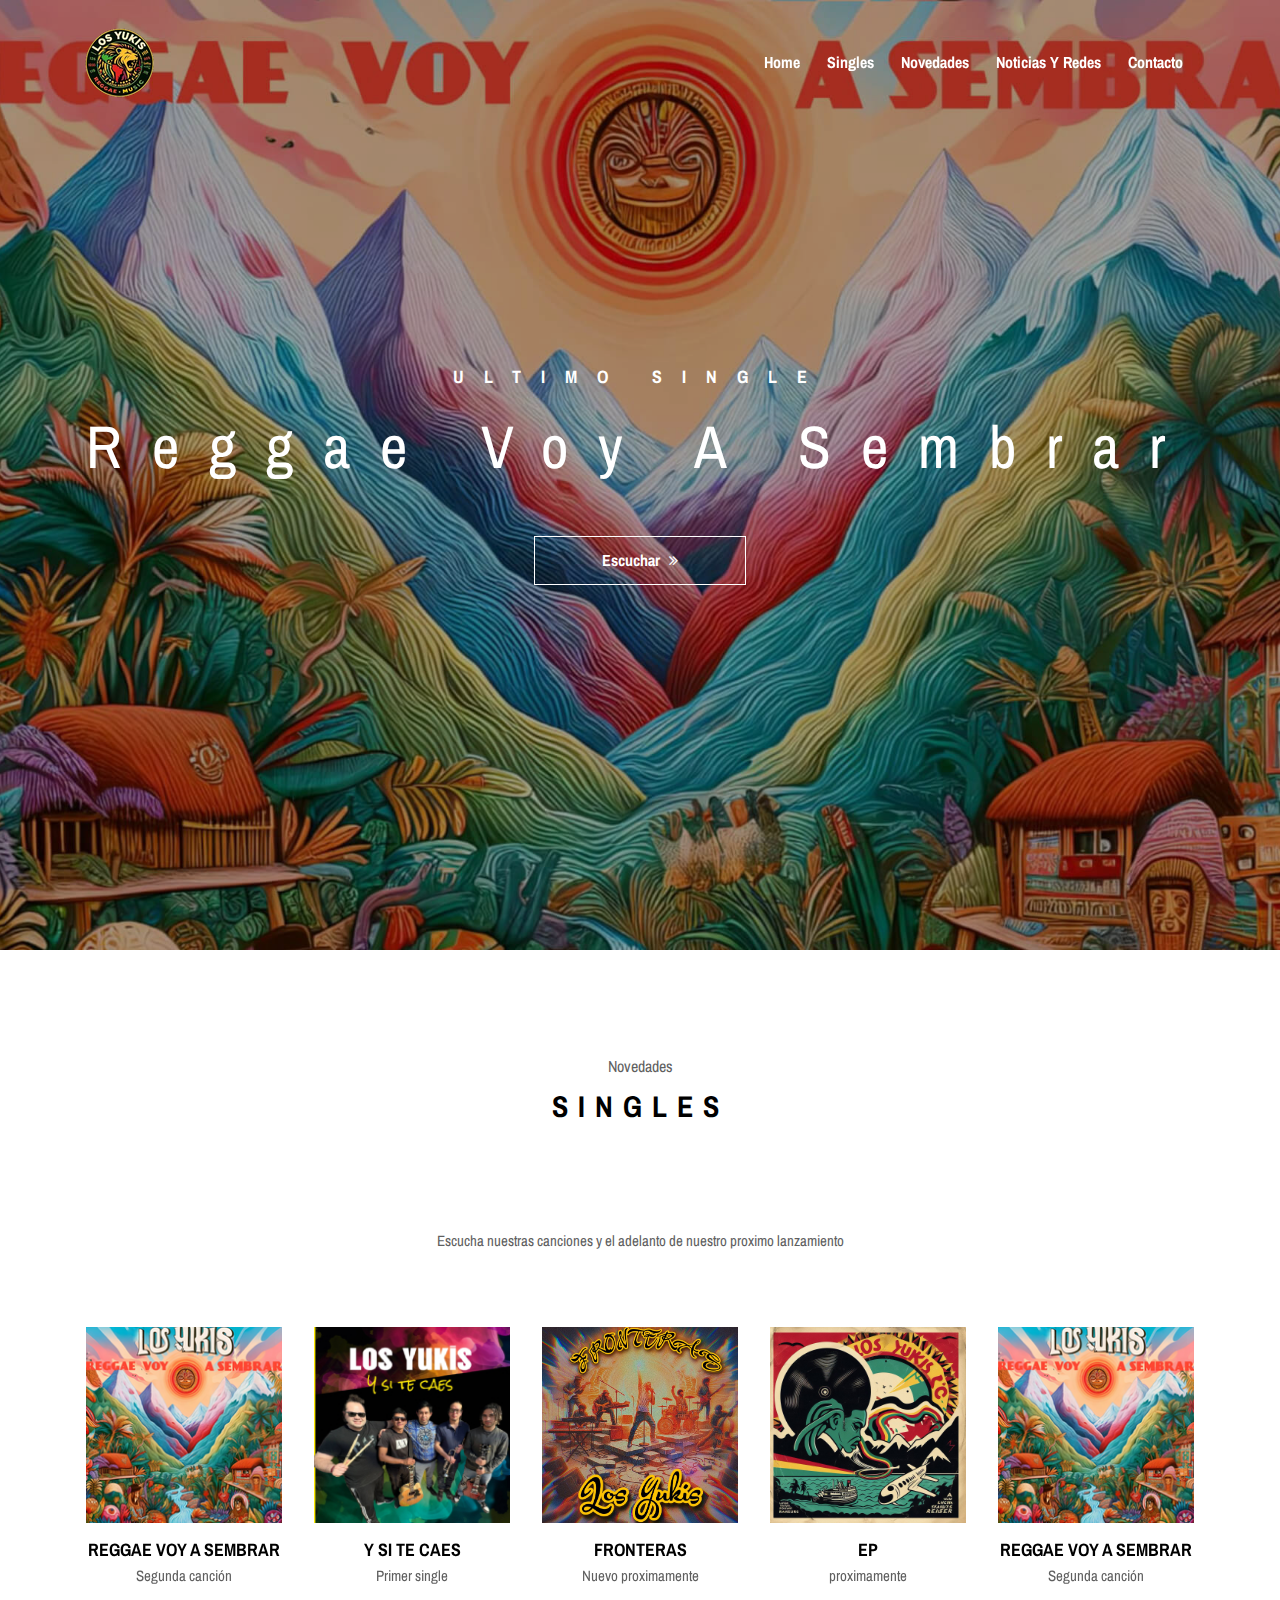
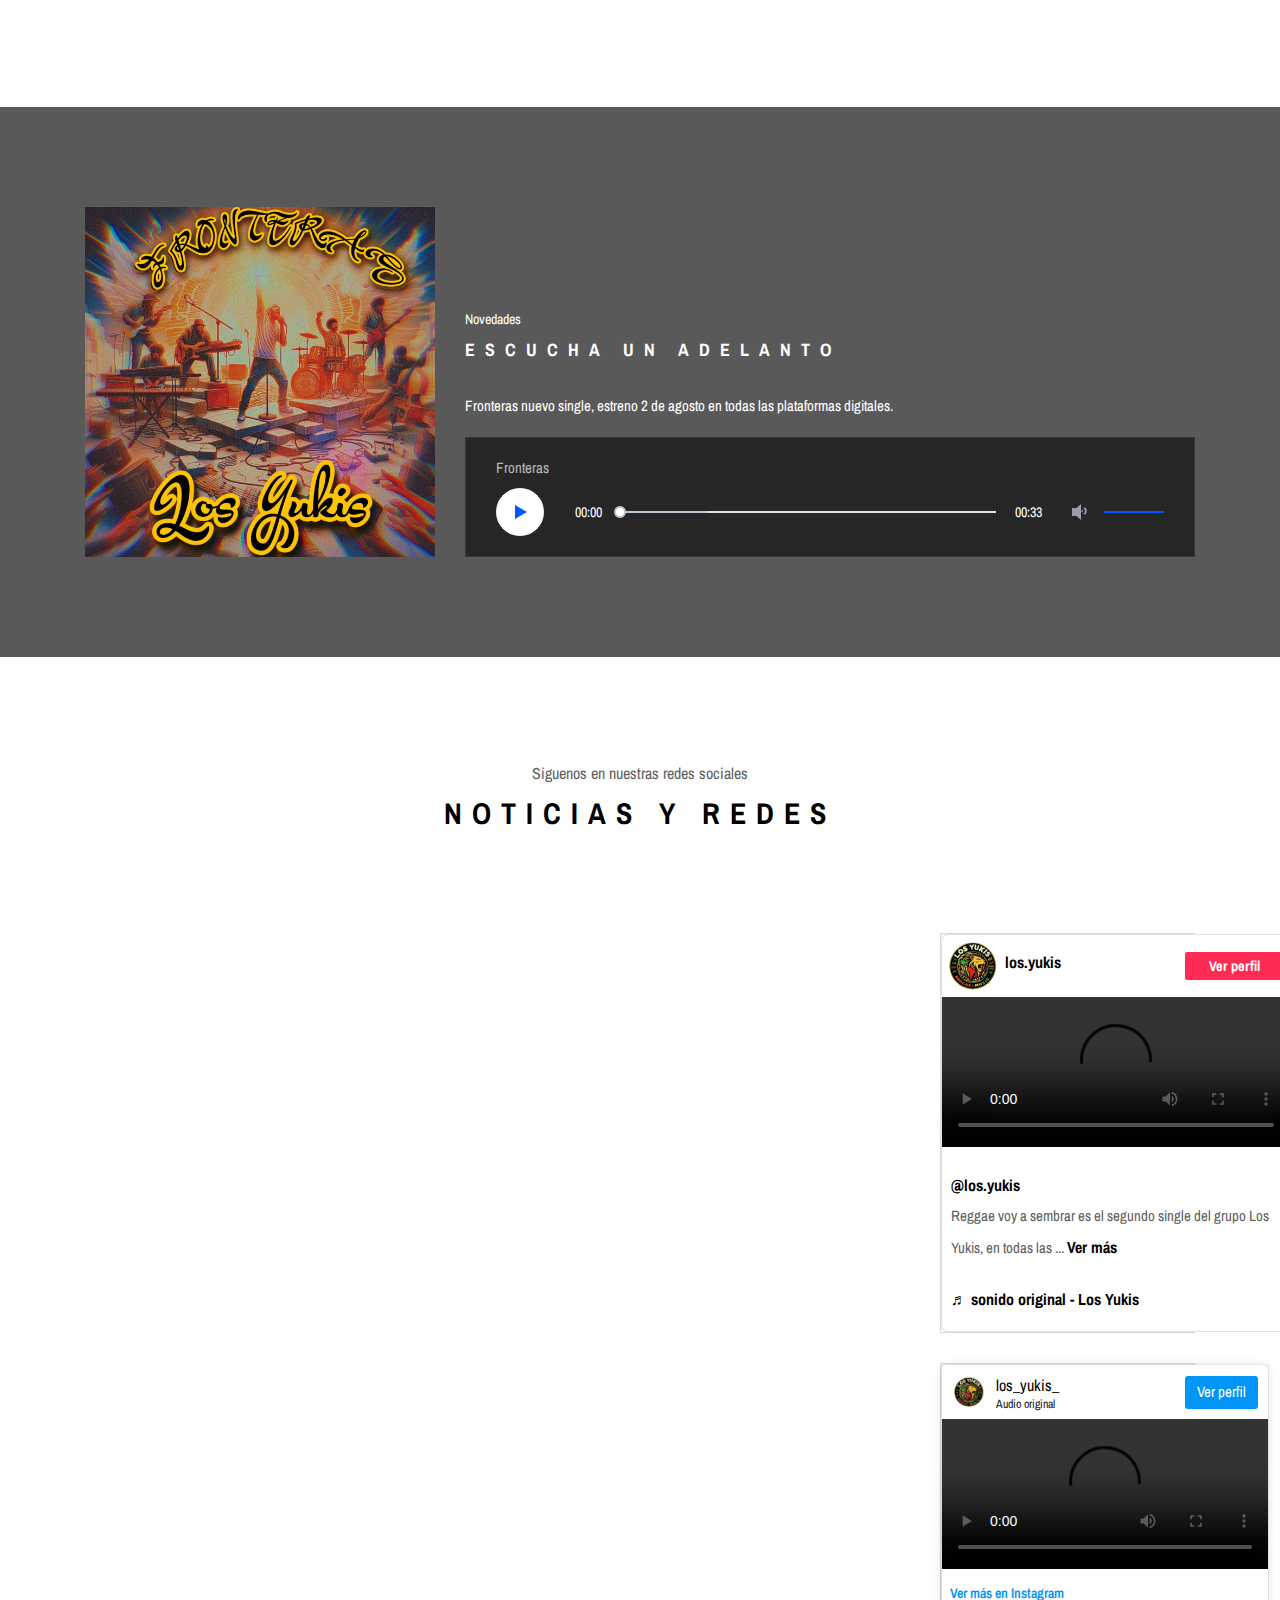
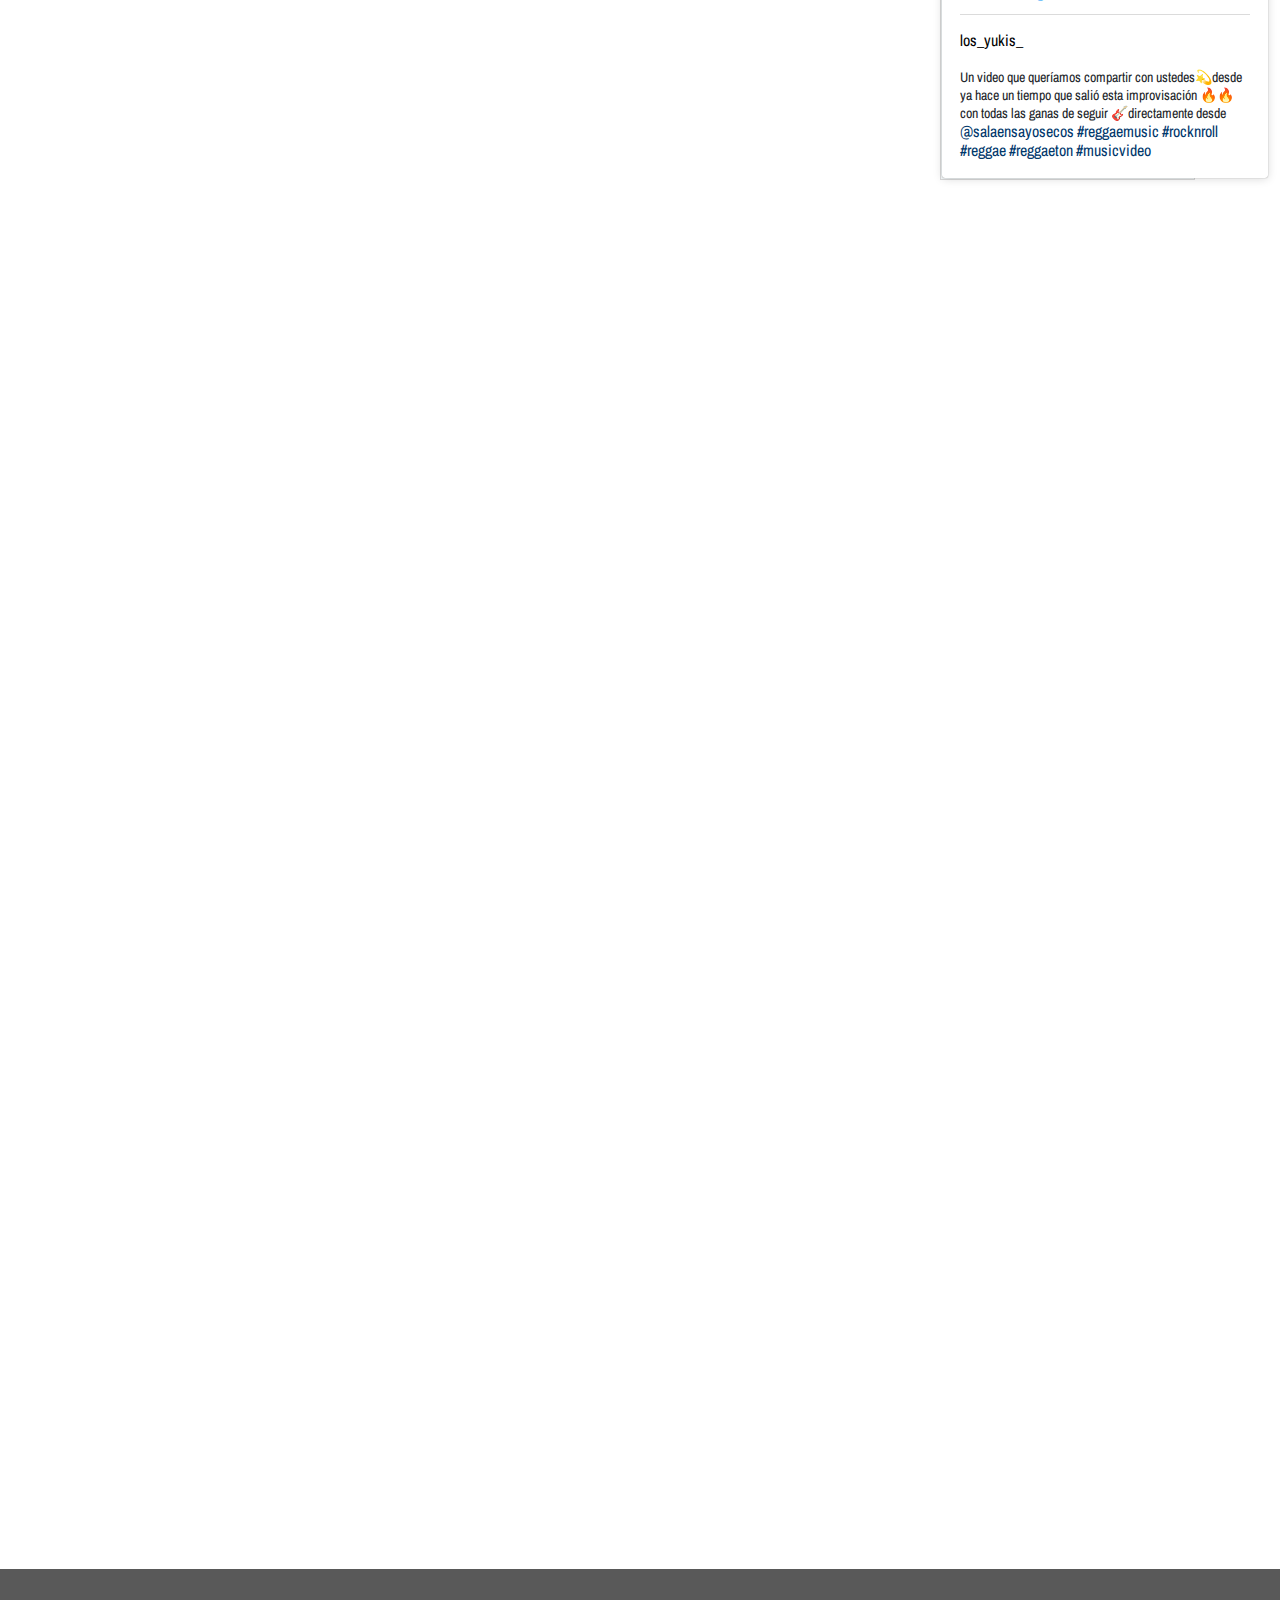
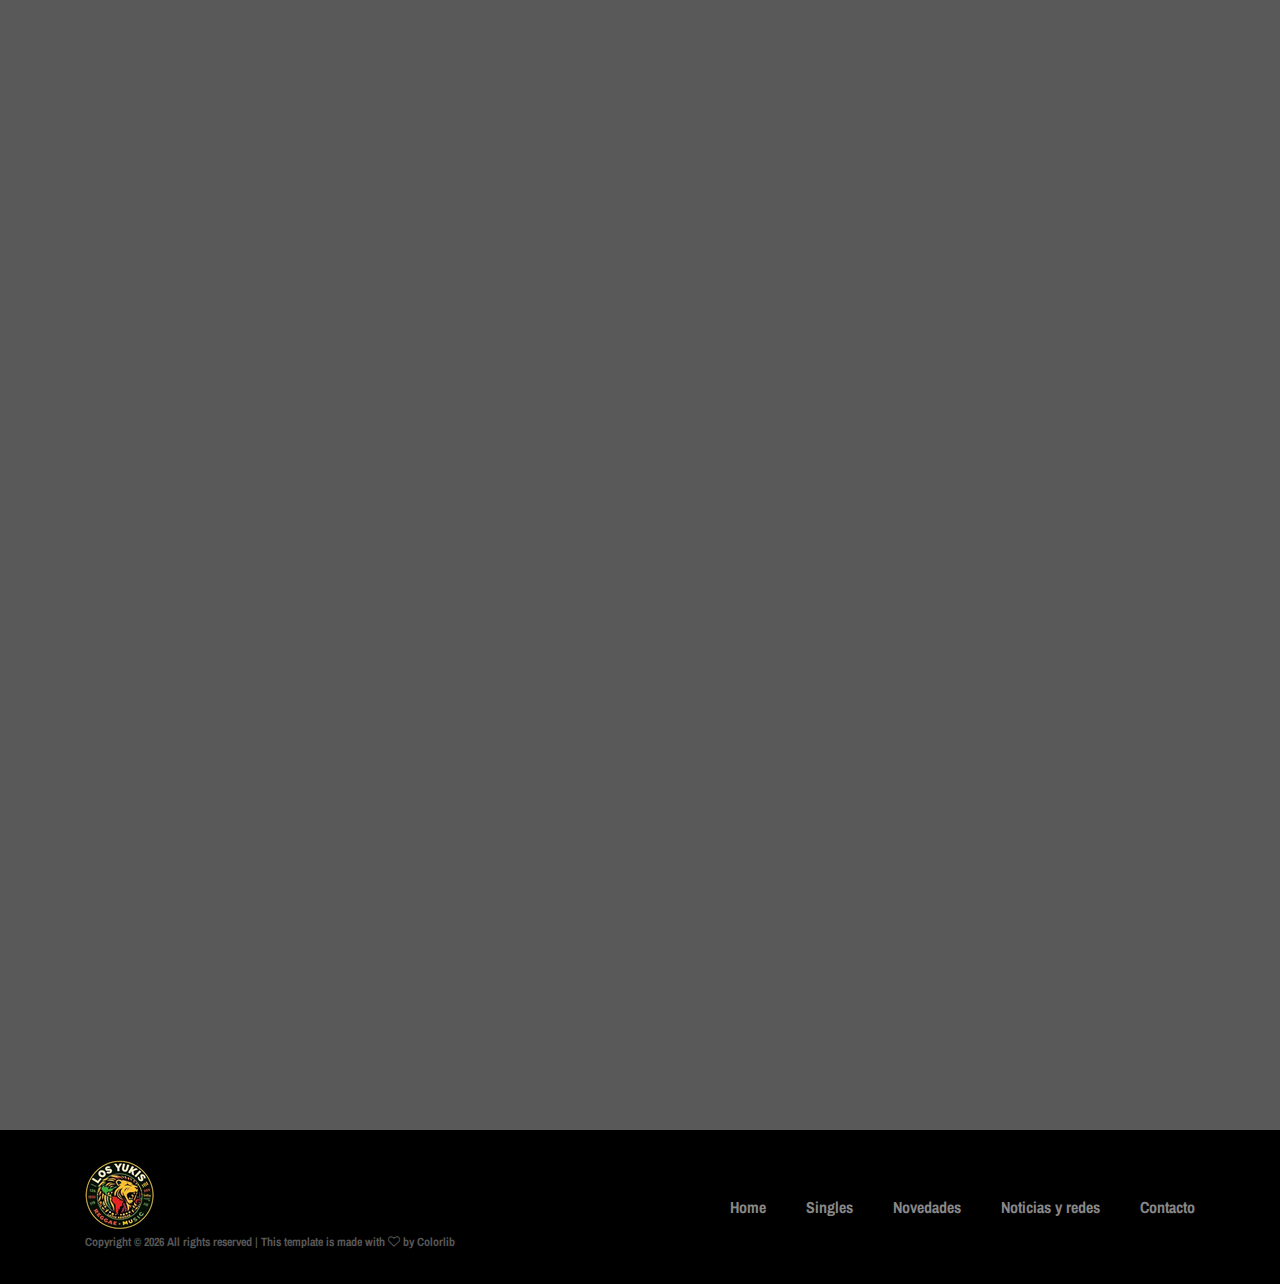
==== index.html @ 5a0223e1 "optimize images" ====
<!DOCTYPE html>
<html lang="en">

<head>
    <meta charset="UTF-8">
    <meta http-equiv="X-UA-Compatible" content="IE=edge">
    <meta name="viewport" content="width=device-width, initial-scale=1, shrink-to-fit=no">
    <!-- The above 4 meta tags *must* come first in the head; any other head content must come *after* these tags -->

    <!-- Title -->
    <title>Los Yukis</title>
    <meta name="description"
        content="Página oficial de la banda Chilena de reggae fusión Los Yukis. Escucha nuestra música y conoce nuestras novedades.">
    <meta name="keywords"
        content="Reggae fusión, Música, Banda, Los Yukis, Reggae voy a sembrar, Y si te caes, Reggae Chile, Reggae Latino">
    <meta name="author" content="Los Yukis">

    <!-- Favicon -->
    <link rel="icon" href="img/core-img/favicon.ico">

    <meta property="og:type" content="website">
    <meta property="og:title" content="Los Yukis">
    <meta property="og:description" content="Página oficial de la banda Chilena de reggae fusión Los Yukis">
    <meta property="og:url" content="https://losyukis.cl/">
    <meta property="og:image" content="https://losyukis.cl/img/bg-img/los-yukis-default.jpg">
    <meta property="og:image:width" content="200">
    <meta property="og:image:height" content="200">

    <meta name="twitter:title" content="Los Yukis">
    <meta name="twitter:description" content="Página oficial de la banda Chilena de reggae fusión Los Yukis">
    <meta name="twitter:card" content="summary_large_image">
    <meta name="twitter:image" content="https://losyukis.cl/img/bg-img/preview-los-yukis.jpg">

    <!-- Stylesheet -->
    <link rel="stylesheet" href="style.css">

</head>

<body>
    <!-- Preloader -->
    <div class="preloader d-flex align-items-center justify-content-center">
        <div class="lds-ellipsis">
            <div></div>
            <div></div>
            <div></div>
            <div></div>
        </div>
    </div>

    <!-- ##### Header Area Start ##### -->
    <header class="header-area">
        <!-- Navbar Area -->
        <div class="oneMusic-main-menu">
            <div class="classy-nav-container breakpoint-off">
                <div class="container">
                    <!-- Menu -->
                    <nav class="classy-navbar justify-content-between" id="oneMusicNav">

                        <!-- Nav brand -->
                        <a href="index.html" class="nav-brand">
                            <img src="img/core-img/logo.png" width="70" height="70" alt="">
                        </a>

                        <!-- Navbar Toggler -->
                        <div class="classy-navbar-toggler">
                            <span class="navbarToggler">
                                <span></span>
                                <span></span>
                                <span></span>
                            </span>
                        </div>

                        <!-- Menu -->
                        <div class="classy-menu">

                            <!-- Close Button -->
                            <div class="classycloseIcon">
                                <div class="cross-wrap">
                                    <span class="top"></span>
                                    <span class="bottom"></span>
                                </div>
                            </div>

                            <!-- Nav Start -->
                            <div class="classynav">
                                <ul>
                                    <li>
                                        <a href="index.html">Home</a>
                                    </li>
                                    <li>
                                        <a href="#singles">Singles</a>
                                    </li>
                                    <li>
                                        <a href="#novedades">Novedades</a>
                                    </li>
                                    <li>
                                        <a href="#noticias">Noticias y redes</a>
                                    </li>
                                    <li>
                                        <a href="#contacto">Contacto</a>
                                    </li>
                                </ul>

                            </div>
                    </nav>
                </div>
            </div>
        </div>
    </header>
    <!-- ##### Header Area End ##### -->

    <!-- ##### Hero Area Start ##### -->
    <section class="hero-area">
        <div class="hero-slides owl-carousel">
            <!-- Single Hero Slide -->
            <div class="single-hero-slide d-flex align-items-center justify-content-center">
                <!-- Slide Img -->
                <div class="slide-img bg-img" style="background-image: url(img/bg-img/reggae-voy-a-sembrar.jpg);"></div>
                <!-- Slide Content -->
                <div class="container">
                    <div class="row">
                        <div class="col-12">
                            <div class="hero-slides-content text-center">
                                <h6 data-animation="fadeInUp" data-delay="100ms">Ultimo single</h6>
                                <h2 data-animation="fadeInUp" data-delay="300ms">Reggae voy a sembrar
                                    <span>Reggae voy a sembrar
                                    </span>
                                </h2>
                                <a data-animation="fadeInUp" data-delay="500ms" target="_blank"
                                    href="https://hypeddit.com/10t7qa" class="btn oneMusic-btn mt-50">Escuchar
                                    <i class="fa fa-angle-double-right"></i>
                                </a>
                            </div>
                        </div>
                    </div>
                </div>
            </div>

            <!-- Single Hero Slide -->
            <div class="single-hero-slide d-flex align-items-center justify-content-center">
                <!-- Slide Img -->
                <div class="slide-img bg-img" style="background-image: url(img/bg-img/y-si-te-caes.jpg);"></div>
                <!-- Slide Content -->
                <div class="container">
                    <div class="row">
                        <div class="col-12">
                            <div class="hero-slides-content text-center">
                                <h6 data-animation="fadeInUp" data-delay="100ms">Single</h6>
                                <h2 data-animation="fadeInUp" data-delay="300ms">Y si te caes
                                    <span>Y si te caes</span>
                                </h2>
                                <a data-animation="fadeInUp" data-delay="500ms" target="_blank"
                                    href="https://hypeddit.com/mm4kks" class="btn oneMusic-btn mt-50">Escuchar
                                    <i class="fa fa-angle-double-right"></i>
                                </a>
                            </div>
                        </div>
                    </div>
                </div>
            </div>
        </div>
    </section>
    <!-- ##### Hero Area End ##### -->

    <!-- ##### Latest Albums Area Start ##### -->
    <section id="singles" class="latest-albums-area section-padding-100">
        <div class="container">
            <div class="row">
                <div class="col-12">
                    <div class="section-heading style-2">
                        <p>Novedades</p>
                        <h2>Singles</h2>
                    </div>
                </div>
            </div>
            <div class="row justify-content-center">
                <div class="col-12 col-lg-9">
                    <div class="ablums-text text-center mb-70">
                        <p>Escucha nuestras canciones y el adelanto de nuestro proximo lanzamiento</p>
                    </div>
                </div>
            </div>

            <div class="row">
                <div class="col-12">
                    <div class="albums-slideshow owl-carousel">
                        <!-- Single Album -->
                        <div class="single-album">
                            <a target="_blank" href="https://hypeddit.com/10t7qa">
                                <img src="img/bg-img/reggae-voy-a-sembrar_200x200.png" alt="Reggae voy a sembrar" loading="lazy">
                                <div class="album-info">

                                    <h5>Reggae voy a sembrar</h5>

                                    <p>Segunda canción</p>
                                </div>
                            </a>
                        </div>

                        <!-- Single Album -->
                        <div class="single-album">
                            <a target="_blank" href="https://hypeddit.com/mm4kks">
                                <img src="img/bg-img/y-si-te-caes-200x-200.jpg" alt="Y si te caes" loading="lazy">
                                <div class="album-info">

                                    <h5>Y si te caes</h5>

                                    <p>Primer single</p>
                                </div>
                            </a>
                        </div>

                        <!-- Single Album -->
                        <div class="single-album">
                            <img src="img/bg-img/fronteras.jpeg" alt="Fronteras" loading="lazy">
                            <div class="album-info">
                                <a href="#novedades">
                                    <h5>Fronteras</h5>
                                </a>
                                <p>Nuevo proximamente</p>
                            </div>
                        </div>

                        <!-- Single Album -->
                        <div class="single-album">
                            <img src="img/bg-img/ep.jpg" alt="EP" loading="lazy">
                            <div class="album-info">
                                <a href="#">
                                    <h5>EP</h5>
                                </a>
                                <p>proximamente</p>
                            </div>
                        </div>
                    </div>
                </div>
            </div>
        </div>
    </section>
    <!-- ##### Latest Albums Area End ##### -->

    <!-- ##### Featured Artist Area Start ##### -->
    <section class="featured-artist-area section-padding-100 bg-img bg-overlay bg-fixed">
        <div class="container">
            <div class="row align-items-end">
                <div class="col-12 col-md-5 col-lg-4">
                    <div class="featured-artist-thumb">
                        <img src="img/bg-img/fronteras.jpeg" alt="" loading="lazy">
                    </div>
                </div>
                <div id="novedades" class="col-12 col-md-7 col-lg-8">
                    <div class="featured-artist-content">
                        <!-- Section Heading -->
                        <div class="section-heading white text-left mb-30">
                            <p>Novedades</p>
                            <h2>Escucha un adelanto</h2>
                        </div>
                        <p>Fronteras nuevo single, estreno 2 de agosto en todas las plataformas digitales.</p>
                        <div class="song-play-area">
                            <div class="song-name">
                                <p>Fronteras</p>
                            </div>
                            <audio preload="auto" controls>
                                <source src="audio/fronteras-preview.mp3">
                            </audio>
                        </div>
                    </div>
                </div>
            </div>
        </div>
    </section>
    <!-- ##### Featured Artist Area End ##### -->

    <!-- ##### Blog Area Start ##### -->
    <div id="noticias" class="blog-area section-padding-100">
        <div class="container">
            <div class="row">
                <div class="col-12">
                    <div class="section-heading style-2">
                        <p>Siguenos en nuestras redes sociales</p>
                        <h2>Noticias y redes</h2>
                    </div>
                </div>
            </div>
            <div class="row">
                <div class="col-12 col-lg-9">

                      <!-- Single Post Start -->
                      <div class="single-blog-post mb-100 wow fadeInUp" data-wow-delay="100ms">
                        <!-- Post Thumb -->
                        <div class="blog-post-thumb mt-30">
                            <a href="#"
                                target="_blank">
                                <img src="img/bg-img/fuera-de-lugar-entrevista.jpg" alt="" loading="lazy">
                            </a>
                            <!-- Post Date -->
                            <div class="post-date">
                                <span>05</span>
                                <span>Julio</span>
                            </div>
                        </div>

                        <!-- Blog Content -->
                        <div class="blog-content">
                            <!-- Post Title -->
                            <a href="./entrevista.html"
                               class="post-title">Entrevista por Fuera de Lugar en radiotricolor</a>
                            <!-- Post Excerpt -->
                            <div class="col-12 text-left wow fadeInUp" data-wow-delay="500ms">
                                <a href="./entrevista.html"
                                    class="post-title">
                                    <button class="btn oneMusic-btn mt-30" type="submit">Ver más
                                        <i class="fa fa-angle-double-right"></i>
                                    </button>
                                </a>
                            </div>
                        </div>
                    </div>

                    <!-- Single Post Start -->
                    <div class="single-blog-post mb-100 wow fadeInUp" data-wow-delay="100ms">
                        <!-- Post Thumb -->
                        <div class="blog-post-thumb mt-30">
                            <a href="https://weedradio.cl/reggae-para-el-alma-reggae-voy-a-sembrar-el-nuevo-sencillo-de-losyukis-disponible-ahora-en-streaming/"
                                target="_blank">
                                <img src="img/bg-img/weedradio-reggae-voy-a-sembrar.jpg" alt="" loading="lazy">
                            </a>
                            <!-- Post Date -->
                            <div class="post-date">
                                <span>10</span>
                                <span>Febrero</span>
                            </div>
                        </div>

                        <!-- Blog Content -->
                        <div class="blog-content">
                            <!-- Post Title -->
                            <a href="https://weedradio.cl/reggae-para-el-alma-reggae-voy-a-sembrar-el-nuevo-sencillo-de-losyukis-disponible-ahora-en-streaming/"
                                target="_blank" class="post-title">Lanzamiento de Reggae voy-a-sembrar en Weedradio</a>
                            <!-- Post Excerpt -->
                            <div class="col-12 text-left wow fadeInUp" data-wow-delay="500ms">
                                <a href="https://weedradio.cl/reggae-para-el-alma-reggae-voy-a-sembrar-el-nuevo-sencillo-de-losyukis-disponible-ahora-en-streaming/"
                                    target="_blank" class="post-title">
                                    <button class="btn oneMusic-btn mt-30" type="submit">Ver más
                                        <i class="fa fa-angle-double-right"></i>
                                    </button>
                                </a>
                            </div>
                        </div>
                    </div>

                    <!-- Single Post Start -->
                    <div class="single-blog-post mb-100 wow fadeInUp" data-wow-delay="100ms">
                        <!-- Post Thumb -->
                        <div class="blog-post-thumb mt-30">
                            <a href="https://weedradio.cl/descubre-la-vibra-irresistible-de-y-si-caes-el-nuevo-sencillo-de-los-yukis/"
                                target="_blank">
                                <img src="img/bg-img/weed-radio-y-si-te-caes.jpg" alt="" loading="lazy">
                            </a>
                            <!-- Post Date -->
                            <div class="post-date">
                                <span>25</span>
                                <span>Diciembre</span>
                            </div>
                        </div>

                        <!-- Blog Content -->
                        <div class="blog-content">
                            <!-- Post Title -->
                            <a href="https://weedradio.cl/descubre-la-vibra-irresistible-de-y-si-caes-el-nuevo-sencillo-de-los-yukis/"
                            target="_blank" class="post-title">Lanzamiento de Y si te caes en Weedradio</a>
                            <!-- Post Meta -->
                            <!-- Post Excerpt -->
                            <div class="col-12 text-left wow fadeInUp" data-wow-delay="500ms">
                                <a href="https://weedradio.cl/descubre-la-vibra-irresistible-de-y-si-caes-el-nuevo-sencillo-de-los-yukis/"
                                    target="_blank">
                                    <button class="btn oneMusic-btn mt-30" type="submit">
                                        Ver más
                                        <i class="fa fa-angle-double-right"></i>
                                    </button>
                                </a>
                            </div>
                        </div>
                    </div>
                </div>

                <div class="col-12 col-lg-3">
                    <div class="blog-sidebar-area">
                    </div>

                    <!-- Widget Area Tiktok -->
                    <div class="single-widget-area mb-30">
                        <div class="container-tiktok">
                            <blockquote class="tiktok-embed"
                                cite="https://www.tiktok.com/@los.yukis/video/7333233140770573573">
                                <div data-e2e="Player-index-div">
                                    <a target="_blank"
                                        href="https://www.tiktok.com/@los.yukis?referer_url=losyukis.cl%2F&amp;refer=embed&amp;embed_source=121374463%2C121433650%2C121404359%2C121351166%2C121331973%2C120811592%2C120810756%2C72248227%3Bnull%3Bembed_masking&amp;referer_video_id=7333233140770573573"
                                        rel="noreferrer" data-e2e="src-SmartWrapperExtension-a">
                                        <div data-testid="player-profile" data-e2e="Player-Profile-ProfileContainer"
                                            class="css-1xa8sh6 e4pr55s6">
                                            <div data-e2e="Player-Profile-div">
                                                <span data-e2e="Player-Profile-AvatarContainer"
                                                    class="css-mik1yo e4pr55s5"
                                                    style="width: 48px; height: 48px; margin-right:8px">
                                                    <img class="embed-avatar css-4uwt2b e4pr55s4"
                                                        src="img/core-img/logo.png" alt=""
                                                        data-e2e="Player-Profile-Avatar">
                                                </span>
                                            </div>
                                            <div class="info-desc css-u1vlg7 e4pr55s3"
                                                data-e2e="Player-Profile-InfoDescContainer">
                                                <h5 data-e2e="Player-Profile-UniqueId" class="css-1y46e4f e4pr55s2">
                                                    <span data-e2e="Player-Profile-span">los.yukis</span>
                                                </h5>
                                            </div>
                                            <button data-e2e="Player-Profile-Button"
                                                class="css-1ewdcpg e4pr55s0 push">Ver perfil</button>
                                        </div>
                                    </a>
                                </div>
                                <video class="tiktok" controls loading="lazy">
                                    <source src="video/tiktok.mp4" type="video/mp4">
                                    <p>Tu navegador no admite la etiqueta de video.</p>
                                </video>
                                <section class="card-tiktok">
                                    <p class="title-tiktok">
                                        <a target="_blank" title="@los.yukis"
                                            href="https://www.tiktok.com/@los.yukis?refer=embed">@los.yukis</a>
                                    </p>
                                    <p>Reggae voy a sembrar es el segundo single del grupo Los Yukis, en todas las ...
                                        <a target="_blank" title="♬ sonido original - Los Yukis"
                                            href="https://www.tiktok.com/@los.yukis/video/7333233140770573573">Ver más
                                        </a>
                                    </p>
                                    <p class="title-tiktok">
                                        <a target="_blank" title="♬ sonido original - Los Yukis"
                                            href="https://www.tiktok.com/music/sonido-original-7333233157232085766?refer=embed">♬
                                            sonido original - Los Yukis</a>
                                    </p>
                                </section>
                            </blockquote>
                        </div>
                    </div>
                    <!-- Widget Area Instagram -->
                    <div class="single-widget-area mb-30">
                        <blockquote class="instagram-media" data-instgrm-captioned
                            style=" background:#FFF; border:0; border-radius:3px; box-shadow:0 0 1px 0 rgba(0,0,0,0.5),0 1px 10px 0 rgba(0,0,0,0.15); margin: 1px; max-width:540px; min-width:326px; padding:0; width:99.375%; width:-webkit-calc(100% - 2px); width:calc(100% - 2px);">
                            <div class="Header">
                                <div class="AvatarContainer">
                                    <a class="Avatar"
                                        href="https://www.instagram.com/los_yukis_/?utm_source=ig_embed&amp;ig_rid=5d56c1df-fd99-48f7-811f-a5e5ad6002cf"
                                        data-ios-link="user?username=los_yukis_&amp;utm_source=ig_embed&amp;ig_rid=5d56c1df-fd99-48f7-811f-a5e5ad6002cf"
                                        data-log-event="profilePhotoClick" target="_blank">

                                        <img style="width: 30px;height: 30px;"  class="img-flow" src="img/core-img/logo.png"
                                            alt="los_yukis_">
                                    </a>
                                    <div>

                                    </div>
                                </div>
                                <div class="HeaderText">
                                    <a class="Username"
                                        href="https://www.instagram.com/los_yukis_/?utm_source=ig_embed&amp;ig_rid=5d56c1df-fd99-48f7-811f-a5e5ad6002cf"
                                        data-ios-link="user?username=los_yukis_&amp;utm_source=ig_embed&amp;ig_rid=5d56c1df-fd99-48f7-811f-a5e5ad6002cf"
                                        data-log-event="profileClick" target="_blank">
                                        <span class="UsernameText">los_yukis_</span>
                                    </a>
                                    <div class="HeaderSecondaryContent">
                                        <span>Audio original</span>
                                    </div>
                                </div>
                                <div class="HeaderCta">
                                    <a class="ViewProfileButton"
                                        href="https://www.instagram.com/los_yukis_/?utm_source=ig_embed&amp;ig_rid=5d56c1df-fd99-48f7-811f-a5e5ad6002cf"
                                        data-ios-link="user?username=los_yukis_&amp;utm_source=ig_embed&amp;ig_rid=5d56c1df-fd99-48f7-811f-a5e5ad6002cf"
                                        data-log-event="profileButtonClick" target="_blank">Ver perfil</a>
                                </div>
                            </div>
                            <video class="instagram" controls loading="lazy">
                                <source src="video/ensayo-los-yukis-instagram.mp4" type="video/mp4">
                                <p>Tu navegador no admite la etiqueta de video.</p>
                            </video>
                            <div style="padding:8px;">
                                <div class="PrimaryCTA">
                                    <a href="https://www.instagram.com/los_yukis_/?utm_source=ig_embed&amp;ig_rid=ca2a75e4-5a00-4fa9-b5c5-427fbdc40245"
                                        data-ios-link="user?username=los_yukis_&amp;utm_source=ig_embed&amp;ig_rid=ca2a75e4-5a00-4fa9-b5c5-427fbdc40245"
                                        data-log-event="goToProfileCTAClick" target="_blank">Ver más en Instagram</a>
                                </div>
                                <div class="Feedback">
                                </div>
                                <div class="Caption">
                                    <a class="CaptionUsername"
                                        href="https://www.instagram.com/los_yukis_/?utm_source=ig_embed&amp;ig_rid=ca2a75e4-5a00-4fa9-b5c5-427fbdc40245"
                                        data-ios-link="user?username=los_yukis_&amp;utm_source=ig_embed&amp;ig_rid=ca2a75e4-5a00-4fa9-b5c5-427fbdc40245"
                                        data-log-event="captionProfileClick" target="_blank">los_yukis_</a>
                                    <br>
                                    <br>Un video que queríamos compartir con ustedes💫desde ya hace un tiempo que salió
                                    esta
                                    improvisación 🔥🔥con todas las ganas de seguir 🎸directamente desde
                                    <a href="/salaensayosecos/?utm_source=ig_embed">@salaensayosecos</a>
                                    <a href="/explore/tags/reggaemusic/?utm_source=ig_embed">#reggaemusic</a>
                                    <a href="/explore/tags/rocknroll/?utm_source=ig_embed">#rocknroll</a>
                                    <a href="/explore/tags/reggae/?utm_source=ig_embed">#reggae</a>
                                    <a href="/explore/tags/reggaeton/?utm_source=ig_embed">#reggaeton</a>
                                    <a href="/explore/tags/musicvideo/?utm_source=ig_embed">#musicvideo</a>
                                </div>
                                <a href="https://www.instagram.com/reel/CtOiiG0NUBr/?utm_source=ig_embed&amp;utm_campaign=loading"
                                    style=" background:#FFFFFF; line-height:0; padding:0 0; text-align:center; text-decoration:none; width:100%;"
                                    target="_blank">
                                </a>
                            </div>
                        </blockquote>
                    </div>

                </div>
            </div>
        </div>
    </div>
    </div>
    <!-- ##### Blog Area End ##### -->

    <!-- ##### Contact Area Start ##### -->
    <section id="contacto" class="contact-area section-padding-100 bg-img bg-overlay bg-fixed has-bg-img"
        style="background-image: url(img/bg-img/banda.jpg);">
        <div class="container">
            <div class="row">
                <div class="col-12">
                    <!-- Contact Form Area -->
                    <div class="contact-form-area">
                        <iframe
                            src="https://docs.google.com/forms/d/e/1FAIpQLSeNkBe5AnoJdmoe_k3kFiP_TDRjl1Rmd5EOKepc-RhDXKh5eQ/viewform?embedded=true"
                            width="100%" height="955" frameborder="0" marginheight="0"
                            marginwidth="0"
                            loading="lazy">Cargando…</iframe>
                    </div>
                </div>
            </div>
        </div>
    </section>
    <!-- ##### Contact Area End ##### -->

    <!-- ##### Footer Area Start ##### -->
    <footer class="footer-area">
        <div class="container">
            <div class="row d-flex flex-wrap align-items-center">
                <div class="col-12 col-md-6">
                    <a href="#">
                        <img src="img/core-img/logo.png" width="70" height="70" alt="">
                    </a>
                    <p class="copywrite-text">
                        <a href="#">
                            <!-- Link back to Colorlib can't be removed. Template is licensed under CC BY 3.0. -->
                            Copyright &copy;
                            <script>document.write(new Date().getFullYear());</script> All rights reserved | This
                            template is made with
                            <i class="fa fa-heart-o" aria-hidden="true"></i> by
                            <a href="https://colorlib.com" target="_blank">Colorlib</a>
                            <!-- Link back to Colorlib can't be removed. Template is licensed under CC BY 3.0. -->
                    </p>
                </div>

                <div class="col-12 col-md-6">
                    <div class="footer-nav">
                        <ul>
                            <li>
                                <a href="index.html">Home</a>
                            </li>
                            <li>
                                <a href="#singles">Singles</a>
                            </li>
                            <li>
                                <a href="#novedades">Novedades</a>
                            </li>
                            <li>
                                <a href="#noticias">Noticias y redes</a>
                            </li>
                            <li>
                                <a href="#contacto">Contacto</a>
                            </li>
                        </ul>
                    </div>
                </div>
            </div>
        </div>
    </footer>
    <!-- ##### Footer Area Start ##### -->

    <!-- ##### All Javascript Script ##### -->
    <!-- jQuery-2.2.4 js -->
    <script src="js/jquery/jquery-2.2.4.min.js"></script>
    <!-- Popper js -->
    <script src="js/bootstrap/popper.min.js"></script>
    <!-- Bootstrap js -->
    <script src="js/bootstrap/bootstrap.min.js"></script>
    <!-- All Plugins js -->
    <script src="js/plugins/plugins.js"></script>
    <!-- Active js -->
    <script src="js/active.js"></script>
</body>

</html>
---- style.css ----
/* [Master Stylesheet - v1.0] */
/* :: 1.0 Import Fonts */
@import url("https://fonts.googleapis.com/css?family=Archivo+Narrow:400,400i,500,500i,600,600i,700,700i");
/* :: 2.0 Import All CSS */
@import url(css/bootstrap.min.css);
@import url(css/classy-nav.css);
@import url(css/owl.carousel.min.css);
@import url(css/animate.css);
@import url(css/magnific-popup.css);
@import url(css/font-awesome.min.css);
@import url(css/audioplayer.css);
@import url(css/one-music-icon.css);
/* :: 3.0 Base CSS */
* {
  margin: 0;
  padding: 0; }

body {
  font-family: "Archivo Narrow", sans-serif;
  font-size: 14px; }

h1,
h2,
h3,
h4,
h5,
h6 {
  font-family: "Archivo Narrow", sans-serif;
  color: #000000;
  line-height: 1.3;
  font-weight: 700; }

p {
  font-family: "Archivo Narrow", sans-serif;
  color: #5f5f5f;
  font-size: 15px;
  line-height: 2;
  font-weight: 400; }

a,
a:hover,
a:focus {
  -webkit-transition-duration: 500ms;
  transition-duration: 500ms;
  text-decoration: none;
  outline: 0 solid transparent;
  color: #000000;
  font-weight: 700;
  font-size: 16px;
  font-family: "Archivo Narrow", sans-serif; }

ul,
ol {
  margin: 0; }
  ul li,
  ol li {
    list-style: none; }

img {
  height: auto;
  max-width: 100%; }

/* :: 3.1.0 Spacing */
.mt-15 {
  margin-top: 15px !important; }

.mt-30 {
  margin-top: 30px !important; }

.mt-50 {
  margin-top: 50px !important; }

.mt-70 {
  margin-top: 70px !important; }

.mt-100 {
  margin-top: 100px !important; }

.mb-15 {
  margin-bottom: 15px !important; }

.mb-30 {
  margin-bottom: 30px !important; }

.mb-50 {
  margin-bottom: 50px !important; }

.mb-70 {
  margin-bottom: 70px !important; }

.mb-100 {
  margin-bottom: 100px !important; }

.ml-15 {
  margin-left: 15px !important; }

.ml-30 {
  margin-left: 30px !important; }

.ml-50 {
  margin-left: 50px !important; }

.mr-15 {
  margin-right: 15px !important; }

.mr-30 {
  margin-right: 30px !important; }

.mr-50 {
  margin-right: 50px !important; }

/* :: 3.2.0 Height */
.height-400 {
  height: 400px !important; }

.height-500 {
  height: 500px !important; }

.height-600 {
  height: 600px !important; }

.height-700 {
  height: 700px !important; }

.height-800 {
  height: 800px !important; }

/* :: 3.3.0 Section Padding */
.section-padding-100 {
  padding-top: 100px;
  padding-bottom: 100px; }

.section-padding-100-0 {
  padding-top: 100px;
  padding-bottom: 0; }

.section-padding-0-100 {
  padding-top: 0;
  padding-bottom: 100px; }

.section-padding-100-70 {
  padding-top: 100px;
  padding-bottom: 70px; }

/* :: 3.4.0 Section Heading */
.section-heading {
  position: relative;
  z-index: 1;
  margin-bottom: 100px;
  text-align: center; }
  .section-heading p {
    color: #5f5f5f;
    font-size: 14px;
    margin-bottom: 5px; }
  .section-heading h2 {
    font-size: 18px;
    text-transform: uppercase;
    letter-spacing: 10px;
    margin-bottom: 0; }
    @media only screen and (max-width: 767px) {
      .section-heading h2 {
        letter-spacing: 5px; } }
  .section-heading.white h2 {
    color: #fff; }
  .section-heading.style-2 p {
    font-size: 16px; }
  .section-heading.style-2 h2 {
    font-size: 30px; }
    @media only screen and (max-width: 767px) {
      .section-heading.style-2 h2 {
        font-size: 24px; } }

/* :: 3.5.0 Preloader */
.preloader {
  background-color: #ffffff;
  width: 100%;
  height: 100%;
  position: fixed;
  top: 0;
  left: 0;
  right: 0;
  z-index: 99999; }
  .preloader .lds-ellipsis {
    display: inline-block;
    position: relative;
    width: 64px;
    height: 64px; }
    .preloader .lds-ellipsis div {
      position: absolute;
      top: 27px;
      width: 11px;
      height: 11px;
      border-radius: 50%;
      background: #000000;
      animation-timing-function: cubic-bezier(0, 1, 1, 0); }
      .preloader .lds-ellipsis div:nth-child(1) {
        left: 6px;
        -webkit-animation: lds-ellipsis1 0.6s infinite;
        animation: lds-ellipsis1 0.6s infinite; }
      .preloader .lds-ellipsis div:nth-child(2) {
        left: 6px;
        -webkit-animation: lds-ellipsis2 0.6s infinite;
        animation: lds-ellipsis2 0.6s infinite; }
      .preloader .lds-ellipsis div:nth-child(3) {
        left: 26px;
        -webkit-animation: lds-ellipsis2 0.6s infinite;
        animation: lds-ellipsis2 0.6s infinite; }
      .preloader .lds-ellipsis div:nth-child(4) {
        left: 45px;
        -webkit-animation: lds-ellipsis3 0.6s infinite;
        animation: lds-ellipsis3 0.6s infinite; }

@-webkit-keyframes lds-ellipsis1 {
  0% {
    -webkit-transform: scale(0);
    transform: scale(0); }
  100% {
    -webkit-transform: scale(1);
    transform: scale(1); } }
@keyframes lds-ellipsis1 {
  0% {
    -webkit-transform: scale(0);
    transform: scale(0); }
  100% {
    -webkit-transform: scale(1);
    transform: scale(1); } }
@-webkit-keyframes lds-ellipsis3 {
  0% {
    -webkit-transform: scale(1);
    transform: scale(1); }
  100% {
    -webkit-transform: scale(0);
    transform: scale(0); } }
@keyframes lds-ellipsis3 {
  0% {
    -webkit-transform: scale(1);
    transform: scale(1); }
  100% {
    -webkit-transform: scale(0);
    transform: scale(0); } }
@-webkit-keyframes lds-ellipsis2 {
  0% {
    -webkit-transform: translate(0, 0);
    transform: translate(0, 0); }
  100% {
    -webkit-transform: translate(19px, 0);
    transform: translate(19px, 0); } }
@keyframes lds-ellipsis2 {
  0% {
    -webkit-transform: translate(0, 0);
    transform: translate(0, 0); }
  100% {
    -webkit-transform: translate(19px, 0);
    transform: translate(19px, 0); } }
/* :: 3.6.0 Miscellaneous */
.bg-img {
  background-position: center center;
  background-size: cover;
  background-repeat: no-repeat; }

.bg-white {
  background-color: #ffffff !important; }

.bg-dark {
  background-color: #000000 !important; }

.bg-transparent {
  background-color: transparent !important; }

.bg-gray {
  background-color: #f5f9fa; }

.font-bold {
  font-weight: 700; }

.font-light {
  font-weight: 300; }

.bg-overlay {
  position: relative;
  z-index: 2;
  background-position: center center;
  background-size: cover; }
  .bg-overlay::after {
    background-color: rgba(0, 0, 0, 0.65);
    position: absolute;
    z-index: -1;
    top: 0;
    left: 0;
    width: 100%;
    height: 100%;
    content: ""; }

.bg-fixed {
  background-attachment: fixed !important; }

/* :: 3.7.0 ScrollUp */
#scrollUp {
  background-color: #000000;
  border-radius: 0;
  bottom: 50px;
  box-shadow: 0 2px 6px 0 rgba(0, 0, 0, 0.3);
  color: #ffffff;
  font-size: 24px;
  height: 40px;
  line-height: 40px;
  right: 50px;
  text-align: center;
  width: 40px;
  -webkit-transition-duration: 500ms;
  transition-duration: 500ms;
  box-shadow: 0 1px 5px 2px rgba(0, 0, 0, 0.15); }
  @media only screen and (max-width: 767px) {
    #scrollUp {
      right: 30px;
      bottom: 30px; } }
  #scrollUp:hover {
    background-color: #fff;
    color: #232323; }

/* :: 3.8.0 oneMusic Button */
.oneMusic-btn {
  background-color: #fff;
  -webkit-transition-duration: 500ms;
  transition-duration: 500ms;
  position: relative;
  z-index: 1;
  display: inline-block;
  min-width: 212px;
  height: 49px;
  color: #000;
  border: 1px solid #000;
  border-radius: 0;
  padding: 0 30px;
  font-size: 16px;
  line-height: 47px;
  font-weight: 700;
  text-transform: capitalize; }
  .oneMusic-btn i {
    margin-left: 5px; }
  .oneMusic-btn:hover, .oneMusic-btn:focus {
    font-size: 16px;
    font-weight: 700;
    background-color: #000000;
    color: #fff; }
  .oneMusic-btn.btn-2 {
    background-color: #000000;
    color: #fff; }
    .oneMusic-btn.btn-2:hover, .oneMusic-btn.btn-2:focus {
      background-color: #fff;
      color: #232323; }

/* :: 4.0 Header Area CSS */
.header-area {
  position: absolute;
  z-index: 1000;
  width: 100%;
  top: 20px;
  left: 0;
  z-index: 1000; }
  .header-area .oneMusic-main-menu {
    position: relative;
    width: 100%;
    height: 85px;
    background-color: transparent; }
    @media only screen and (max-width: 767px) {
      .header-area .oneMusic-main-menu {
        height: 70px; } }
    .header-area .oneMusic-main-menu .classy-nav-container {
      background-color: transparent; }
    .header-area .oneMusic-main-menu .classy-navbar {
      background-color: transparent;
      height: 85px;
      padding: 0; }
      @media only screen and (max-width: 767px) {
        .header-area .oneMusic-main-menu .classy-navbar {
          height: 70px; } }
      .header-area .oneMusic-main-menu .classy-navbar .classynav ul li a {
        font-weight: 700;
        text-transform: capitalize;
        color: #ffffff;
        font-size: 16px; }
        .header-area .oneMusic-main-menu .classy-navbar .classynav ul li a:hover, .header-area .oneMusic-main-menu .classy-navbar .classynav ul li a:focus {
          color: rgba(255, 255, 255, 0.7); }
        @media only screen and (min-width: 768px) and (max-width: 991px) {
          .header-area .oneMusic-main-menu .classy-navbar .classynav ul li a {
            background-color: #000000;
            border-bottom-color: rgba(255, 255, 255, 0.1); } }
        @media only screen and (max-width: 767px) {
          .header-area .oneMusic-main-menu .classy-navbar .classynav ul li a {
            background-color: #000000;
            border-bottom-color: rgba(255, 255, 255, 0.1); } }
      .header-area .oneMusic-main-menu .classy-navbar .classynav ul li.megamenu-item > a::after,
      .header-area .oneMusic-main-menu .classy-navbar .classynav ul li.has-down > a::after {
        color: #ffffff; }
      .header-area .oneMusic-main-menu .classy-navbar .classynav ul li.megamenu-item ul li > a::after,
      .header-area .oneMusic-main-menu .classy-navbar .classynav ul li.has-down ul li > a::after {
        color: #232323; }
        @media only screen and (max-width: 767px) {
          .header-area .oneMusic-main-menu .classy-navbar .classynav ul li.megamenu-item ul li > a::after,
          .header-area .oneMusic-main-menu .classy-navbar .classynav ul li.has-down ul li > a::after {
            color: #ffffff; } }
      .header-area .oneMusic-main-menu .classy-navbar .classynav ul li ul li a {
        color: #232323; }
        .header-area .oneMusic-main-menu .classy-navbar .classynav ul li ul li a:hover, .header-area .oneMusic-main-menu .classy-navbar .classynav ul li ul li a:focus {
          color: #888888; }
        @media only screen and (min-width: 992px) and (max-width: 1199px) {
          .header-area .oneMusic-main-menu .classy-navbar .classynav ul li ul li a {
            padding: 0 15px; } }
        @media only screen and (min-width: 768px) and (max-width: 991px) {
          .header-area .oneMusic-main-menu .classy-navbar .classynav ul li ul li a {
            color: #ffffff;
            padding: 0 30px;
            border-bottom-color: rgba(255, 255, 255, 0.1); } }
        @media only screen and (max-width: 767px) {
          .header-area .oneMusic-main-menu .classy-navbar .classynav ul li ul li a {
            color: #ffffff;
            padding: 0 30px;
            border-bottom-color: rgba(255, 255, 255, 0.1) !important; } }
      .header-area .oneMusic-main-menu .classy-navbar .classynav ul li .dropdown li .dropdown li .dropdown li a {
        border-bottom: 1px solid rgba(242, 244, 248, 0.7); }
        @media only screen and (min-width: 768px) and (max-width: 991px) {
          .header-area .oneMusic-main-menu .classy-navbar .classynav ul li .dropdown li .dropdown li .dropdown li a {
            border-bottom-color: rgba(255, 255, 255, 0.1) !important; } }
        @media only screen and (max-width: 767px) {
          .header-area .oneMusic-main-menu .classy-navbar .classynav ul li .dropdown li .dropdown li .dropdown li a {
            border-bottom-color: rgba(255, 255, 255, 0.1) !important; } }
    .header-area .oneMusic-main-menu .login-register-cart-button {
      position: relative;
      z-index: 1;
      margin-left: 100px; }
      @media only screen and (min-width: 768px) and (max-width: 991px) {
        .header-area .oneMusic-main-menu .login-register-cart-button {
          margin-left: 12px;
          margin-top: 15px; } }
      @media only screen and (max-width: 767px) {
        .header-area .oneMusic-main-menu .login-register-cart-button {
          margin-left: 12px;
          margin-top: 15px; } }
      .header-area .oneMusic-main-menu .login-register-cart-button .login-register-btn {
        position: relative;
        z-index: 10; }
        .header-area .oneMusic-main-menu .login-register-cart-button .login-register-btn a {
          -webkit-transition-duration: 500ms;
          transition-duration: 500ms;
          margin-bottom: 0;
          color: #fff;
          font-weight: 700;
          font-size: 16px;
          cursor: pointer;
          line-height: 1; }
          .header-area .oneMusic-main-menu .login-register-cart-button .login-register-btn a:hover, .header-area .oneMusic-main-menu .login-register-cart-button .login-register-btn a:focus {
            color: rgba(255, 255, 255, 0.7); }
      .header-area .oneMusic-main-menu .login-register-cart-button .cart-btn {
        position: relative;
        z-index: 10; }
        .header-area .oneMusic-main-menu .login-register-cart-button .cart-btn p {
          -webkit-transition-duration: 500ms;
          transition-duration: 500ms;
          margin-bottom: 0;
          color: #fff;
          font-size: 18px;
          cursor: pointer;
          line-height: 1; }
          .header-area .oneMusic-main-menu .login-register-cart-button .cart-btn p:hover, .header-area .oneMusic-main-menu .login-register-cart-button .cart-btn p:focus {
            color: rgba(255, 255, 255, 0.7); }
          .header-area .oneMusic-main-menu .login-register-cart-button .cart-btn p .quantity {
            width: 15px;
            height: 15px;
            border: 1px solid #fff;
            background-color: #232323;
            color: #fff;
            display: block;
            position: absolute;
            bottom: -5px;
            left: -10px;
            z-index: 10;
            font-size: 9px;
            font-weight: 400;
            border-radius: 50%;
            line-height: 13px;
            text-align: center; }
  .header-area .is-sticky .oneMusic-main-menu {
    position: fixed;
    width: 100%;
    height: 85px;
    top: 0;
    left: 0;
    z-index: 9999;
    background-color: #000000;
    box-shadow: 0 5px 50px 15px rgba(0, 0, 0, 0.2); }
    @media only screen and (max-width: 767px) {
      .header-area .is-sticky .oneMusic-main-menu {
        height: 70px; } }

.classy-navbar .nav-brand {
  max-width: 130px; }

@media only screen and (min-width: 768px) and (max-width: 991px) {
  .breakpoint-on .classy-navbar .classy-menu {
    background-color: #000000; } }
@media only screen and (max-width: 767px) {
  .breakpoint-on .classy-navbar .classy-menu {
    background-color: #000000; } }

@media only screen and (min-width: 768px) and (max-width: 991px) {
  .classynav ul li .megamenu .single-mega.cn-col-4 {
    padding: 0; } }
@media only screen and (max-width: 767px) {
  .classynav ul li .megamenu .single-mega.cn-col-4 {
    padding: 0; } }

.classycloseIcon .cross-wrap span {
  background: #ffffff; }

/* :: 5.0 Hero Slides Area */
.hero-area,
.hero-slides {
  position: relative;
  z-index: 1; }

.single-hero-slide {
  width: 100%;
  height: 950px;
  position: relative;
  z-index: 1;
  padding: 0 30px;
  overflow: hidden; }
  @media only screen and (min-width: 992px) and (max-width: 1199px) {
    .single-hero-slide {
      height: 700px; } }
  @media only screen and (min-width: 768px) and (max-width: 991px) {
    .single-hero-slide {
      height: 650px; } }
  @media only screen and (max-width: 767px) {
    .single-hero-slide {
      height: 500px; } }
  .single-hero-slide::after {
    position: absolute;
    width: 100%;
    height: 100%;
    z-index: -5;
    top: 0;
    left: 0;
    background-color: rgba(0, 0, 0, 0.35);
    content: ''; }
  .single-hero-slide .slide-img {
    position: absolute;
    width: 100%;
    height: 100%;
    z-index: -10;
    left: 0;
    right: 0;
    top: 0;
    bottom: 0; }
  .single-hero-slide .hero-slides-content {
    display: inline-block;
    width: 100%; }
    .single-hero-slide .hero-slides-content h6 {
      font-size: 18px;
      color: #fff;
      letter-spacing: 20px;
      text-transform: uppercase;
      margin-bottom: 20px;
      display: block; }
      @media only screen and (max-width: 767px) {
        .single-hero-slide .hero-slides-content h6 {
          letter-spacing: 5px; } }
    .single-hero-slide .hero-slides-content h2 {
      position: relative;
      z-index: 1;
      font-size: 60px;
      color: #ffffff;
      margin-bottom: 0;
      font-weight: 400;
      display: block;
      text-transform: capitalize;
      letter-spacing: 30px;
      overflow: hidden; }
      .single-hero-slide .hero-slides-content h2 span {
        position: absolute;
        top: 0;
        width: 100%;
        height: 100%;
        left: 0;
        color: rgba(255, 255, 255, 0.15);
        -webkit-animation: textsonar 6s linear infinite;
        animation: textsonar 6s linear infinite; }
      @media only screen and (min-width: 768px) and (max-width: 991px) {
        .single-hero-slide .hero-slides-content h2 {
          letter-spacing: 15px;
          font-size: 42px; } }
      @media only screen and (max-width: 767px) {
        .single-hero-slide .hero-slides-content h2 {
          letter-spacing: 5px;
          font-size: 30px; } }
    .single-hero-slide .hero-slides-content .btn {
      border: 1px solid #fff;
      background-color: transparent;
      color: #fff; }
      .single-hero-slide .hero-slides-content .btn:hover, .single-hero-slide .hero-slides-content .btn:focus {
        background-color: #fff;
        color: #000000; }

@-webkit-keyframes textsonar {
  0% {
    -webkit-transform: scaleX(1);
    transform: scaleX(1); }
  50% {
    -webkit-transform: scaleX(1.15);
    transform: scaleX(1.15); }
  100% {
    -webkit-transform: scaleX(1);
    transform: scaleX(1); } }
@keyframes textsonar {
  0% {
    -webkit-transform: scaleX(1);
    transform: scaleX(1); }
  50% {
    -webkit-transform: scaleX(1.15);
    transform: scaleX(1.15); }
  100% {
    -webkit-transform: scaleX(1);
    transform: scaleX(1); } }
.single-hero-slide .slide-img {
  -webkit-animation: slide 12s linear infinite;
  animation: slide 12s linear infinite; }

@-webkit-keyframes slide {
  0% {
    -webkit-transform: scale(1);
    transform: scale(1); }
  50% {
    -webkit-transform: scale(1.2);
    transform: scale(1.2); }
  100% {
    -webkit-transform: scale(1);
    transform: scale(1); } }
@keyframes slide {
  0% {
    -webkit-transform: scale(1);
    transform: scale(1); }
  50% {
    -webkit-transform: scale(1.2);
    transform: scale(1.2); }
  100% {
    -webkit-transform: scale(1);
    transform: scale(1); } }
/* :: 6.0 Buy Now Area CSS */
.oneMusic-buy-now-area.has-fluid {
  padding-left: 4%;
  padding-right: 4%;
  position: relative;
  z-index: 1; }

/* :: 7.0 Events Area CSS */
.single-event-area {
  position: relative;
  z-index: 1;
  -webkit-transition-duration: 500ms;
  transition-duration: 500ms; }
  .single-event-area img {
    width: 100%; }
  .single-event-area .event-text {
    text-align: center;
    position: relative;
    z-index: 1;
    padding: 30px 15px;
    background-color: #000;
    -webkit-transition-duration: 500ms;
    transition-duration: 500ms; }
    .single-event-area .event-text h4 {
      color: #fff;
      text-transform: uppercase;
      -webkit-transition-duration: 500ms;
      transition-duration: 500ms; }
    .single-event-area .event-text .event-meta-data {
      position: relative;
      margin-bottom: 30px; }
      .single-event-area .event-text .event-meta-data a {
        -webkit-transition-duration: 500ms;
        transition-duration: 500ms;
        position: relative;
        z-index: 1;
        color: #fff;
        font-size: 15px;
        font-weight: 400;
        display: inline-block;
        padding-right: 29px; }
        .single-event-area .event-text .event-meta-data a:first-child::after {
          position: absolute;
          content: '|';
          top: 0;
          right: 12px;
          z-index: 1; }
        .single-event-area .event-text .event-meta-data a:last-child {
          padding-right: 0; }
    .single-event-area .event-text .see-more-btn {
      font-size: 11px;
      color: #fff;
      text-transform: uppercase;
      letter-spacing: 10px;
      border-bottom: 1px solid #fff;
      padding-left: 0;
      padding-right: 0;
      border-radius: 0; }
      .single-event-area .event-text .see-more-btn:hover, .single-event-area .event-text .see-more-btn:focus {
        font-weight: 400; }
  .single-event-area:hover, .single-event-area:focus {
    box-shadow: 0 5px 80px 0 rgba(0, 0, 0, 0.2); }
    .single-event-area:hover .event-text, .single-event-area:focus .event-text {
      background-color: #f5f9fa; }
      .single-event-area:hover .event-text h4,
      .single-event-area:hover .event-text .event-meta-data a, .single-event-area:focus .event-text h4,
      .single-event-area:focus .event-text .event-meta-data a {
        color: #000000; }
      .single-event-area:hover .event-text .see-more-btn, .single-event-area:focus .event-text .see-more-btn {
        border-bottom-color: #000000;
        color: #000000; }

/* :: 8.0 Newsletter Area CSS */
.newsletter-area {
  position: relative;
  z-index: 1;
  border: 1px solid #000000;
  padding: 45px; }
  .newsletter-area .newsletter-form {
    position: relative;
    z-index: 1; }
    .newsletter-area .newsletter-form input {
      width: 100%;
      height: 40px;
      font-size: 14px;
      color: #b3b3b3;
      font-style: italic;
      border: none;
      border-bottom: 1px solid #d6d6d6;
      margin-bottom: 30px;
      display: block; }

.testimonials-area {
  position: relative;
  z-index: 1;
  padding: 45px; }
  .testimonials-area .testimonials-slide {
    position: relative;
    z-index: 1; }
    .testimonials-area .testimonials-slide .single-slide p {
      font-size: 15px;
      color: #fff;
      font-style: italic; }
    .testimonials-area .testimonials-slide .single-slide .testimonial-info {
      margin-top: 30px;
      display: block; }
      .testimonials-area .testimonials-slide .single-slide .testimonial-info .testimonial-thumb {
        width: 44px;
        height: 44px;
        border-radius: 50%;
        margin-right: 15px; }
        .testimonials-area .testimonials-slide .single-slide .testimonial-info .testimonial-thumb img {
          border-radius: 50%; }
      .testimonials-area .testimonials-slide .single-slide .testimonial-info p {
        font-style: normal;
        font-size: 15px;
        color: #fff;
        margin-bottom: 0; }

/* :: 9.0 Album Catagory Area CSS */
.featured-artist-area {
  position: relative;
  z-index: 1; }

.featured-artist-content {
  position: relative;
  z-index: 1; }
  @media only screen and (max-width: 767px) {
    .featured-artist-content {
      margin-top: 50px; } }
  .featured-artist-content p {
    color: #fff; }

.browse-by-catagories {
  position: relative;
  z-index: 1; }
  .browse-by-catagories a {
    display: inline-block;
    background-color: #f4f4f4;
    border: 2px solid transparent;
    padding: 6px 9px;
    font-size: 15px;
    margin-right: 5px; }
    @media only screen and (min-width: 992px) and (max-width: 1199px) {
      .browse-by-catagories a {
        padding: 4px 7px;
        font-size: 14px;
        margin-right: 4px; } }
    @media only screen and (min-width: 768px) and (max-width: 991px) {
      .browse-by-catagories a {
        padding: 4px 7px;
        font-size: 14px;
        margin-right: 5px;
        margin-bottom: 5px; } }
    @media only screen and (max-width: 767px) {
      .browse-by-catagories a {
        padding: 2px 5px;
        font-size: 13px;
        margin-right: 5px;
        margin-bottom: 5px; } }
    .browse-by-catagories a:hover, .browse-by-catagories a:focus, .browse-by-catagories a.active {
      border: 2px solid #000000; }
    .browse-by-catagories a:first-child {
      border-color: transparent;
      background-color: transparent; }

.single-album {
  position: relative;
  z-index: 1;
  -webkit-transition-duration: 500ms;
  transition-duration: 500ms;
  margin-bottom: 30px; }
  .single-album img {
    width: 100%; }
  .single-album .album-info {
    position: relative;
    z-index: 1;
    text-align: center;
    padding-top: 15px;
    padding-bottom: 15px; }
    .single-album .album-info h5 {
      font-size: 18px;
      margin-bottom: 0;
      text-transform: uppercase; }
    .single-album .album-info p {
      margin-bottom: 0; }
  .single-album:hover, .single-album:focus {
    box-shadow: 0 5px 70px 0 rgba(0, 0, 0, 0.15); }

.single-album-area {
  position: relative;
  z-index: 1;
  -webkit-transition-duration: 500ms;
  transition-duration: 500ms;
  margin-bottom: 30px; }
  .single-album-area .album-thumb {
    position: relative;
    z-index: 1; }
    .single-album-area .album-thumb .album-price p {
      position: absolute;
      top: 15px;
      left: 15px;
      background-color: #fff;
      margin-bottom: 0;
      line-height: 1;
      padding: 5px 15px;
      border-radius: 15px;
      z-index: 20; }
    .single-album-area .album-thumb .play-icon a {
      color: #fff;
      font-size: 50px;
      position: absolute;
      top: 50%;
      left: 50%;
      line-height: 1;
      -webkit-transform: translate(-50%, -50%);
      transform: translate(-50%, -50%); }
  .single-album-area img {
    width: 100%; }
  .single-album-area .album-info {
    display: block;
    position: relative;
    z-index: 1;
    padding-top: 15px;
    padding-bottom: 15px; }
    .single-album-area .album-info h5 {
      font-size: 18px;
      margin-bottom: 0;
      text-transform: uppercase; }
    .single-album-area .album-info p {
      margin-bottom: 0; }

.albums-slideshow {
  position: relative;
  z-index: 1; }
  .albums-slideshow .single-album {
    -webkit-transition-duration: 500ms;
    transition-duration: 500ms;
    margin-bottom: 0;
    border: 1px solid transparent; }
    .albums-slideshow .single-album:hover, .albums-slideshow .single-album:focus {
      border: 1px solid #000000;
      box-shadow: none;
      background-color: #f5f9fa; }
  .albums-slideshow .owl-prev,
  .albums-slideshow .owl-next {
    -webkit-transition-duration: 500ms;
    transition-duration: 500ms;
    background-color: #fff;
    position: absolute;
    width: 50px;
    height: 50px;
    border: 1px solid #000000;
    top: 50%;
    left: -25px;
    margin-top: -50px;
    z-index: 50;
    text-align: center;
    line-height: 48px;
    opacity: 0;
    visibility: hidden; }
    @media only screen and (max-width: 767px) {
      .albums-slideshow .owl-prev,
      .albums-slideshow .owl-next {
        left: 0; } }
    .albums-slideshow .owl-prev:hover, .albums-slideshow .owl-prev:focus,
    .albums-slideshow .owl-next:hover,
    .albums-slideshow .owl-next:focus {
      background-color: #000000;
      color: #fff; }
  .albums-slideshow .owl-next {
    left: auto;
    right: -25px; }
    @media only screen and (max-width: 767px) {
      .albums-slideshow .owl-next {
        right: 0; } }
  .albums-slideshow:hover .owl-prev,
  .albums-slideshow:hover .owl-next {
    opacity: 1;
    visibility: visible; }

/* :: 10.0 Songs Area CSS */
.single-song-area {
  position: relative;
  z-index: 1; }
  .single-song-area .song-thumbnail {
    position: relative;
    z-index: 1;
    -webkit-box-flex: 0;
    -ms-flex: 0 0 135px;
    flex: 0 0 135px;
    max-width: 135px;
    width: 135px;
    margin-right: 50px; }
    .single-song-area .song-thumbnail img {
      width: 100%; }
    @media only screen and (max-width: 767px) {
      .single-song-area .song-thumbnail {
        margin-right: 0;
        -webkit-box-flex: 0;
        -ms-flex: 0 0 100%;
        flex: 0 0 100%;
        max-width: 100%;
        width: 100%; } }
  .single-song-area .song-play-area {
    position: relative;
    z-index: 1;
    -webkit-box-flex: 0;
    -ms-flex: 0 0 calc(100% - 185px);
    flex: 0 0 calc(100% - 185px);
    max-width: calc(100% - 185px);
    width: calc(100% - 185px);
    background-color: #262626;
    padding: 15px 30px 20px; }
    @media only screen and (max-width: 767px) {
      .single-song-area .song-play-area {
        -webkit-box-flex: 0;
        -ms-flex: 0 0 100%;
        flex: 0 0 100%;
        max-width: 100%;
        width: 100%; } }
    .single-song-area .song-play-area .song-name p {
      color: #b8b8b8;
      margin-bottom: 5px; }
    .single-song-area .song-play-area .audioplayer {
      margin: 0;
      padding: 0;
      width: 100%;
      height: auto;
      align-items: center;
      border: none;
      border-radius: 0;
      background: transparent; }
    .single-song-area .song-play-area .audioplayer-playing .audioplayer-playpause,
    .single-song-area .song-play-area .audioplayer:not(.audioplayer-playing) .audioplayer-playpause:hover,
    .single-song-area .song-play-area .audioplayer:not(.audioplayer-playing) .audioplayer-playpause {
      background: #fff; }
    .single-song-area .song-play-area .audioplayer-time {
      font-size: 14px;
      color: #fff; }

.song-play-area {
  position: relative;
  z-index: 1;
  width: 100%;
  background-color: #262626;
  padding: 15px 30px 20px;
  border: 1px solid #363636; }
  .song-play-area .song-name p {
    color: #b8b8b8;
    margin-bottom: 5px; }
  .song-play-area .audioplayer {
    margin: 0;
    padding: 0;
    width: 100%;
    height: auto;
    align-items: center;
    border: none;
    border-radius: 0;
    background: transparent; }
  .song-play-area .audioplayer-playing .audioplayer-playpause,
  .song-play-area .audioplayer:not(.audioplayer-playing) .audioplayer-playpause:hover,
  .song-play-area .audioplayer:not(.audioplayer-playing) .audioplayer-playpause {
    background: #fff; }
  .song-play-area .audioplayer-time {
    font-size: 14px;
    color: #fff; }

/* :: 11.0 Miscellaneous Area CSS */
.weeks-top-area {
  position: relative;
  z-index: 1;
  padding: 45px 30px;
  -webkit-transition-duration: 500ms;
  transition-duration: 500ms;
  border: 1px solid transparent; }
  .weeks-top-area .single-top-item {
    position: relative;
    z-index: 1;
    margin-bottom: 21px; }
    .weeks-top-area .single-top-item:last-child {
      margin-bottom: 0; }
    .weeks-top-area .single-top-item .thumbnail {
      -webkit-box-flex: 0;
      -ms-flex: 0 0 73px;
      flex: 0 0 73px;
      max-width: 73px;
      width: 73px;
      margin-right: 20px; }
    .weeks-top-area .single-top-item .content- h6 {
      text-transform: uppercase;
      margin-bottom: 0; }
    .weeks-top-area .single-top-item .content- p {
      font-size: 14px;
      margin-bottom: 0; }
  .weeks-top-area:hover, .weeks-top-area:focus {
    background-color: #f5f9fa;
    border-color: #d8d8d8; }

.popular-artists-area {
  position: relative;
  z-index: 1;
  padding: 45px 30px;
  -webkit-transition-duration: 500ms;
  transition-duration: 500ms;
  border: 1px solid #d8d8d8;
  background-color: #f5f9fa; }
  .popular-artists-area .single-artists {
    position: relative;
    z-index: 1;
    margin-bottom: 17px; }
    .popular-artists-area .single-artists:last-child {
      margin-bottom: 0; }
    .popular-artists-area .single-artists .thumbnail {
      -webkit-box-flex: 0;
      -ms-flex: 0 0 63px;
      flex: 0 0 63px;
      max-width: 63px;
      width: 63px;
      margin-right: 20px;
      border-radius: 50%; }
      .popular-artists-area .single-artists .thumbnail img {
        border-radius: 50%; }
    .popular-artists-area .single-artists .content- p {
      font-size: 16px;
      margin-bottom: 0; }

.new-hits-area {
  position: relative;
  z-index: 1;
  padding: 45px 30px;
  -webkit-transition-duration: 500ms;
  transition-duration: 500ms;
  border: 1px solid #d8d8d8;
  background-color: #f5f9fa; }
  .new-hits-area .single-new-item {
    position: relative;
    z-index: 1;
    border-bottom: 1px solid #d8d8d8;
    margin-bottom: 10px;
    padding-bottom: 10px; }
    .new-hits-area .single-new-item:last-child {
      margin-bottom: 0;
      border-bottom: none;
      padding-bottom: 0; }
    .new-hits-area .single-new-item .thumbnail {
      -webkit-box-flex: 0;
      -ms-flex: 0 0 73px;
      flex: 0 0 73px;
      max-width: 73px;
      width: 73px;
      margin-right: 20px; }
    .new-hits-area .single-new-item .content- h6 {
      text-transform: uppercase;
      margin-bottom: 0; }
    .new-hits-area .single-new-item .content- p {
      font-size: 14px;
      margin-bottom: 0; }
    .new-hits-area .single-new-item .audioplayer {
      margin: 0;
      padding: 0;
      width: auto;
      height: auto;
      border: none;
      border-radius: 0;
      background: transparent; }
    .new-hits-area .single-new-item .audioplayer-playing .audioplayer-playpause,
    .new-hits-area .single-new-item .audioplayer:not(.audioplayer-playing) .audioplayer-playpause:hover,
    .new-hits-area .single-new-item .audioplayer:not(.audioplayer-playing) .audioplayer-playpause {
      background: #d6d6d6; }
    .new-hits-area .single-new-item .audioplayer:not(.audioplayer-playing) .audioplayer-playpause a {
      border-left: 12px solid #fff; }
    .new-hits-area .single-new-item .audioplayer-time,
    .new-hits-area .single-new-item .audioplayer-volume,
    .new-hits-area .single-new-item .audioplayer-bar {
      display: none; }

/* :: 12.0 Login Area CSS */
.login-content {
  -webkit-transition-duration: 500ms;
  transition-duration: 500ms;
  position: relative;
  z-index: 1;
  background-color: #f5f9fa;
  border: 1px solid #d8d8d8;
  padding: 50px 100px;
  box-shadow: 0 2px 70px 0 rgba(0, 0, 0, 0.15);
  text-align: center; }
  @media only screen and (max-width: 767px) {
    .login-content {
      padding: 50px 30px; } }
  .login-content h3 {
    margin-bottom: 30px; }
  .login-content .form-group {
    text-align: left; }
  .login-content .form-control {
    width: 100%;
    height: 50px;
    border: 1px solid #000000;
    font-size: 12px;
    font-style: italic;
    padding: 0 20px;
    border-radius: 0; }
    .login-content .form-control:focus {
      box-shadow: none; }

/* :: 13.0 Services Area CSS */
.single-service-area .icon {
  -webkit-box-flex: 0;
  -ms-flex: 0 0 78px;
  flex: 0 0 78px;
  max-width: 78px;
  width: 78px;
  position: relative;
  z-index: 1;
  width: 78px;
  height: 78px;
  border: 1px solid #000000;
  text-align: center; }
  .single-service-area .icon span {
    line-height: 76px;
    font-size: 40px; }
.single-service-area .text {
  position: relative;
  z-index: 1;
  -webkit-box-flex: 0;
  -ms-flex: 0 0 calc(100% - 78px);
  flex: 0 0 calc(100% - 78px);
  max-width: calc(100% - 78px);
  width: calc(100% - 78px);
  padding-left: 30px; }

/* :: 14.0 Footer Area CSS */
.footer-area {
  position: relative;
  z-index: 1;
  background-color: #000000;
  padding: 30px 0; }
  @media only screen and (max-width: 767px) {
    .footer-area {
      text-align: center; } }
  .footer-area .copywrite-text {
    font-size: 12px;
    margin-bottom: 0;
    color: rgba(166, 165, 165, 0.54); }
    .footer-area .copywrite-text a {
      color: rgba(166, 165, 165, 0.54);
      font-size: 12px; }
      .footer-area .copywrite-text a:hover, .footer-area .copywrite-text a:focus {
        color: #fff; }
  .footer-area .footer-nav ul {
    display: -webkit-box;
    display: -ms-flexbox;
    display: flex;
    -webkit-box-align: center;
    -ms-flex-align: center;
    -ms-grid-row-align: center;
    align-items: center;
    -webkit-box-pack: end;
    -ms-flex-pack: end;
    justify-content: flex-end; }
    @media only screen and (max-width: 767px) {
      .footer-area .footer-nav ul {
        -webkit-box-pack: center;
        -ms-flex-pack: center;
        justify-content: center;
        margin-top: 30px; } }
  .footer-area .footer-nav li a {
    color: #898888;
    font-size: 16px;
    padding: 0 20px; }
    @media only screen and (min-width: 768px) and (max-width: 991px) {
      .footer-area .footer-nav li a {
        padding: 0 10px;
        font-size: 14px; } }
    @media only screen and (max-width: 767px) {
      .footer-area .footer-nav li a {
        padding: 0 10px;
        font-size: 14px; } }
    .footer-area .footer-nav li a:hover, .footer-area .footer-nav li a:focus {
      color: #fff; }
  .footer-area .footer-nav li:last-child a {
    padding-right: 0; }

/* :: 15.0 Breadcumb Area CSS */
.breadcumb-area {
  position: relative;
  z-index: 10;
  width: 100%;
  height: 385px; }
  @media only screen and (max-width: 767px) {
    .breadcumb-area {
      height: 270px; } }
  .breadcumb-area .bradcumbContent {
    position: absolute;
    background-color: #fff;
    width: 552px;
    bottom: 0;
    left: 50%;
    z-index: 100;
    text-align: center;
    padding-top: 40px;
    -webkit-transform: translateX(-50%);
    transform: translateX(-50%); }
    @media only screen and (max-width: 767px) {
      .breadcumb-area .bradcumbContent {
        width: calc(100% - 60px);
        padding-top: 30px; } }
    .breadcumb-area .bradcumbContent p {
      line-height: 1.5;
      font-size: 16px;
      color: #5f5f5f; }
    .breadcumb-area .bradcumbContent h2 {
      font-size: 30px;
      letter-spacing: 10px;
      text-transform: uppercase;
      line-height: 1;
      margin-bottom: 0; }
      @media only screen and (max-width: 767px) {
        .breadcumb-area .bradcumbContent h2 {
          font-size: 18px;
          letter-spacing: 5px; } }

/* :: 16.0 Blog Area CSS */
.single-blog-post {
  position: relative;
  z-index: 1; }
  .single-blog-post .blog-post-thumb {
    position: relative;
    z-index: 1; }
    .single-blog-post .blog-post-thumb .post-date {
      width: 76px;
      height: 106px;
      border: 1px solid #000000;
      text-align: center;
      background-color: #fff;
      position: absolute;
      z-index: 10;
      top: -30px;
      left: 30px;
      padding: 17px 0; }
      .single-blog-post .blog-post-thumb .post-date span {
        display: block;
        font-size: 14px;
        font-weight: 700;
        line-height: 1.3; }
        .single-blog-post .blog-post-thumb .post-date span:first-child {
          font-size: 36px; }
  .single-blog-post .blog-content {
    background-color: #f5f9fa;
    padding: 45px 40px;
    border: 1px solid #d8d8d8; }
    @media only screen and (max-width: 767px) {
      .single-blog-post .blog-content {
        padding: 30px 20px; } }
    .single-blog-post .blog-content .post-title {
      font-size: 24px;
      display: block; }
      @media only screen and (max-width: 767px) {
        .single-blog-post .blog-content .post-title {
          font-size: 20px; } }
      .single-blog-post .blog-content .post-title:hover, .single-blog-post .blog-content .post-title:focus {
        color: #232323; }
    .single-blog-post .blog-content .post-meta {
      position: relative;
      z-index: 1;
      margin-bottom: 10px; }
      .single-blog-post .blog-content .post-meta p {
        color: #8d8d8d;
        font-size: 13px;
        padding-right: 25px;
        position: relative;
        z-index: 1; }
        .single-blog-post .blog-content .post-meta p::after {
          content: '|';
          position: absolute;
          right: 12px;
          top: 0;
          z-index: 5; }
        .single-blog-post .blog-content .post-meta p:last-child::after {
          display: none; }
        .single-blog-post .blog-content .post-meta p a {
          color: #8d8d8d;
          font-size: 13px;
          margin-bottom: 0;
          font-weight: 400; }
          .single-blog-post .blog-content .post-meta p a:hover, .single-blog-post .blog-content .post-meta p a:focus {
            color: #000000; }
    .single-blog-post .blog-content p {
      margin-bottom: 0; }

.oneMusic-pagination-area .pagination .page-item .page-link {
  background-color: transparent;
  display: block;
  padding: 0;
  border: 1px solid transparent;
  color: #5f5f5f;
  font-size: 15px;
  font-weight: 400;
  width: 34px;
  height: 34px;
  line-height: 32px;
  text-align: center;
  margin-right: 10px; }
  .oneMusic-pagination-area .pagination .page-item .page-link:hover, .oneMusic-pagination-area .pagination .page-item .page-link:focus {
    color: #000000;
    border: 1px solid #000000; }
.oneMusic-pagination-area .pagination .page-item:first-child .page-link {
  margin-left: 0;
  border-top-left-radius: 0;
  border-bottom-left-radius: 0; }
.oneMusic-pagination-area .pagination .page-item:last-child .page-link {
  border-top-right-radius: 0;
  border-bottom-right-radius: 0; }
.oneMusic-pagination-area .pagination .page-item.active .page-link {
  color: #000000;
  border: 1px solid #000000; }

.blog-sidebar-area {
  position: relative;
  z-index: 1; }
  @media only screen and (max-width: 767px) {
    .blog-sidebar-area {
      margin-top: 100px; } }

.single-widget-area {
  position: relative;
  z-index: 1;
  background-color: #f5f9fa;
  border: 1px solid #d8d8d8; }
  .single-widget-area img {
    width: 100%; }
  .single-widget-area .widget-title {
    padding: 25px 45px;
    border-bottom: 1px solid #d8d8d8; }
    @media only screen and (min-width: 992px) and (max-width: 1199px) {
      .single-widget-area .widget-title {
        padding: 20px 30px; } }
    .single-widget-area .widget-title h5 {
      margin-bottom: 0;
      line-height: 1; }
  .single-widget-area .widget-content {
    padding: 25px 45px; }
    @media only screen and (min-width: 992px) and (max-width: 1199px) {
      .single-widget-area .widget-content {
        padding: 20px 30px; } }
    .single-widget-area .widget-content ul li {
      margin-bottom: 10px; }
      .single-widget-area .widget-content ul li a {
        color: #5f5f5f;
        font-size: 15px;
        font-weight: 400; }
        .single-widget-area .widget-content ul li a:hover, .single-widget-area .widget-content ul li a:focus {
          color: #000000; }
      .single-widget-area .widget-content ul li:last-child {
        margin-bottom: 0; }
    .single-widget-area .widget-content .tags {
      display: -webkit-box;
      display: -ms-flexbox;
      display: flex;
      -ms-flex-wrap: wrap;
      flex-wrap: wrap; }
      .single-widget-area .widget-content .tags li {
        margin-bottom: 0; }
        .single-widget-area .widget-content .tags li a {
          display: block;
          line-height: 28px;
          font-size: 15px;
          color: #5f5f5f;
          height: 30px;
          background-color: #fff;
          padding: 0 15px;
          border: 1px solid #000000;
          margin: 3px; }
          @media only screen and (min-width: 992px) and (max-width: 1199px) {
            .single-widget-area .widget-content .tags li a {
              padding: 0 10px; } }

/* :: 17.0 Skills Area CSS */
.single-skils-area {
  position: relative;
  z-index: 1;
  text-align: center; }
  .single-skils-area .circle {
    position: relative;
    z-index: 10;
    margin-bottom: 15px; }
  .single-skils-area .skills-text {
    position: absolute;
    top: 50%;
    left: 50%;
    text-align: center;
    -webkit-transform: translate(-50%, -50%);
    transform: translate(-50%, -50%); }
    .single-skils-area .skills-text span {
      font-size: 24px;
      color: #232323;
      font-weight: 500; }
    .single-skils-area .skills-text p {
      font-size: 15px;
      color: #5f5f5f;
      line-height: 1; }

/* :: 18.0 Contact Area CSS */
.contact-content {
  position: relative;
  z-index: 2; }
  .contact-content .contact-social-info a {
    display: inline-block;
    margin-right: 20px;
    font-size: 14px;
    color: #000000; }
    .contact-content .contact-social-info a:hover, .contact-content .contact-social-info a:focus {
      color: #232323; }
  .contact-content .single-contact-info {
    position: relative;
    margin-bottom: 20px; }
    .contact-content .single-contact-info:last-child {
      margin-bottom: 0; }
    .contact-content .single-contact-info p {
      font-size: 15px;
      margin-bottom: 0; }
    .contact-content .single-contact-info .icon {
      -webkit-box-flex: 0;
      -ms-flex: 0 0 35px;
      flex: 0 0 35px;
      max-width: 35px;
      width: 35px;
      height: 35px;
      border: 1px solid #000;
      text-align: center; }
      .contact-content .single-contact-info .icon span {
        font-size: 20px;
        line-height: 33px; }

.contact-form-area .form-control {
  position: relative;
  z-index: 2;
  height: 45px;
  width: 100%;
  background-color: transparent;
  font-size: 14px;
  margin-bottom: 15px;
  border: none;
  border-radius: 0;
  padding: 15px 0;
  font-style: italic;
  color: #b3b3b3;
  border-bottom: 1px solid #000000;
  -webkit-transition-duration: 500ms;
  transition-duration: 500ms; }
  .contact-form-area .form-control:focus {
    box-shadow: none;
    border-bottom: 1px solid #000000; }
.contact-form-area textarea.form-control {
  height: 160px; }

.has-bg-img {
  position: relative;
  z-index: 1; }
  .has-bg-img .contact-form-area .form-control {
    color: #fff;
    border-bottom: 1px solid #fff; }
    .has-bg-img .contact-form-area .form-control:focus {
      border-bottom: 1px solid #fff; }
  .has-bg-img .oneMusic-btn {
    background-color: transparent;
    border-color: #fff;
    color: #fff; }
    .has-bg-img .oneMusic-btn:hover, .has-bg-img .oneMusic-btn:focus {
      background-color: #fff;
      color: #000000; }

.map-area {
  position: relative;
  z-index: 2; }
  .map-area iframe {
    width: 100%;
    height: 385px;
    border: none;
    margin-bottom: 0; }
    @media only screen and (max-width: 767px) {
      .map-area iframe {
        height: 300px; } }

/* :: 19.0 Elements Area CSS */
.elements-title {
  position: relative;
  z-index: 1; }
  .elements-title h2 {
    font-size: 24px; }

/* :: 20.1.0 Single Cool Facts CSS */
.single-cool-fact {
  position: relative;
  z-index: 1; }
  .single-cool-fact .scf-text h2 {
    font-size: 48px;
    margin-bottom: 0;
    color: #232323; }
    @media only screen and (min-width: 992px) and (max-width: 1199px) {
      .single-cool-fact .scf-text h2 {
        font-size: 48px; } }
    @media only screen and (min-width: 768px) and (max-width: 991px) {
      .single-cool-fact .scf-text h2 {
        font-size: 36px; } }
    @media only screen and (max-width: 767px) {
      .single-cool-fact .scf-text h2 {
        font-size: 30px; } }
  .single-cool-fact .scf-text p {
    font-size: 15px;
    margin-bottom: 0;
    color: #5f5f5f;
    line-height: 1; }

/* :: 20.2.0 Accordians Area CSS */
.single-accordion.panel {
  background-color: #ffffff;
  border: 0 solid transparent;
  border-radius: 4px;
  box-shadow: 0 0 0 transparent;
  margin-bottom: 15px; }
.single-accordion:last-of-type {
  margin-bottom: 0; }
.single-accordion h6 {
  margin-bottom: 0; }
  .single-accordion h6 a {
    background-color: #000000;
    border-radius: 0;
    color: #ffffff;
    display: block;
    margin: 0;
    padding: 20px 70px 20px 30px;
    position: relative;
    font-size: 14px;
    text-transform: capitalize;
    border: 1px solid #000000; }
    .single-accordion h6 a span {
      background: transparent;
      -webkit-transition-duration: 500ms;
      transition-duration: 500ms;
      font-size: 10px;
      position: absolute;
      right: 0;
      text-align: center;
      top: 0;
      width: 58px;
      height: 100%;
      color: #ffffff;
      line-height: 58px; }
      .single-accordion h6 a span.accor-open {
        opacity: 0; }
    .single-accordion h6 a.collapsed {
      -webkit-transition-duration: 500ms;
      transition-duration: 500ms;
      background-color: transparent;
      color: #232323; }
      .single-accordion h6 a.collapsed span {
        color: #000000; }
        .single-accordion h6 a.collapsed span.accor-close {
          opacity: 0; }
        .single-accordion h6 a.collapsed span.accor-open {
          opacity: 1; }
.single-accordion .accordion-content {
  border-top: 0 solid transparent;
  box-shadow: none; }
  .single-accordion .accordion-content p {
    padding: 20px 15px 5px;
    margin-bottom: 0; }

/* :: 20.3.0 Tabs Area CSS */
.oneMusic-tabs-content {
  position: relative;
  z-index: 1; }
  .oneMusic-tabs-content .nav-tabs {
    border-bottom: none;
    margin-bottom: 15px; }
    .oneMusic-tabs-content .nav-tabs .nav-link {
      background-color: transparent;
      border: 1px solid #000000;
      padding: 0 30px;
      height: 58px;
      line-height: 58px;
      color: #232323;
      margin: 0 2px;
      border-radius: 0; }
      @media only screen and (min-width: 992px) and (max-width: 1199px) {
        .oneMusic-tabs-content .nav-tabs .nav-link {
          padding: 0 15px; } }
      @media only screen and (max-width: 767px) {
        .oneMusic-tabs-content .nav-tabs .nav-link {
          padding: 0 15px;
          font-size: 12px;
          margin-bottom: 5px; } }
      @media only screen and (min-width: 480px) and (max-width: 767px) {
        .oneMusic-tabs-content .nav-tabs .nav-link {
          padding: 0 15px; } }
      .oneMusic-tabs-content .nav-tabs .nav-link.active {
        background-color: #000000;
        color: #ffffff; }
  .oneMusic-tabs-content .oneMusic-tab-text {
    position: relative;
    z-index: 1;
    padding-top: 10px; }
    .oneMusic-tabs-content .oneMusic-tab-text p {
      margin-bottom: 0; }
  .oneMusic-tabs-content .tab-content h6 {
    font-size: 18px; }

.single-web-icon {
  position: relative;
  z-index: 1;
  background-color: #f5f9fa;
  text-align: center;
  padding: 30px 10px;
  border: 1px solid #b8b8b8;
  -webkit-transition-duration: 500ms;
  transition-duration: 500ms; }
  .single-web-icon i {
    display: block;
    font-size: 50px;
    margin-bottom: 15px; }
  .single-web-icon span {
    font-size: 16px; }
  .single-web-icon:hover {
    box-shadow: 0 2px 50px 0 rgba(0, 0, 0, 0.15); }


    /* Custom */
    /* Este es el código del ejemplo con un máximo de 600px de ancho */
.tiktok {
  width:100%;
  max-width:350px;
  min-width: 325px;
  }

  .card-tiktok {
    position: relative;
    padding-top: 12px;
    display: block;
    font-size: 1.7rem;
    line-height: 2rem;
    font-family: var(--tux-fontFamilyParagraph);
    font-weight: var(--tux-fontWeightSemibold);
    width: 95%;
    margin:0 auto;
}

.container-tiktok {
  position: relative;
  overflow: hidden;
  margin: 0 auto;
  min-width: 325px;
  height: -webkit-fit-content;
  height: -moz-fit-content;
  height: fit-content;
  border: 1px solid rgb(22 24 35 / 12%);
  box-sizing: border-box;
  border-radius: 8px;
  width: 350px;
  background-color: #ffffff;
}

.title-tiktok {
  position: relative;
  display: block;
  font-size: 1.7rem;
  line-height: 2rem;
  font-family: var(--tux-fontFamilyParagraph);
  font-weight: var(--tux-fontWeightSemibold);
  padding: 0;
  margin: 0;
}

.css-mik1yo {
  display: inline-block;
  box-sizing: border-box;
  margin: 0px;
  padding: 0px;
  overflow: hidden;
  white-space: nowrap;
  text-align: center;
  vertical-align: middle;
  border-radius: 50%;
}

.css-1y46e4f {
  font-family: var(--tux-fontFamilyParagraph);
  font-weight: var(--tux-fontWeightSemibold);
  display: flex;
  -webkit-box-align: center;
  align-items: center;
  font-size: 1rem;
  line-height: 2.5rem;
}

.css-ytaabt {
  font-family: var(--tux-fontFamilyParagraph);
  font-weight: 400;
  overflow: hidden;
  text-overflow: ellipsis;
  white-space: nowrap;
  width: 100%;
  font-size: 1.4rem;
  line-height: 2rem;
}
.css-1ewdcpg {
  flex: 0 0 98px;
  display: inline-block;
  height: 28px;
  line-height: 1.8rem;
  font-size: 0.9rem;
  text-align: center;
  border-radius: 2px;
  color: rgb(255, 255, 255);
  background-color: rgb(254, 44, 85);
  transition: all 100ms linear 0s;
  white-space: nowrap;
  padding: 0px 6px;
  font-family: var(--tux-fontFamilyParagraph);
  font-weight: var(--tux-fontWeightSemibold);
  cursor: pointer;
  border:none;
}

.css-hpr8k5 {
  display: block;
  transition: all 0s ease-in-out 0s;
  position: absolute;
  width: 100%;
  top: 0px;
  left: 0px;
  z-index: 10;
  background: transparent;
  visibility: visible;
  height: 81px;
}
.css-1xa8sh6 {
  display: flex;
  flex-flow: row nowrap;
  -webkit-box-pack: start;
  -webkit-box-align: center;
  align-items: center;
  position: relative;
  color: rgb(255, 255, 255);
  padding:7px;
}

.push {
  margin-left: auto;
}
/** Instagram **/
.Header {
  align-items: center;
  box-sizing: border-box;
  display: flex;
  flex-direction: row;
  height: 54px;
  padding: 10px;
}
.AvatarContainer {
  align-items: center;
  background-color: rgb(var(--web-always-white));
  border-radius: 50%;
  display: flex;
  flex-direction: column;
  justify-content: center;
  padding: 2px;
}
.HeaderText {
  align-items: flex-start;
  flex-grow: 1;
  flex-shrink: 1;
  margin: 0 10px;
  overflow: hidden;
}
.HeaderCta {
  display: flex;
  flex: 1 1 auto;
  flex-flow: row;
  justify-content: flex-end;
  margin-left: 15px;
}
a.ViewProfileButton, a.FollowButton {
  background-color: rgb(0,149,246);
  border-radius: 3px;
  color: rgb(255,255,255);
  flex-shrink: 0;
  font-weight: var(--font-weight-system-semibold);
  margin-left: 10px;
  padding: 5px 12px;
  text-decoration: none;
  font-size: 15px;
}
a.Username {
  align-items: center;
  display: flex;
  flex-direction: row;
  font-weight: var(--font-weight-system-semibold);
  text-overflow: ellipsis;
  white-space: nowrap;
  width: 100%;
}
.HeaderSecondaryContent {
  color: rgb(var(--ig-secondary-text));
  flex-direction: row;
  font-size: 12px;
  line-height: 14px;
}
.img-flow {
  width: 30px;
  height: 30px;
}
.PrimaryCTA {
  align-items: stretch;
  background-color: rgb(255,255,255);
  position: relative;
  padding-bottom: 10px
}
.PrimaryCTA a {
  color: rgb(0,149,246);
  font-size: 14px;
  font-weight: 600;
  overflow: hidden;
  text-overflow: ellipsis;
  white-space: nowrap;
}
.Feedback {
  border-top: 1px solid rgb(219,219,219);
  display: flex;
  flex-direction: row;
  margin: 0 10px;
  padding: 8px 0;
}
.Caption {
  display: block;
  line-height: 18px;
  padding: 0 10px 10px;
}
a.CaptionUsername {
  font-weight: 600;
  margin: -5px 0 -5px -5px;
  padding: 5px;
  color: black!important;
}
.Caption a {
  color: rgb(0,55,107);
  font-weight: 100;
}
.instagram {
  width:100%;
  max-width:650px;
  min-width: 325px;
  }
  /* Y así se adaptaría al 100% del ancho de página (para webs móviles sería útil) */


/* ====== The End ====== */

/*# sourceMappingURL=style.css.map */
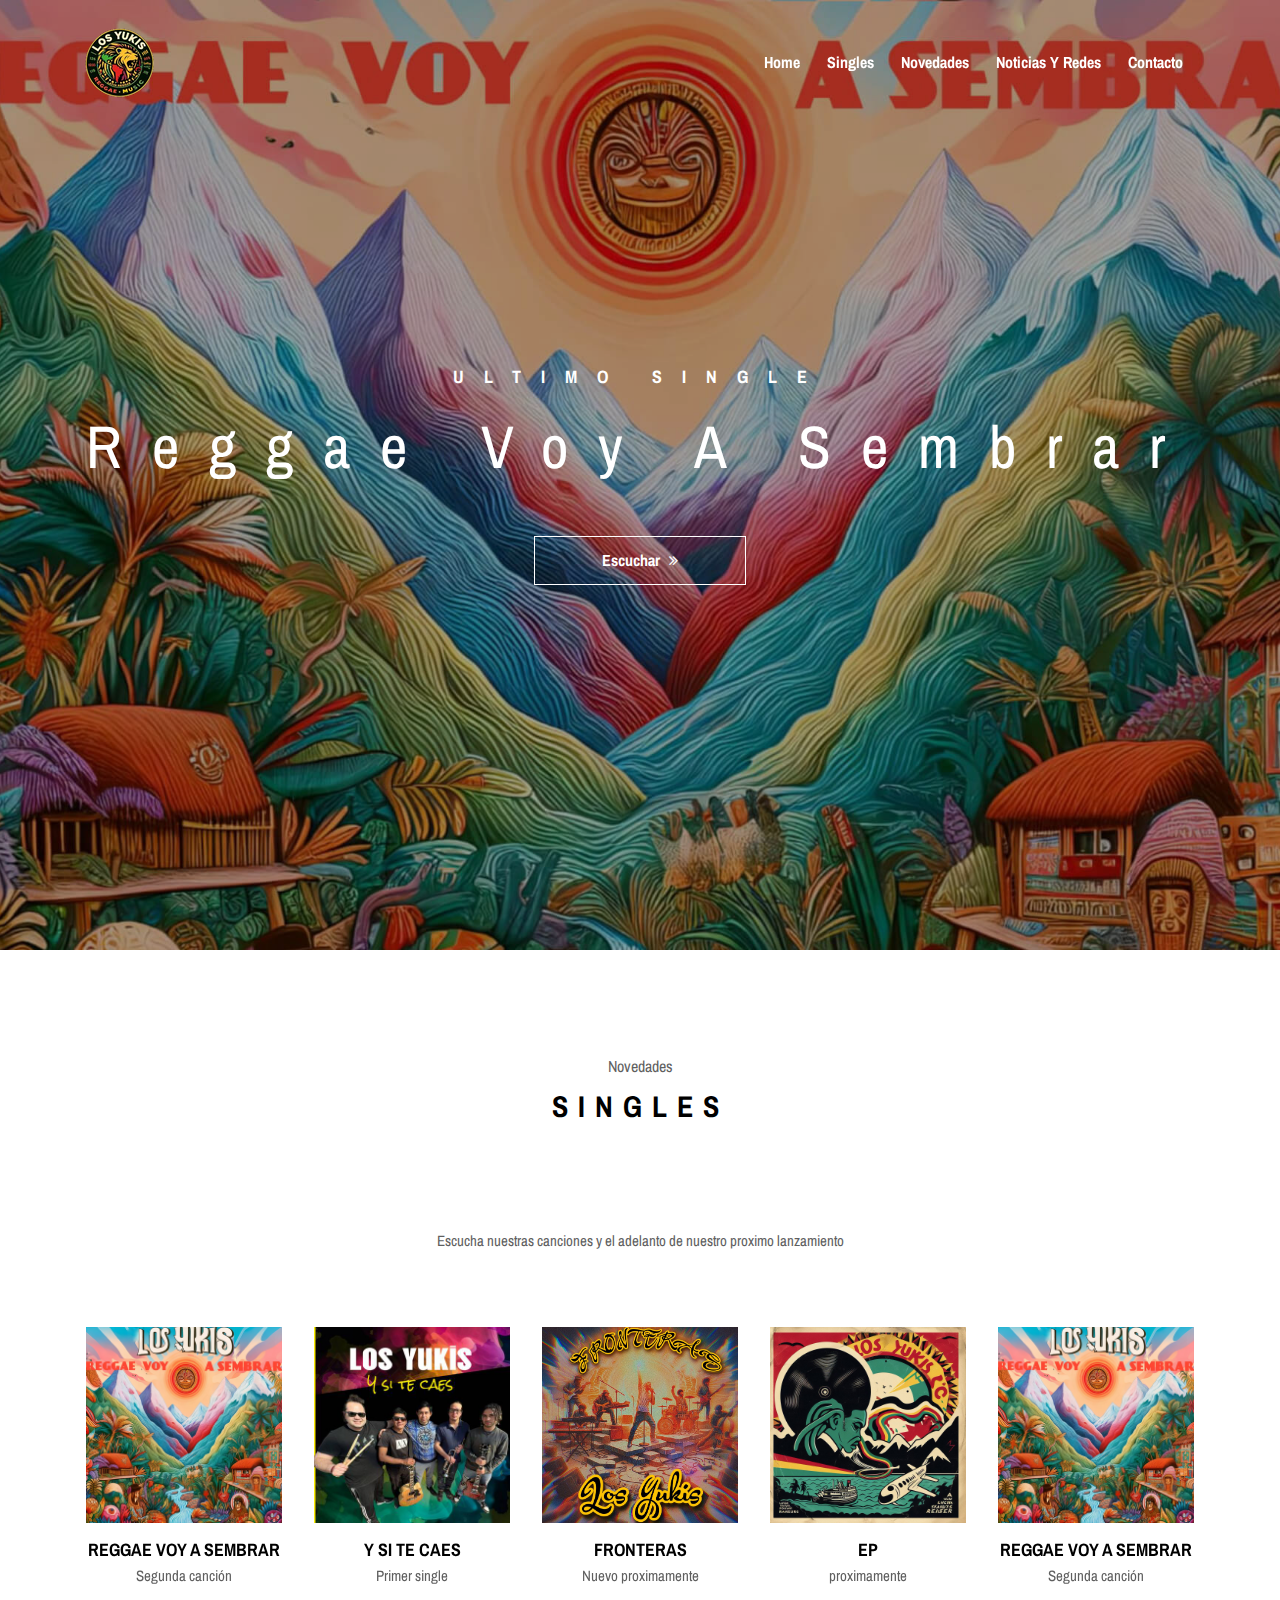
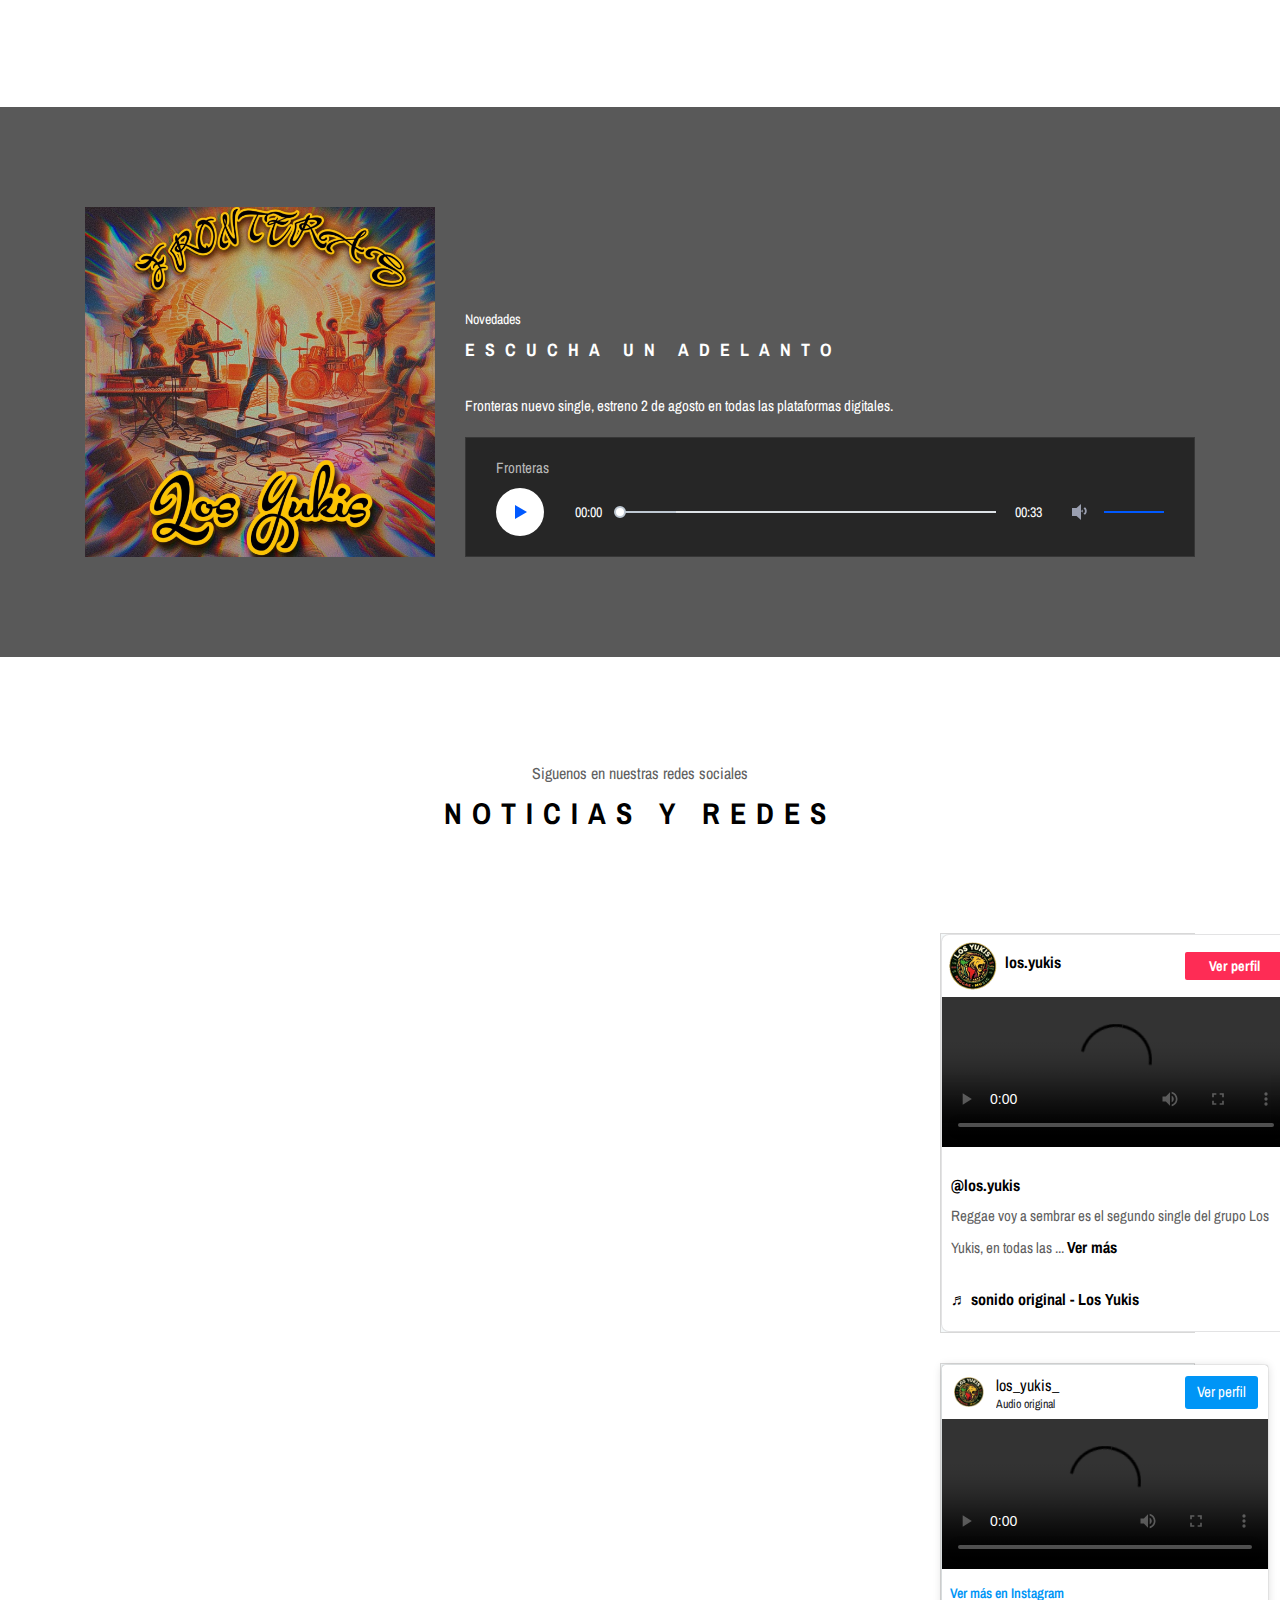
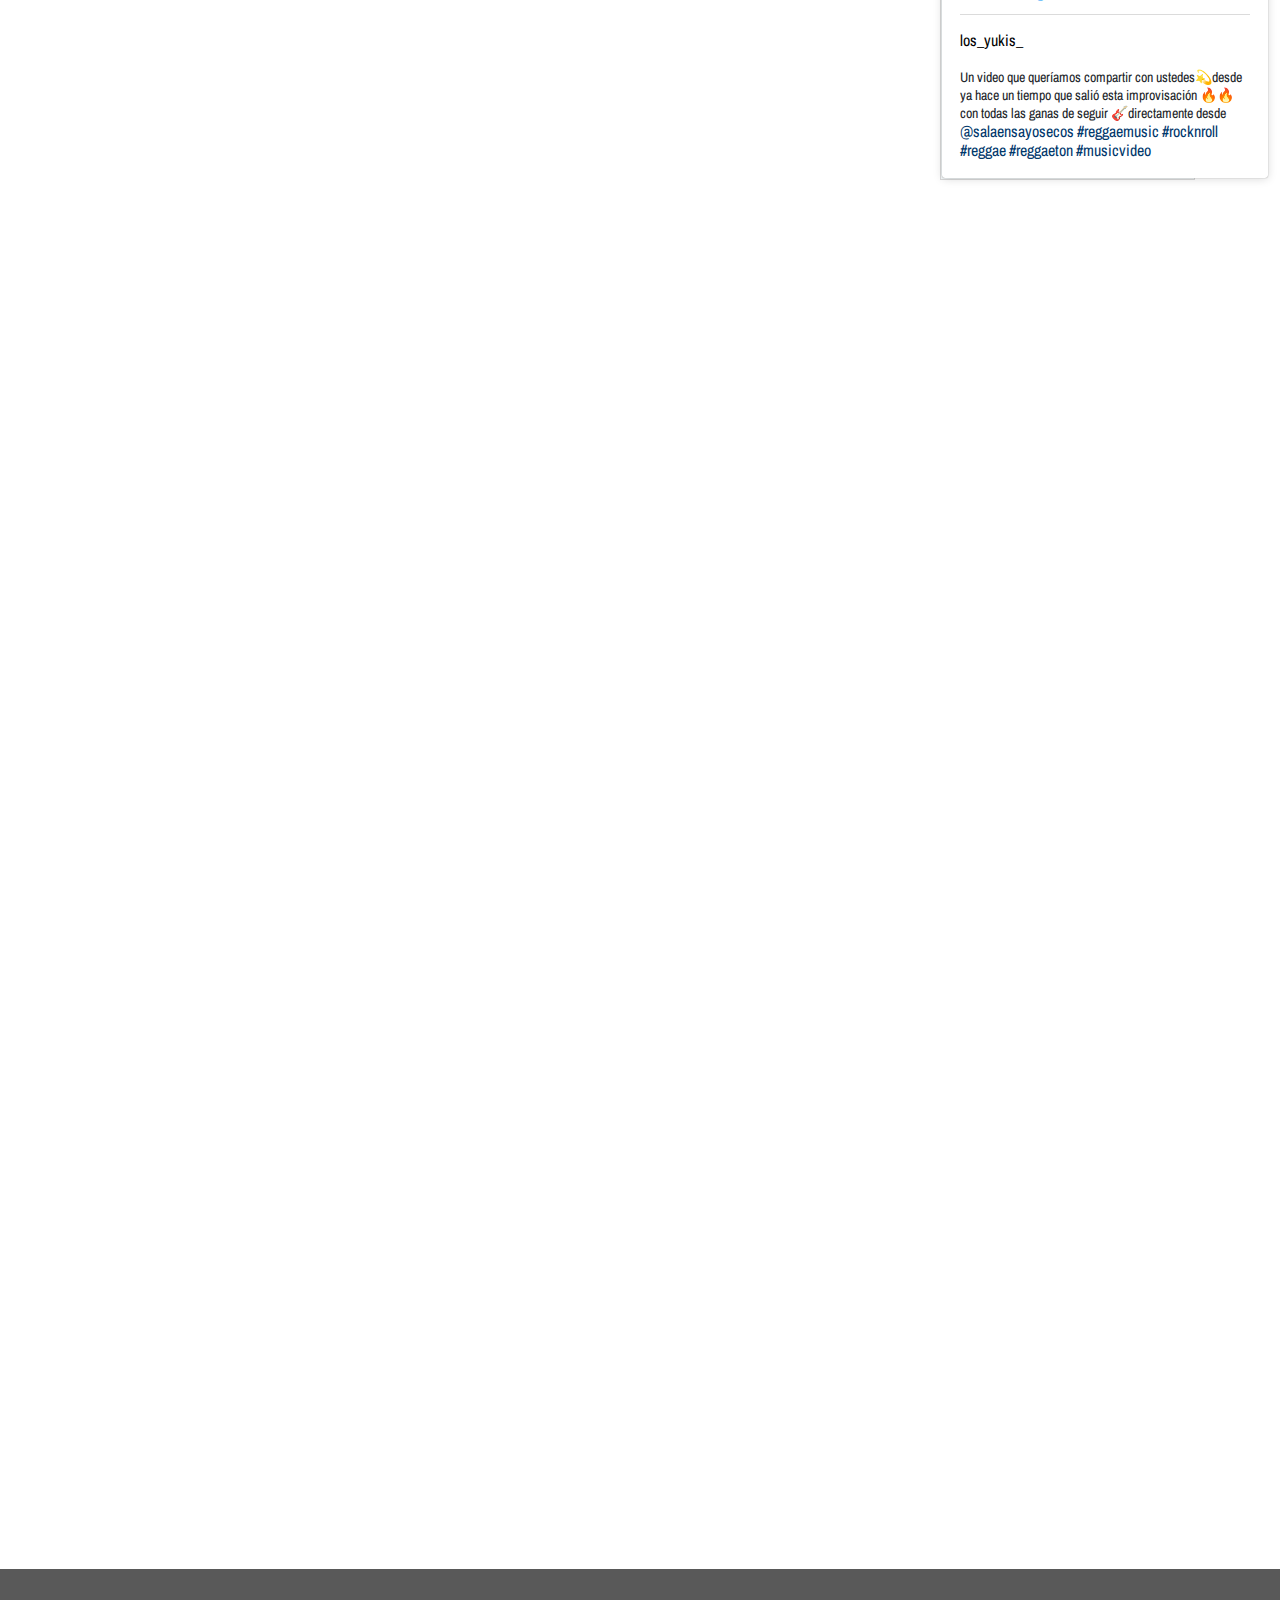
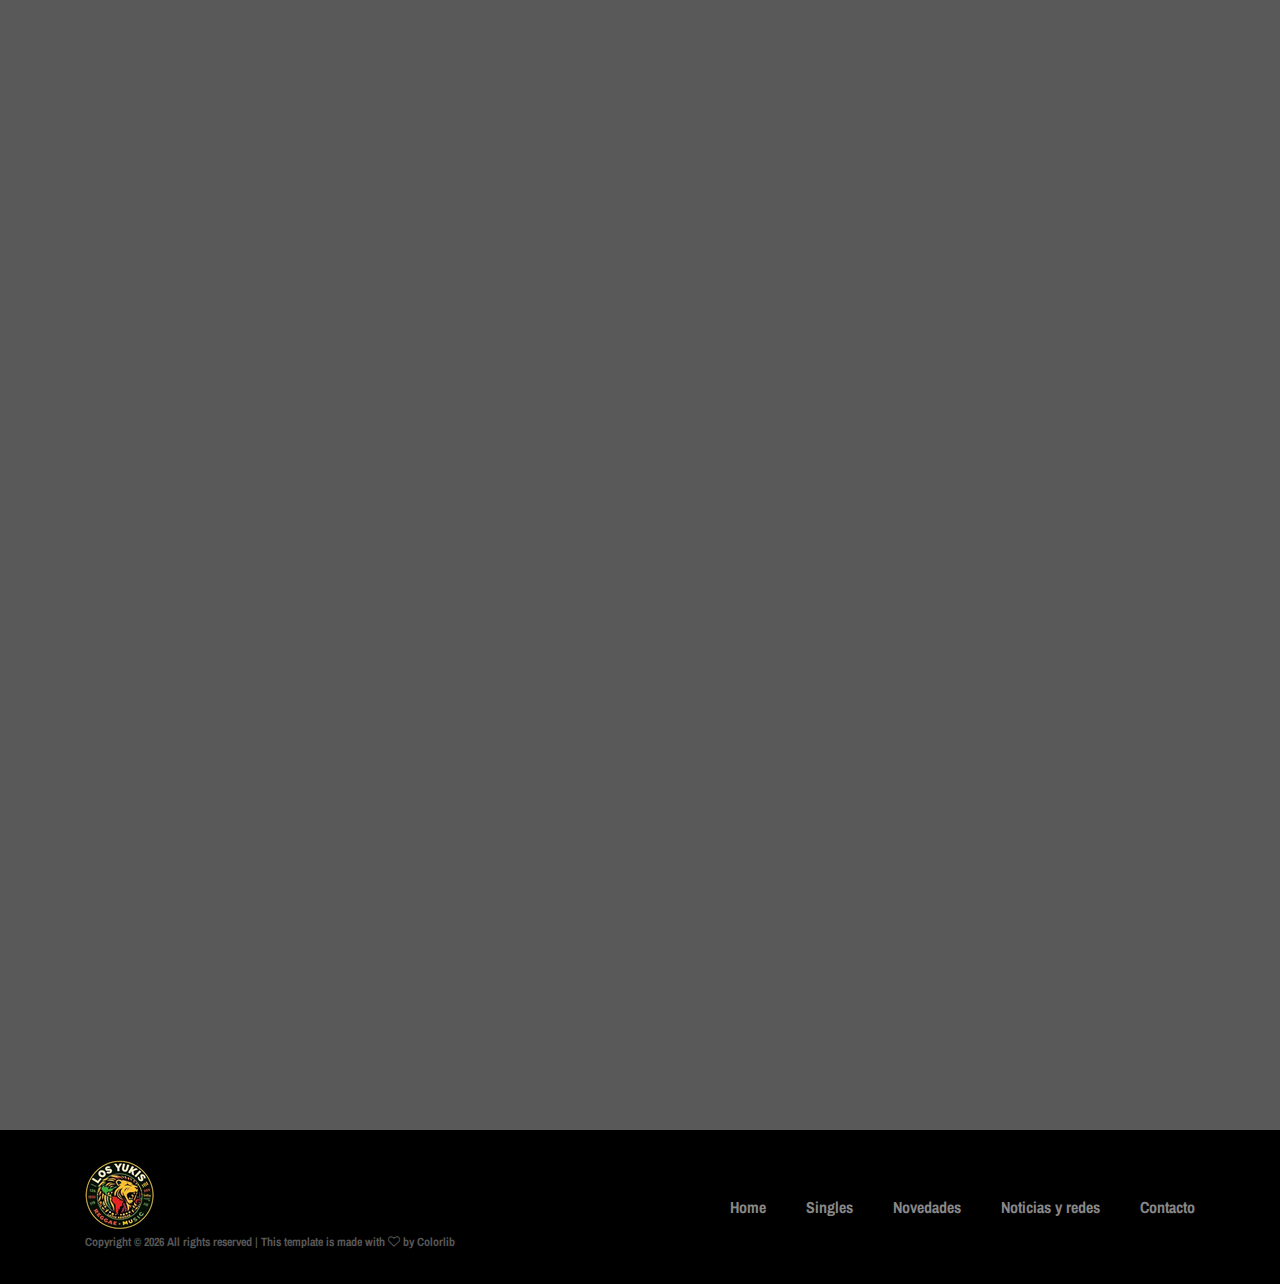
==== commit 964ac461: "optimize images" ====
--- a/index.html
+++ b/index.html
@@ -187,7 +187,7 @@
                         <!-- Single Album -->
                         <div class="single-album">
                             <a target="_blank" href="https://hypeddit.com/10t7qa">
-                                <img src="img/bg-img/reggae-voy-a-sembrar_200x200.png" alt="Reggae voy a sembrar" loading="lazy">
+                                <img src="img/bg-img/reggae-voy-a-sembrar_400x400.png" alt="Reggae voy a sembrar" loading="lazy">
                                 <div class="album-info">
 
                                     <h5>Reggae voy a sembrar</h5>
@@ -200,7 +200,7 @@
                         <!-- Single Album -->
                         <div class="single-album">
                             <a target="_blank" href="https://hypeddit.com/mm4kks">
-                                <img src="img/bg-img/y-si-te-caes-200x-200.jpg" alt="Y si te caes" loading="lazy">
+                                <img src="img/bg-img/y-si-te-caes-400x400.jpg" alt="Y si te caes" loading="lazy">
                                 <div class="album-info">
 
                                     <h5>Y si te caes</h5>
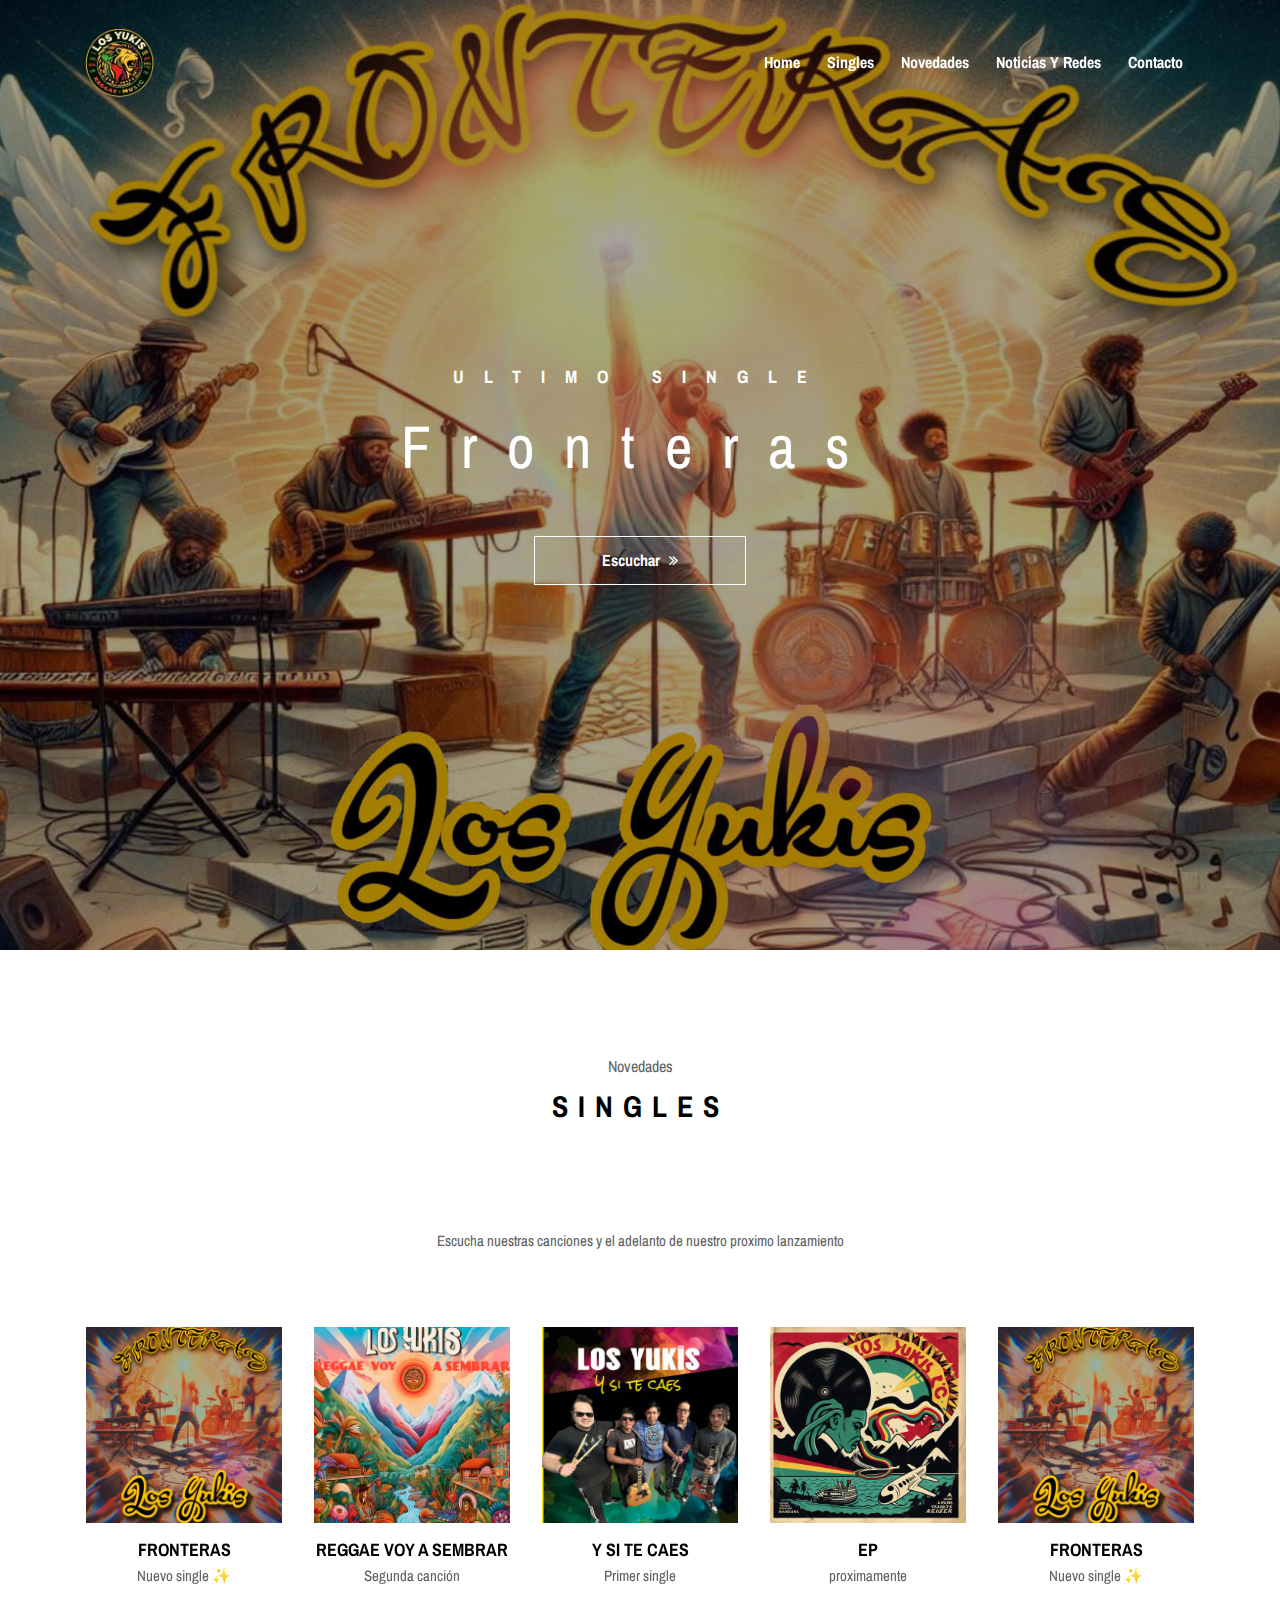
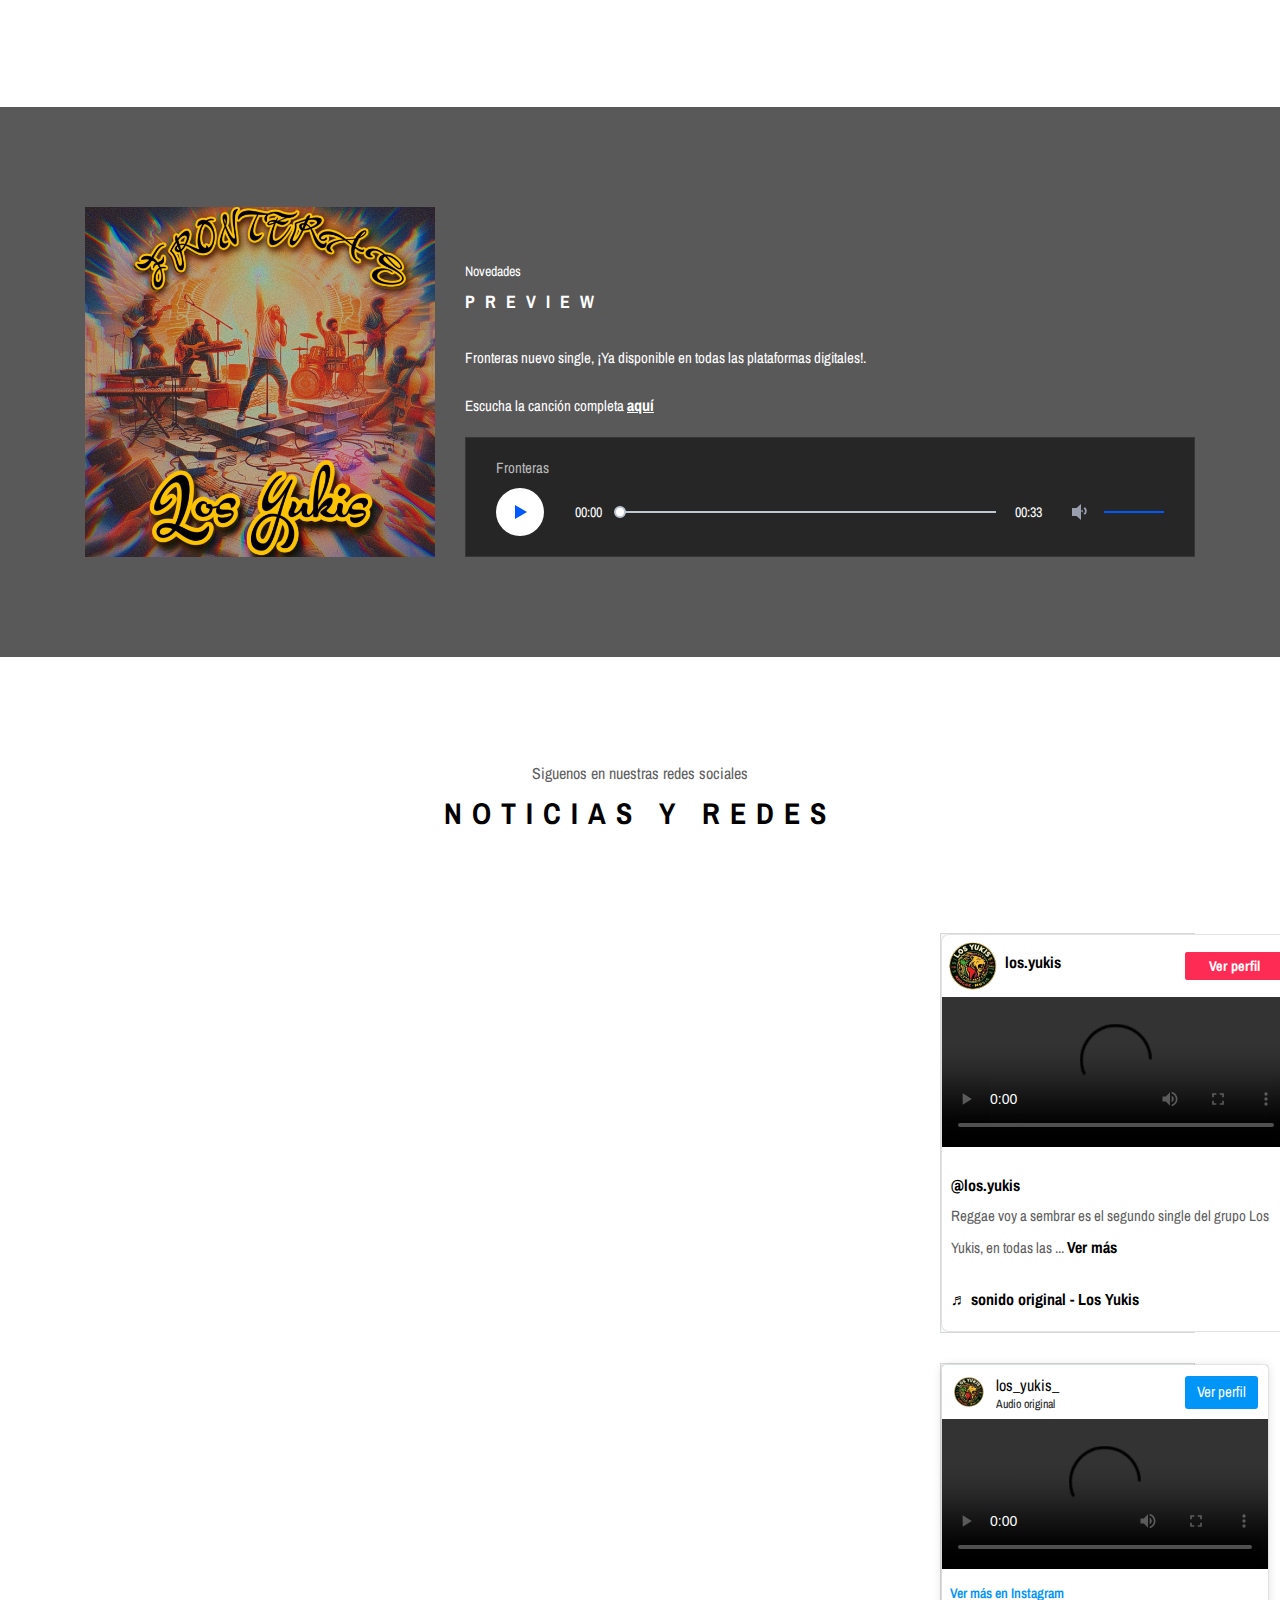
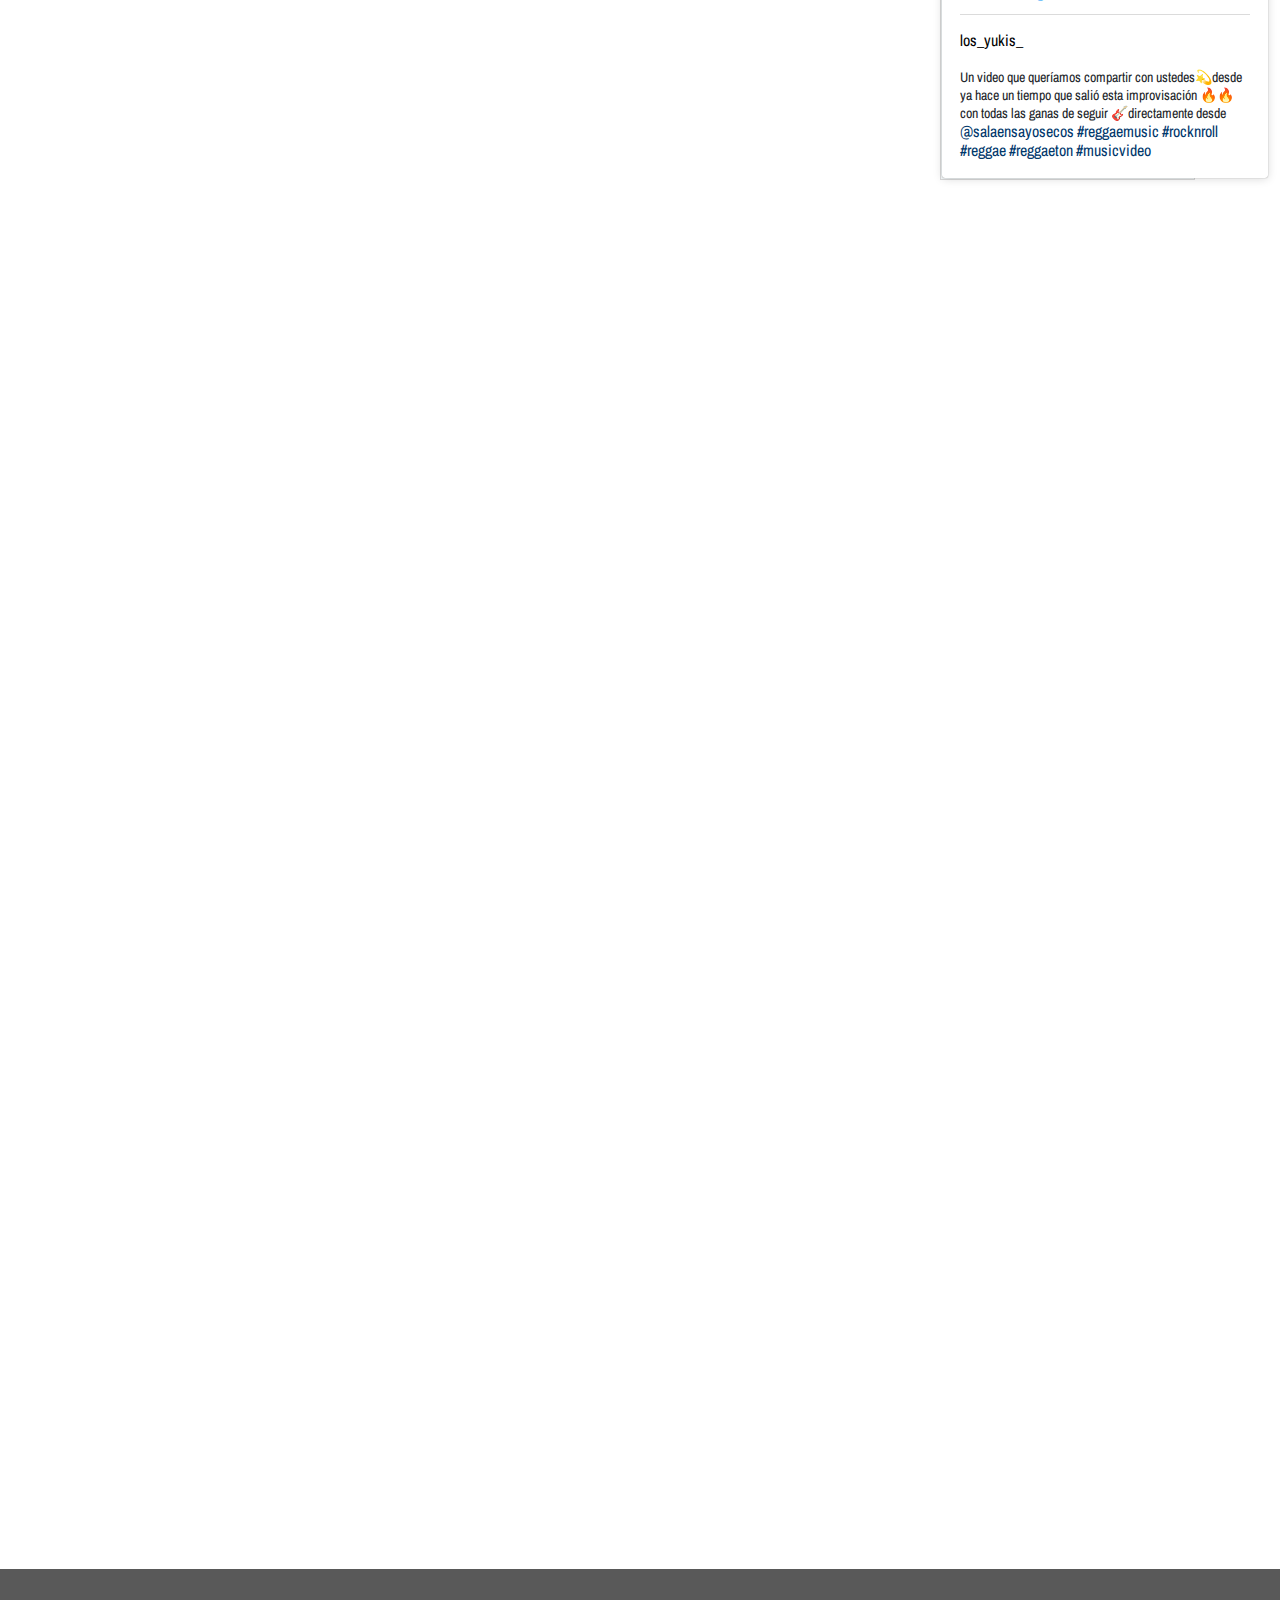
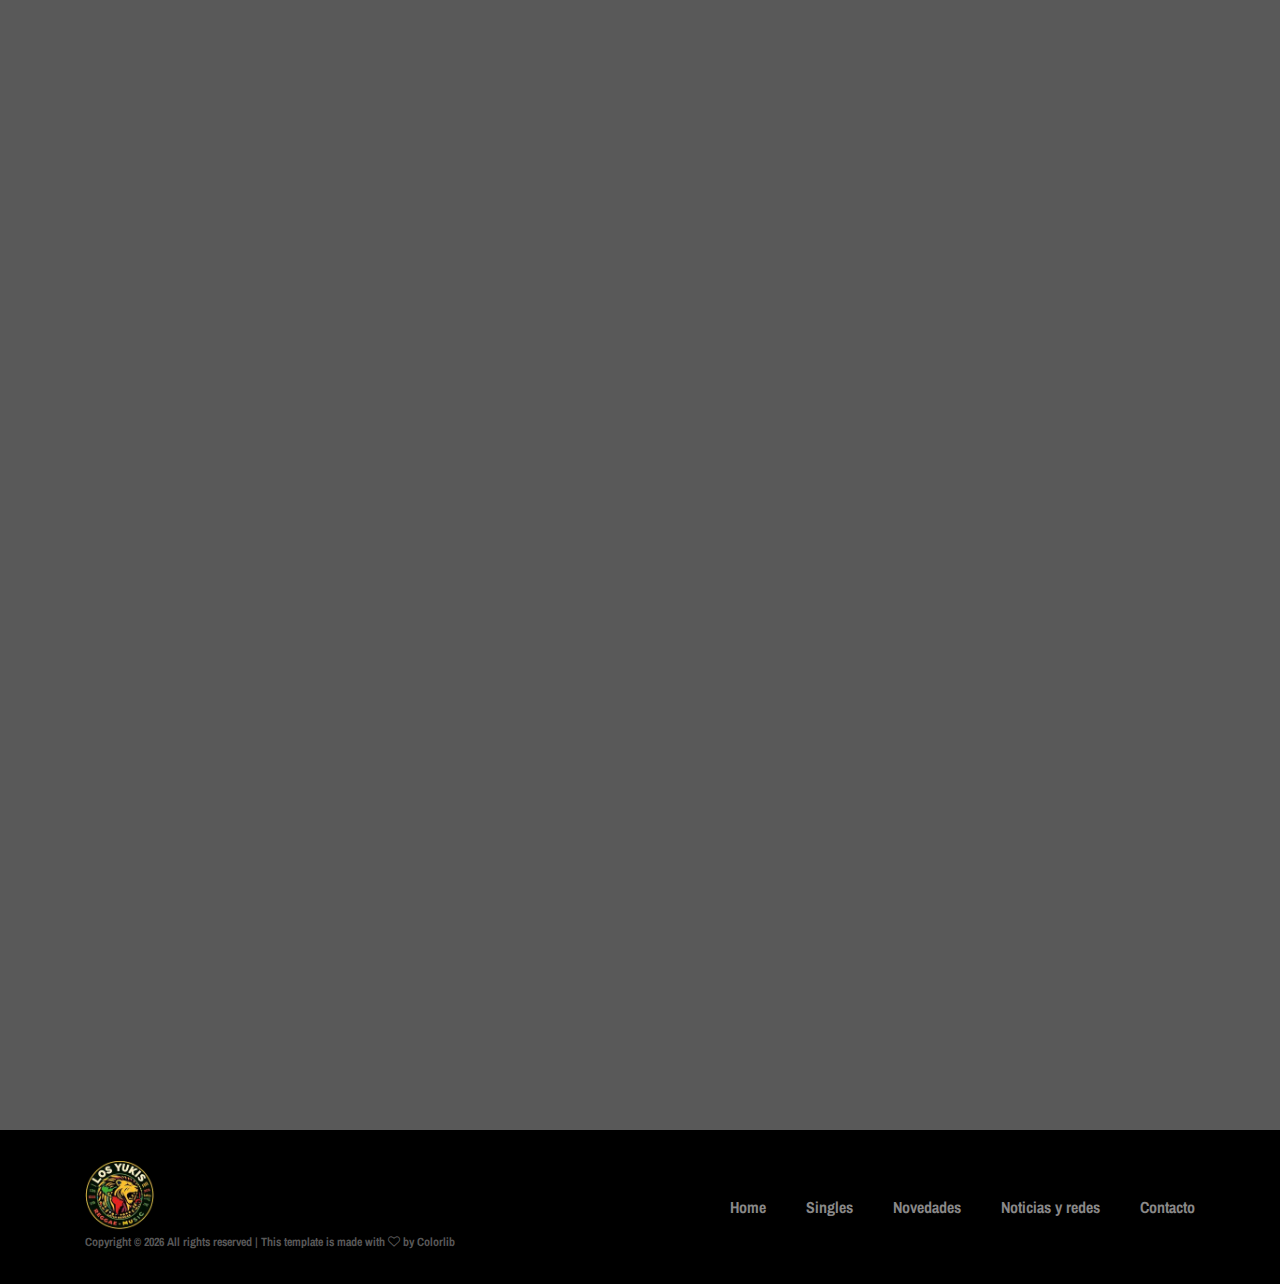
==== commit 5c3539cd: "add new single fronteras" ====
--- a/index.html
+++ b/index.html
@@ -112,6 +112,31 @@
     <!-- ##### Hero Area Start ##### -->
     <section class="hero-area">
         <div class="hero-slides owl-carousel">
+
+            <!-- Single Hero Slide -->
+            <div class="single-hero-slide d-flex align-items-center justify-content-center">
+                <!-- Slide Img -->
+                <div class="slide-img bg-img" style="background-image: url(img/bg-img/fronteras-bg.jpg);"></div>
+                <!-- Slide Content -->
+                <div class="container">
+                    <div class="row">
+                        <div class="col-12">
+                            <div class="hero-slides-content text-center">
+                                <h6 data-animation="fadeInUp" data-delay="100ms">Ultimo single</h6>
+                                <h2 data-animation="fadeInUp" data-delay="300ms">Fronteras
+                                    <span>Fronteras
+                                    </span>
+                                </h2>
+                                <a data-animation="fadeInUp" data-delay="500ms" target="_blank"
+                                    href="https://hypeddit.com/3orz07" class="btn oneMusic-btn mt-50">Escuchar
+                                    <i class="fa fa-angle-double-right"></i>
+                                </a>
+                            </div>
+                        </div>
+                    </div>
+                </div>
+            </div>
+
             <!-- Single Hero Slide -->
             <div class="single-hero-slide d-flex align-items-center justify-content-center">
                 <!-- Slide Img -->
@@ -121,7 +146,7 @@
                     <div class="row">
                         <div class="col-12">
                             <div class="hero-slides-content text-center">
-                                <h6 data-animation="fadeInUp" data-delay="100ms">Ultimo single</h6>
+                                <h6 data-animation="fadeInUp" data-delay="100ms">Single</h6>
                                 <h2 data-animation="fadeInUp" data-delay="300ms">Reggae voy a sembrar
                                     <span>Reggae voy a sembrar
                                     </span>
@@ -184,6 +209,20 @@
             <div class="row">
                 <div class="col-12">
                     <div class="albums-slideshow owl-carousel">
+
+                         <!-- Single Album -->
+                         <div class="single-album">
+                            <a target="_blank" href="https://hypeddit.com/3orz07">
+                                <img src="img/bg-img/fronteras-400x400.jpg" alt="Fronteras" loading="lazy">
+                                <div class="album-info">
+
+                                    <h5>Fronteras</h5>
+
+                                    <p>Nuevo single ✨</p>
+                                </div>
+                            </a>
+                        </div>
+
                         <!-- Single Album -->
                         <div class="single-album">
                             <a target="_blank" href="https://hypeddit.com/10t7qa">
@@ -208,17 +247,6 @@
                                     <p>Primer single</p>
                                 </div>
                             </a>
-                        </div>
-
-                        <!-- Single Album -->
-                        <div class="single-album">
-                            <img src="img/bg-img/fronteras.jpeg" alt="Fronteras" loading="lazy">
-                            <div class="album-info">
-                                <a href="#novedades">
-                                    <h5>Fronteras</h5>
-                                </a>
-                                <p>Nuevo proximamente</p>
-                            </div>
                         </div>
 
                         <!-- Single Album -->
@@ -244,7 +272,9 @@
             <div class="row align-items-end">
                 <div class="col-12 col-md-5 col-lg-4">
                     <div class="featured-artist-thumb">
-                        <img src="img/bg-img/fronteras.jpeg" alt="" loading="lazy">
+                        <a target="_blank" href="https://hypeddit.com/3orz07">
+                            <img src="img/bg-img/fronteras.jpeg" alt="" loading="lazy">
+                        </a>
                     </div>
                 </div>
                 <div id="novedades" class="col-12 col-md-7 col-lg-8">
@@ -252,9 +282,10 @@
                         <!-- Section Heading -->
                         <div class="section-heading white text-left mb-30">
                             <p>Novedades</p>
-                            <h2>Escucha un adelanto</h2>
-                        </div>
-                        <p>Fronteras nuevo single, estreno 2 de agosto en todas las plataformas digitales.</p>
+                            <h2>Preview</h2>
+                        </div>
+                        <p>Fronteras nuevo single, ¡Ya disponible en todas las plataformas digitales!.</p>
+                        <p>Escucha la canción completa     <a target="_blank" href="https://hypeddit.com/3orz07" style="text-decoration: underline; color: #FFF;">aquí</a></p>
                         <div class="song-play-area">
                             <div class="song-name">
                                 <p>Fronteras</p>
@@ -546,7 +577,11 @@
             <div class="row d-flex flex-wrap align-items-center">
                 <div class="col-12 col-md-6">
                     <a href="#">
-                        <img src="img/core-img/logo.png" width="70" height="70" alt="">
+                        <picture>
+                            <source srcset="img/core-img/logo.webp" type="image/webp">
+                            <source srcset="img/core-img/logo.png" type="image/png">
+                            <img src="img/core-img/logo.png" alt="Description" width="70" height="70">
+                          </picture>
                     </a>
                     <p class="copywrite-text">
                         <a href="#">
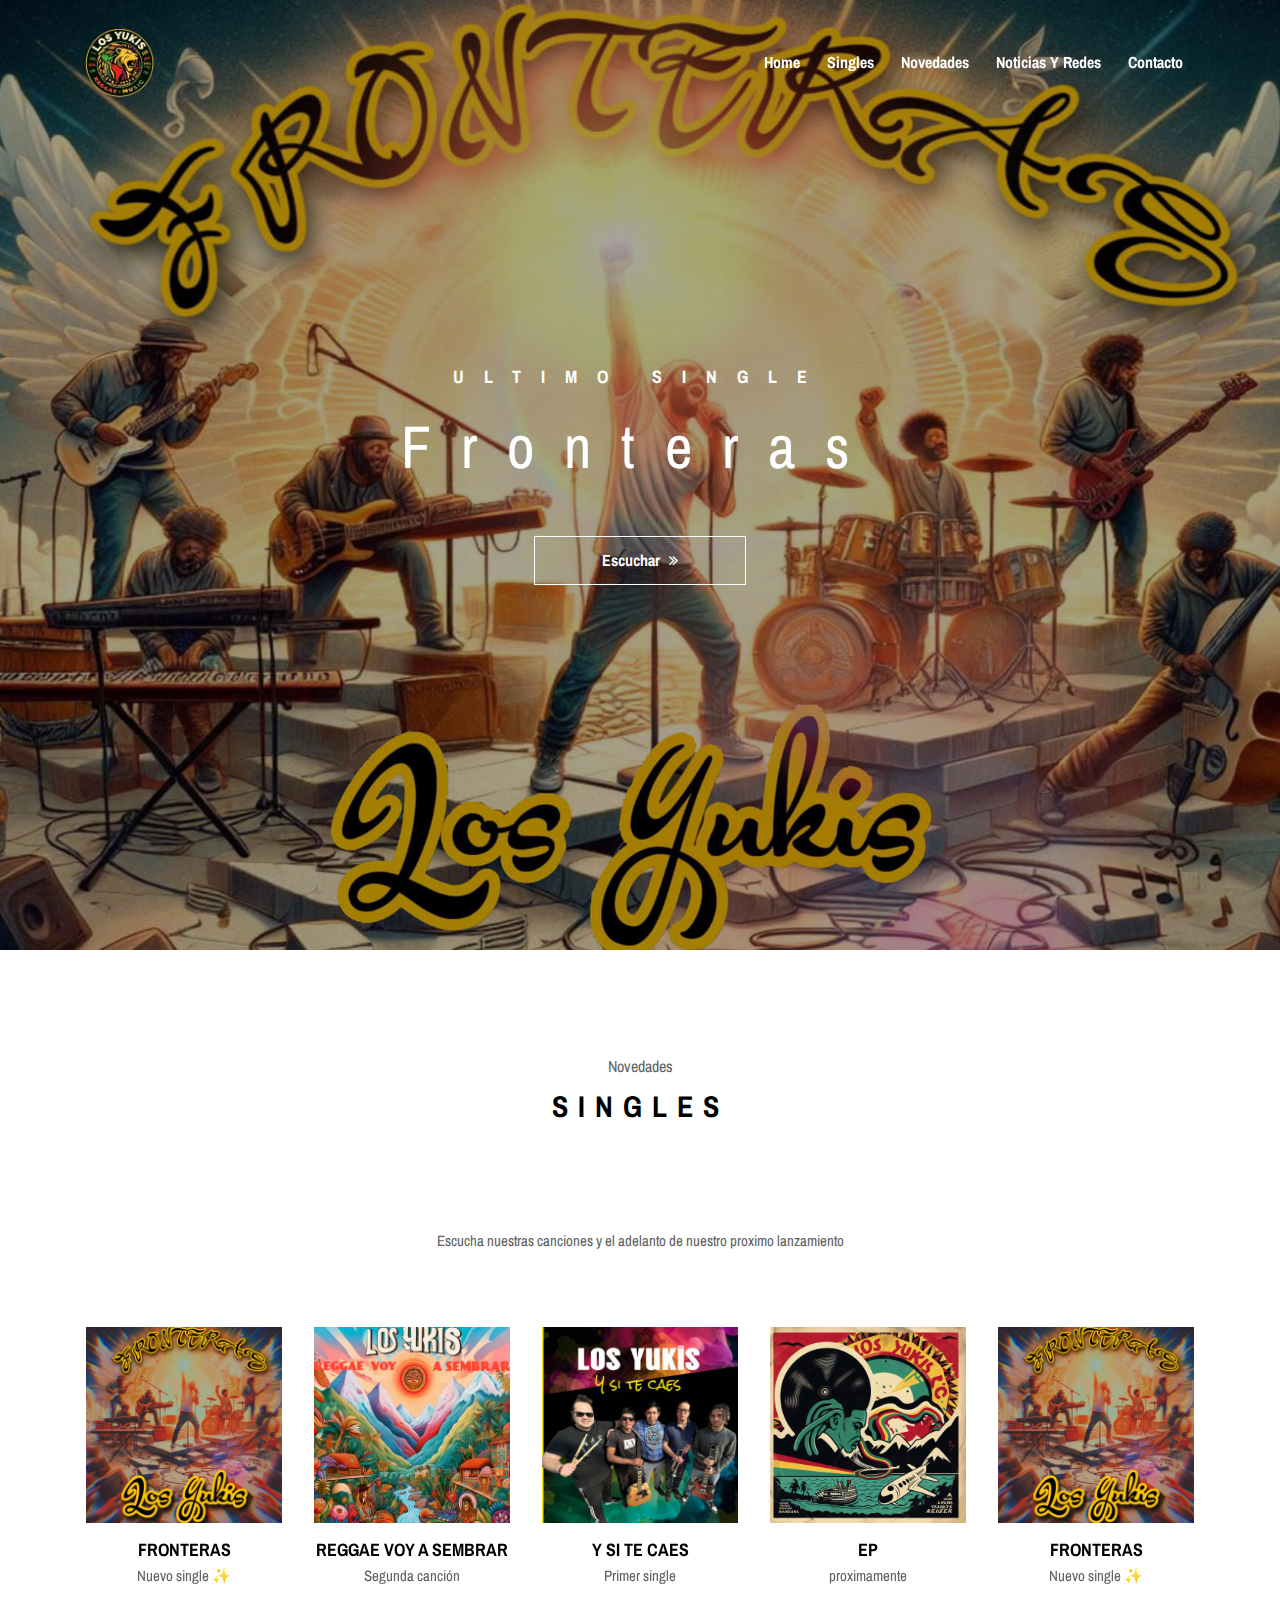
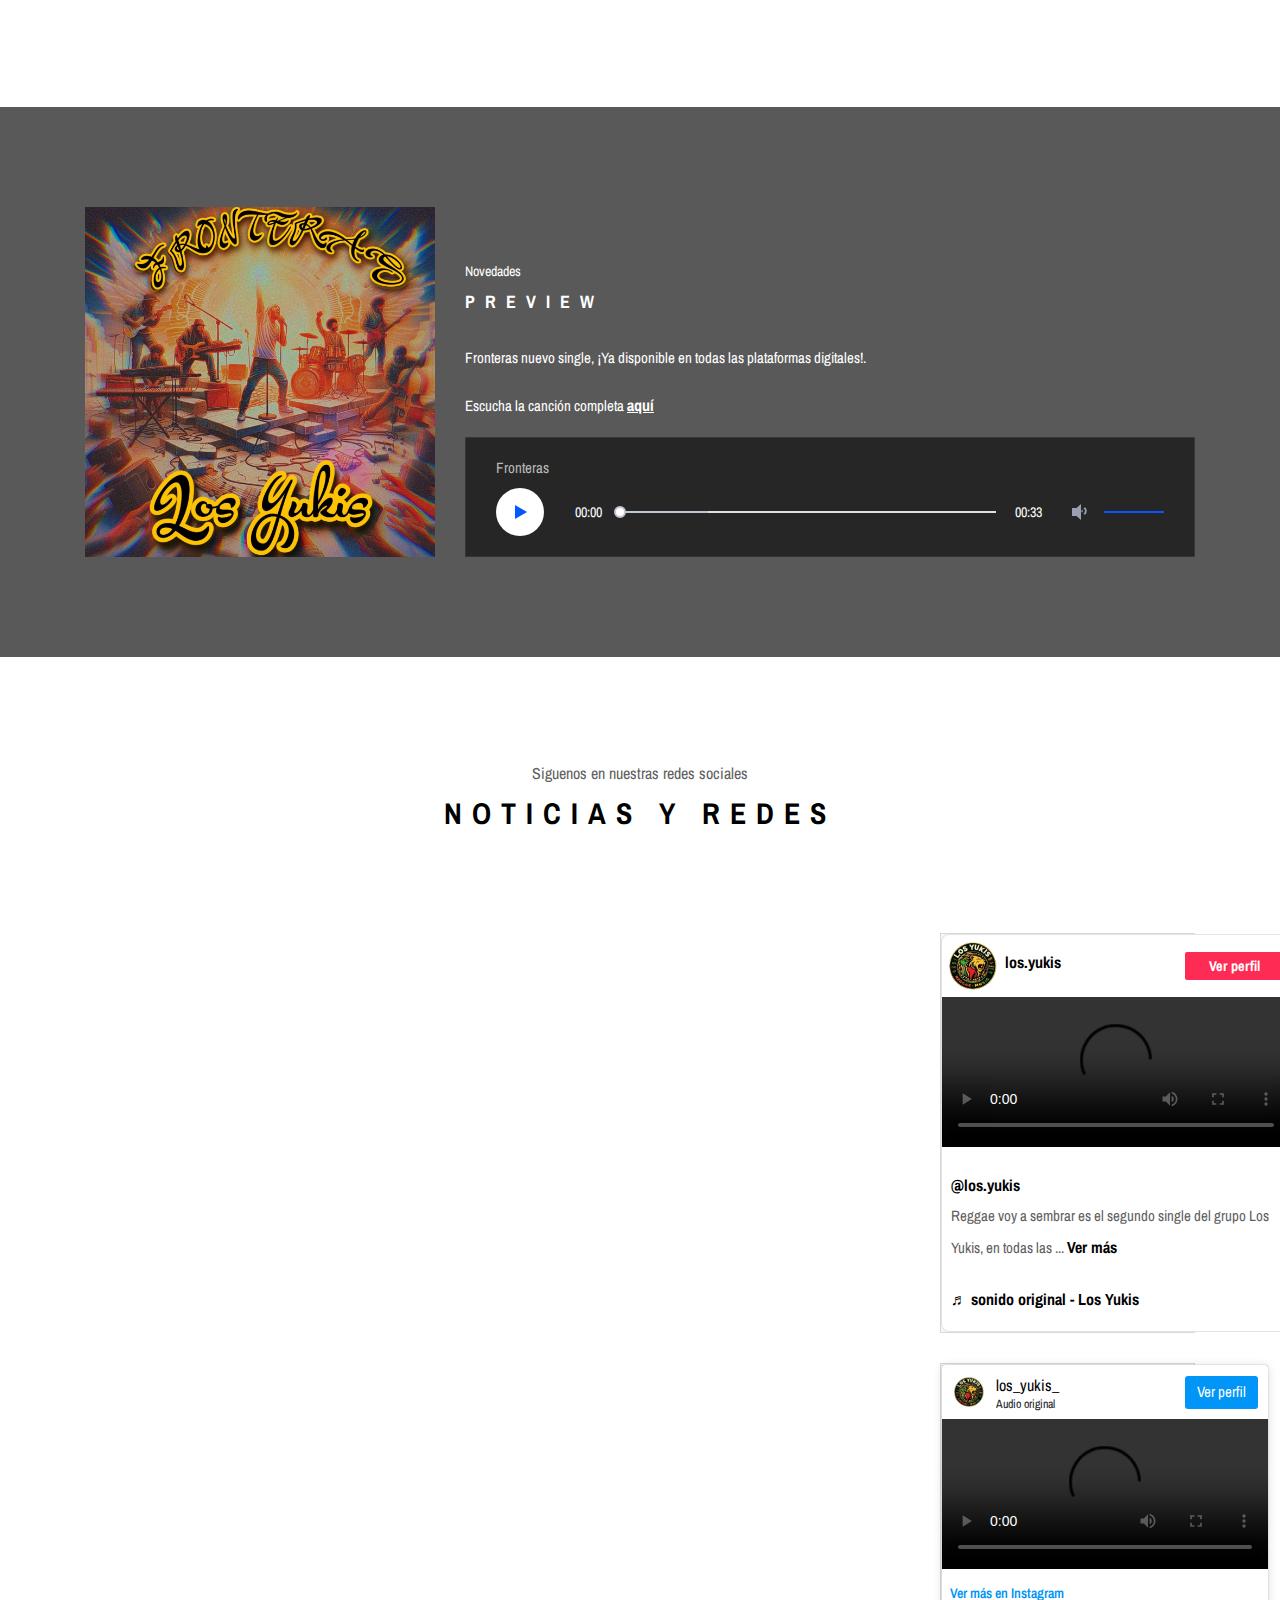
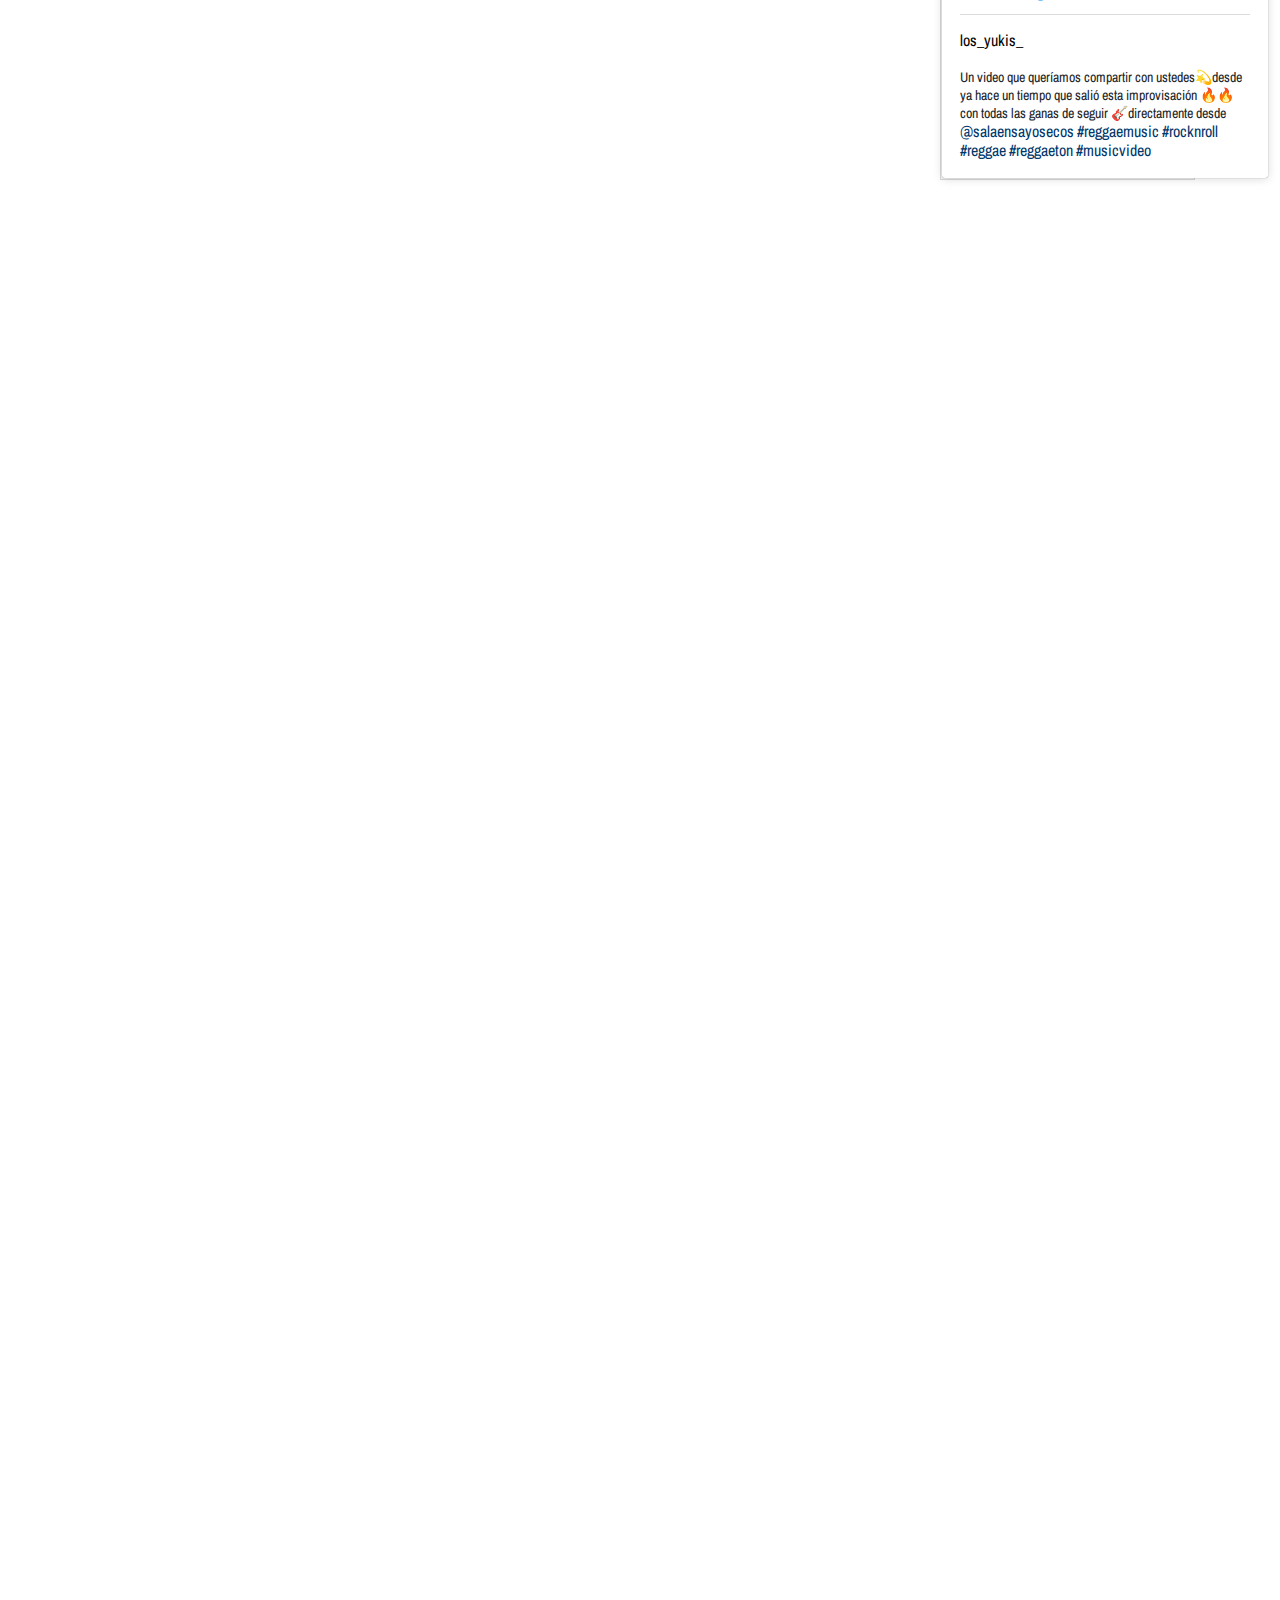
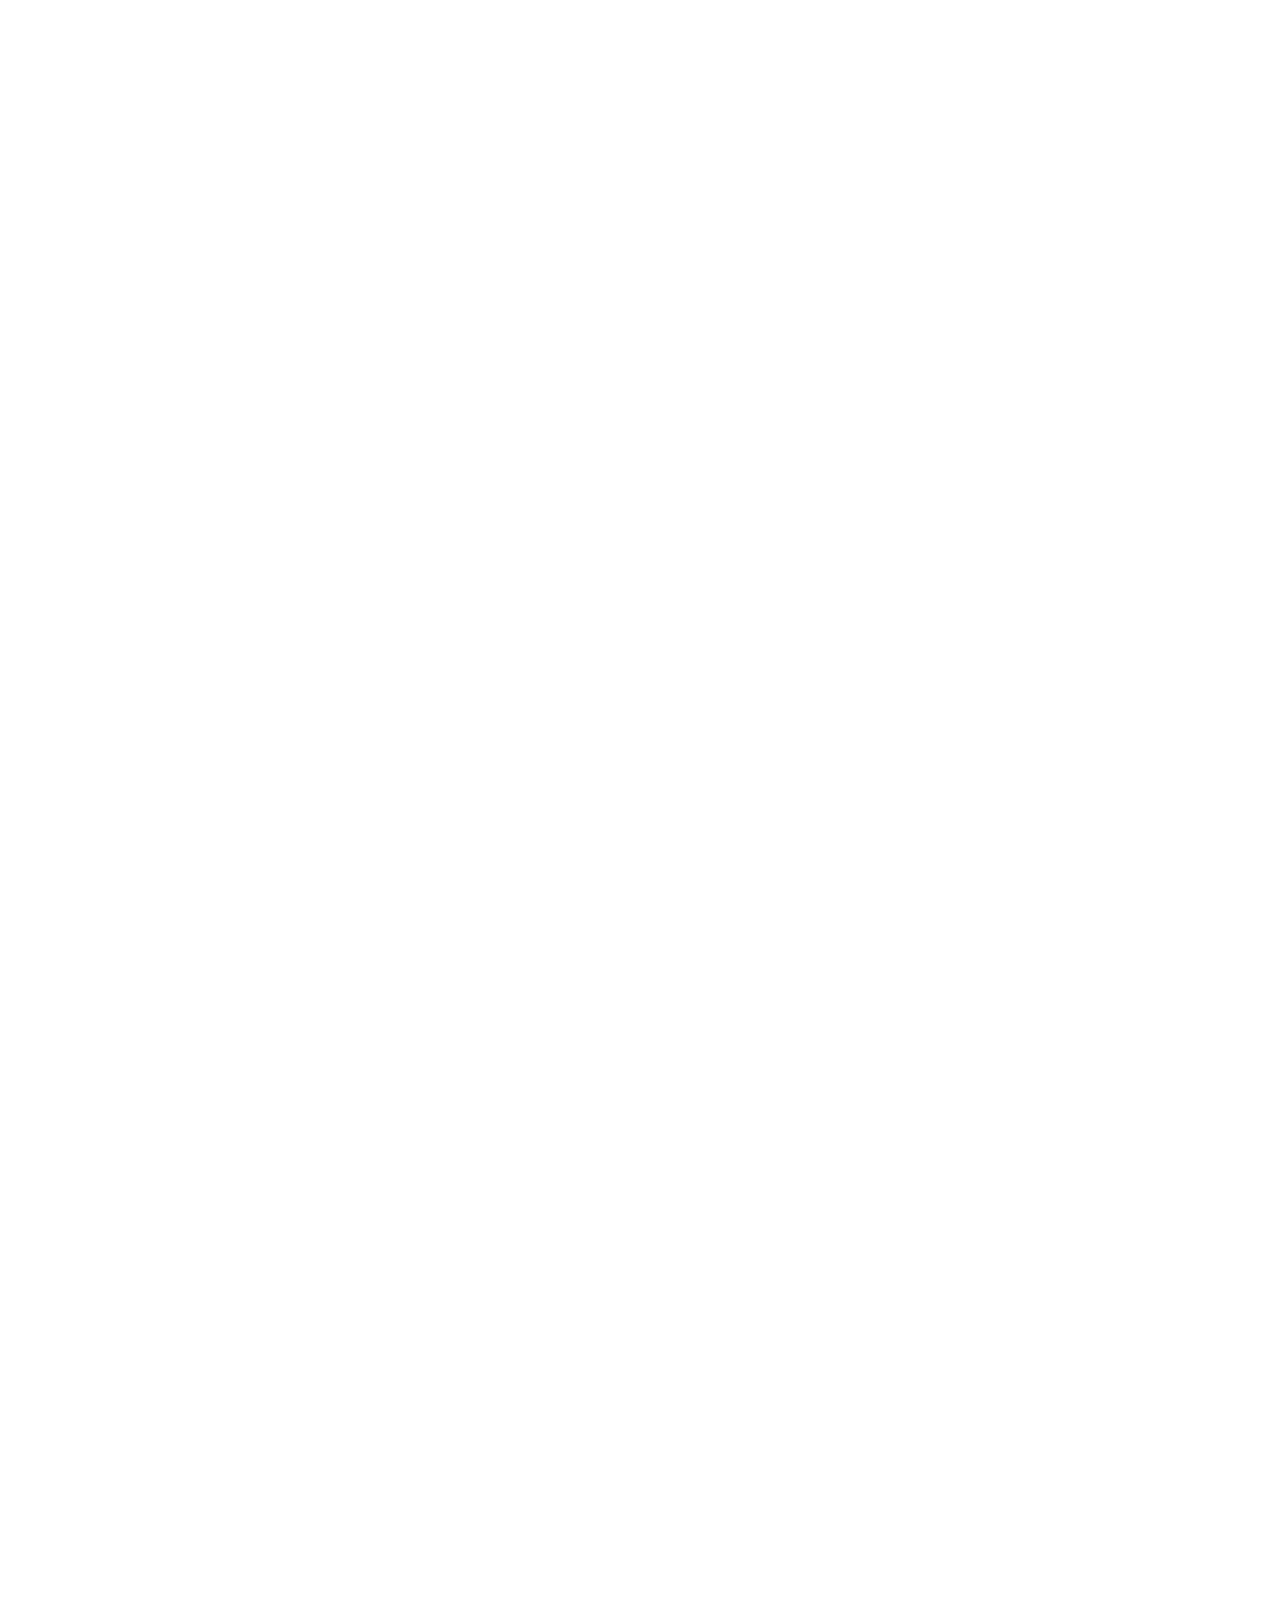
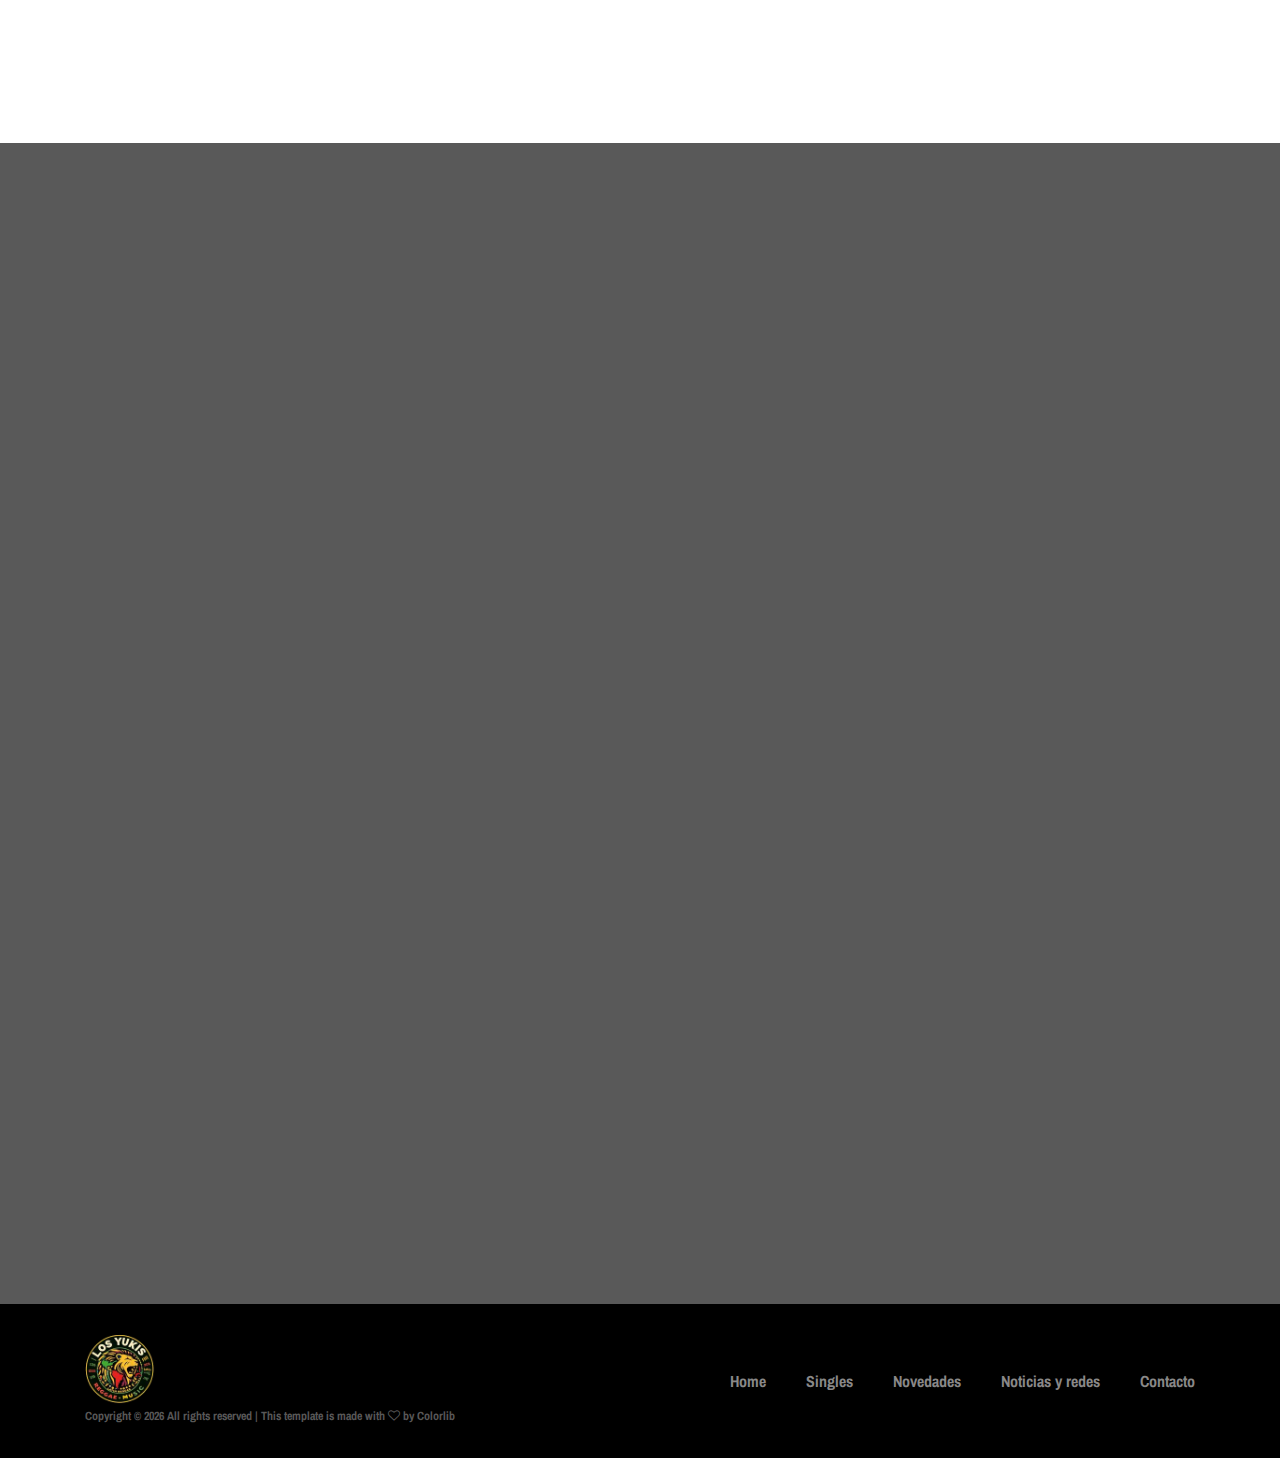
==== commit d3e3fe73: "add flyer bar templo" ====
--- a/index.html
+++ b/index.html
@@ -315,8 +315,42 @@
             <div class="row">
                 <div class="col-12 col-lg-9">
 
+                     <!-- Single Post Start -->
+                     <div class="single-blog-post mb-100 wow fadeInUp" data-wow-delay="100ms">
+                        
+                        <!-- Post Thumb -->
+                        <div class="blog-post-thumb mt-30">
+                            <a href="https://www.instagram.com/templorestobar?utm_source=ig_web_button_share_sheet&igsh=ZDNlZDc0MzIxNw=="
+                                target="_blank">
+                                <img src="img/bg-img/flyer-templo-bar.jpeg" alt="" loading="lazy">
+                            </a>
+                            <!-- Post Date -->
+                            <div class="post-date">
+                                <span>10</span>
+                                <span>Agosto</span>
+                            </div>
+                        </div>
+
+                        <!-- Blog Content -->
+                        <div class="blog-content">
+                            <!-- Post Title -->
+                            <a href="https://www.instagram.com/templorestobar?utm_source=ig_web_button_share_sheet&igsh=ZDNlZDc0MzIxNw==" target="_blank"
+                               class="post-title">Tocata en Templorestobar Maipú con la banda Subsorial</a>
+                            <!-- Post Excerpt -->
+                            <div class="col-12 text-left wow fadeInUp" data-wow-delay="500ms">
+                                <a href="https://www.instagram.com/templorestobar?utm_source=ig_web_button_share_sheet&igsh=ZDNlZDc0MzIxNw=="
+                                    target="_blank" class="post-title">
+                                    <button class="btn oneMusic-btn mt-30" type="submit">Ver más
+                                        <i class="fa fa-angle-double-right"></i>
+                                    </button>
+                                </a>
+                            </div>
+                        </div>
+                    </div>
+
                       <!-- Single Post Start -->
                       <div class="single-blog-post mb-100 wow fadeInUp" data-wow-delay="100ms">
+                        
                         <!-- Post Thumb -->
                         <div class="blog-post-thumb mt-30">
                             <a href="#"
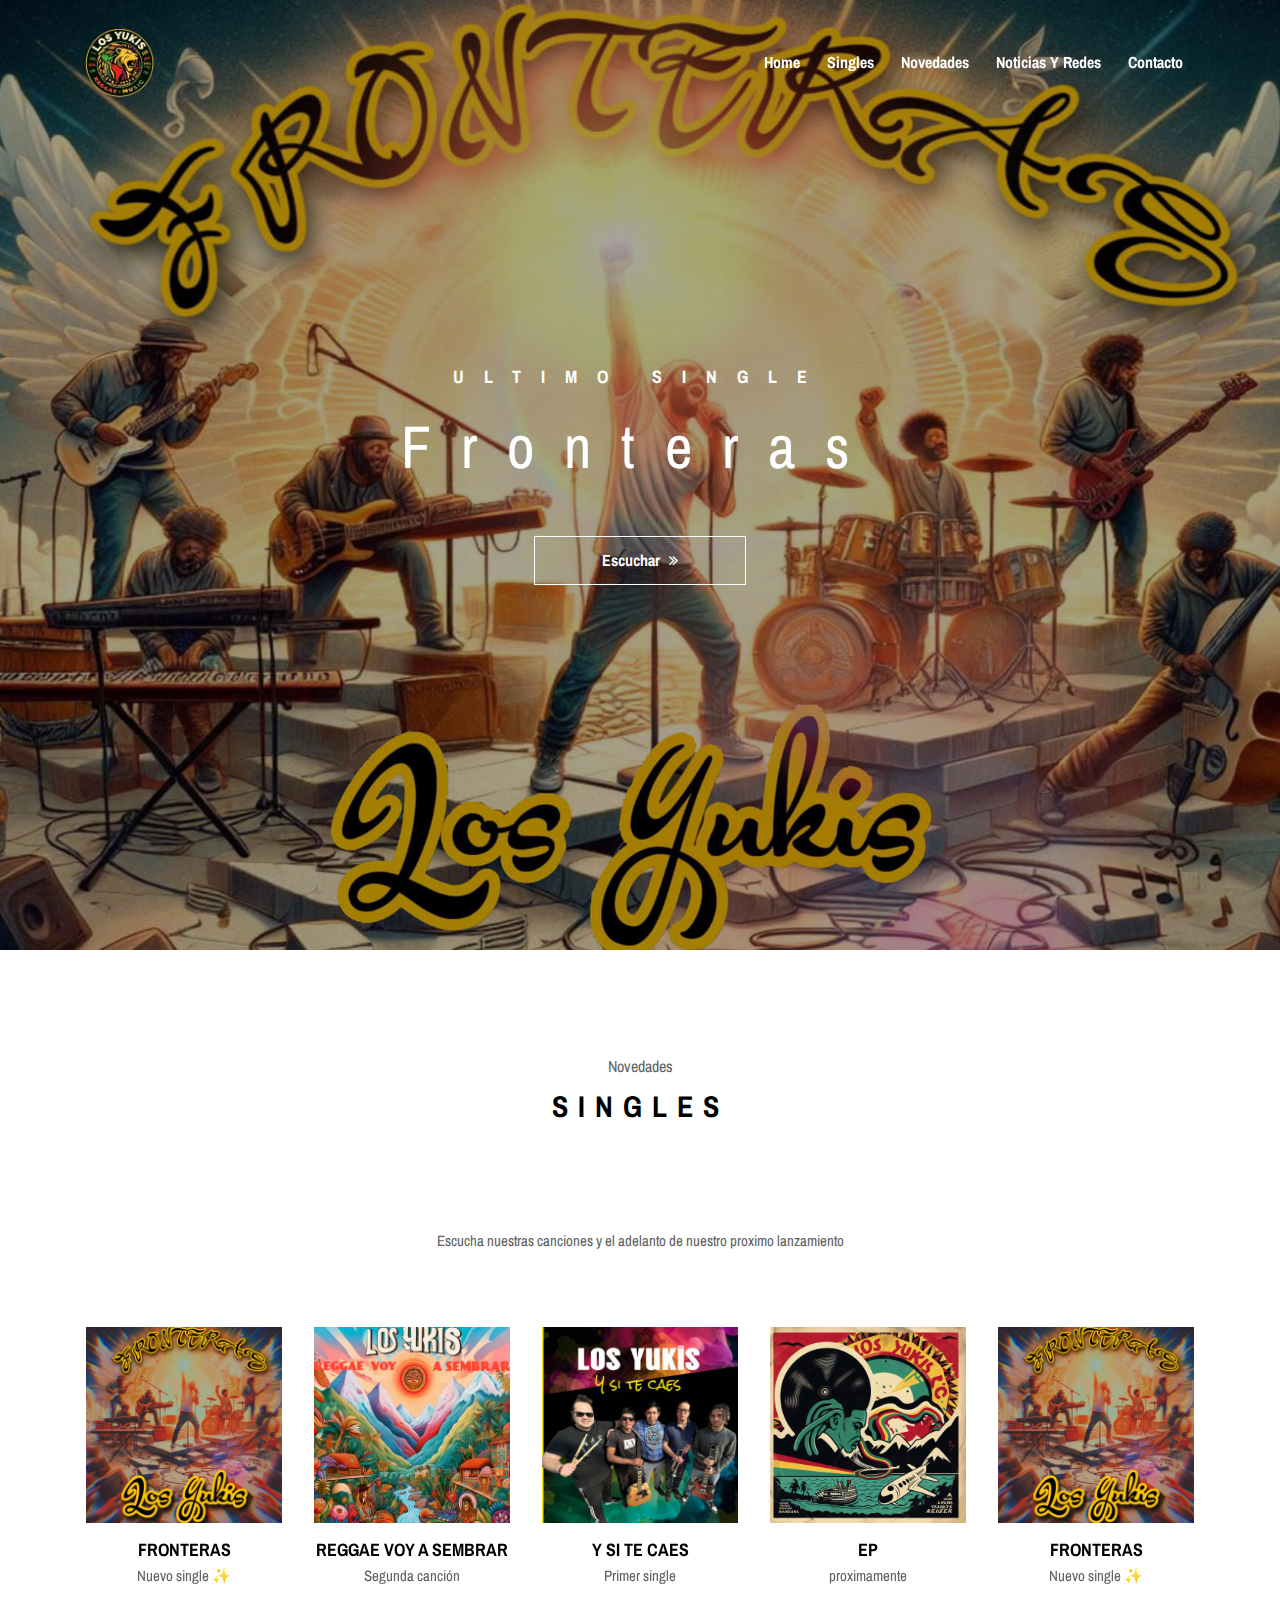
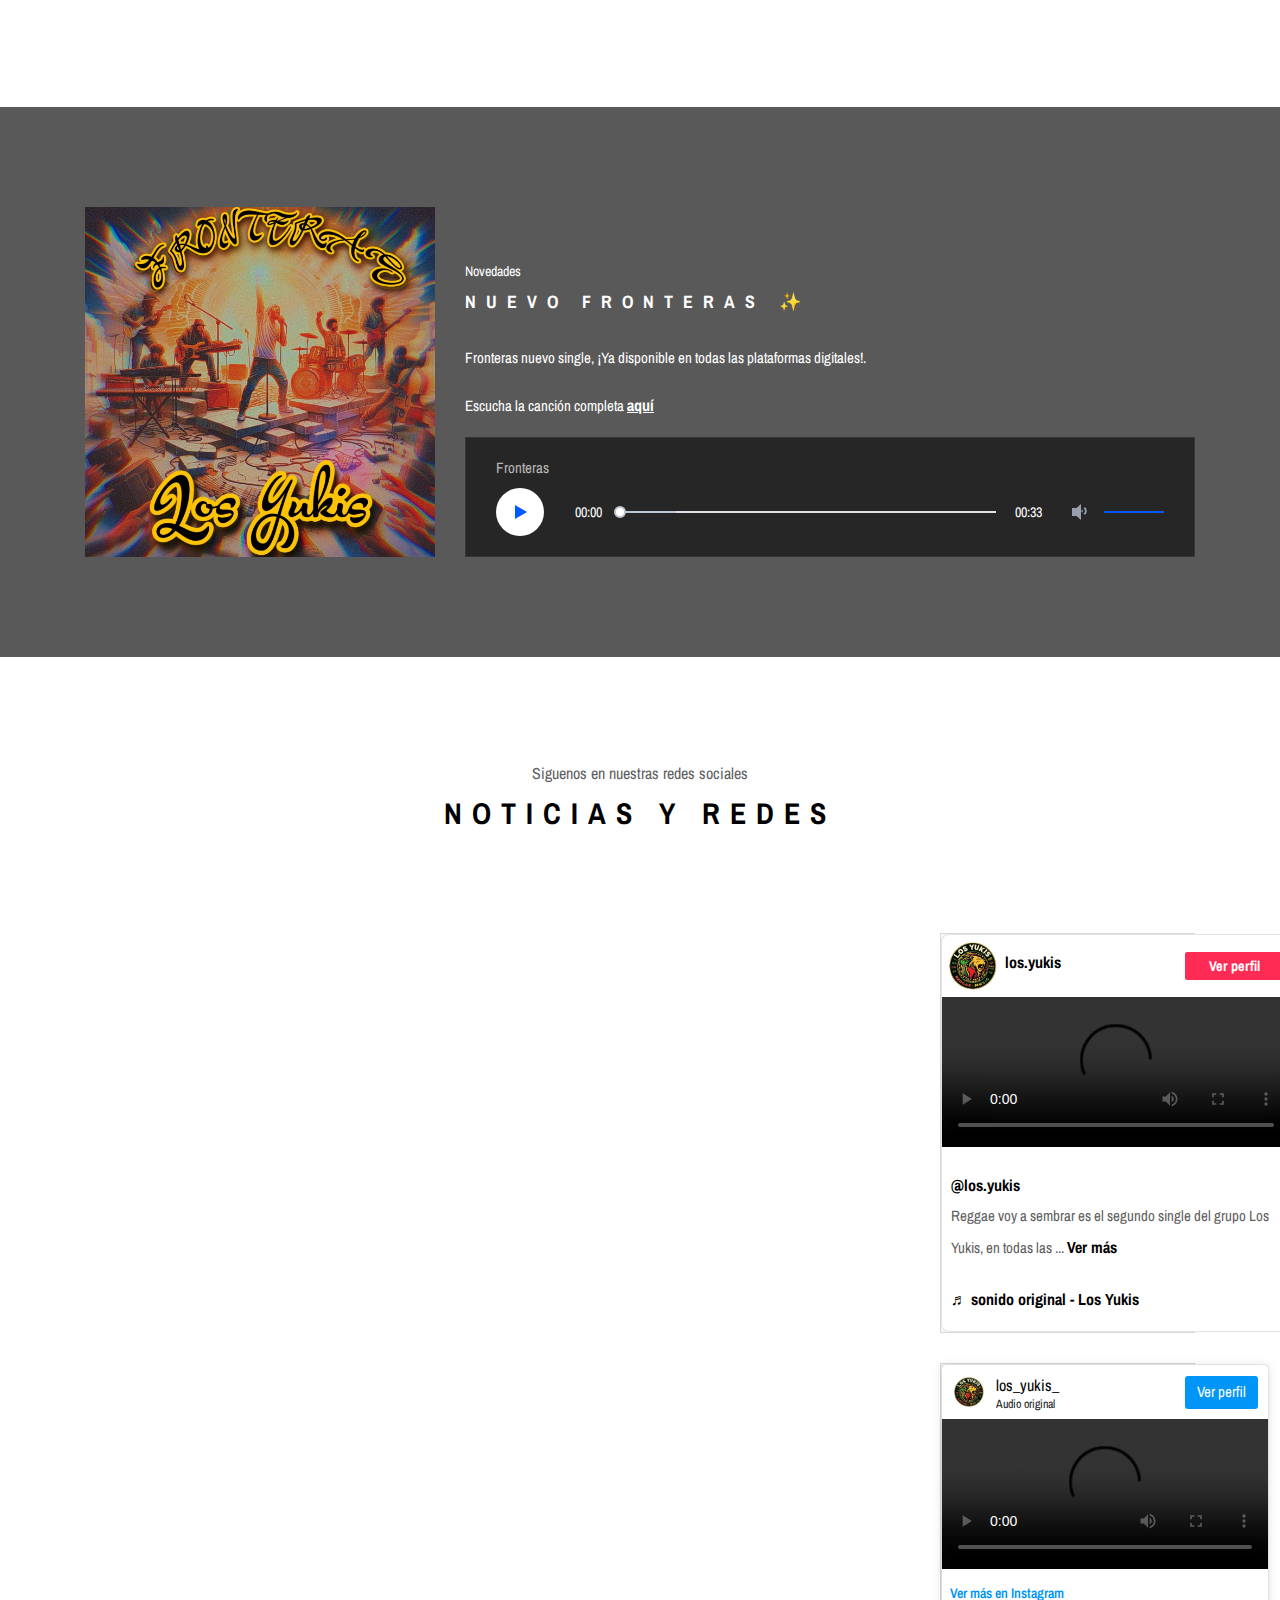
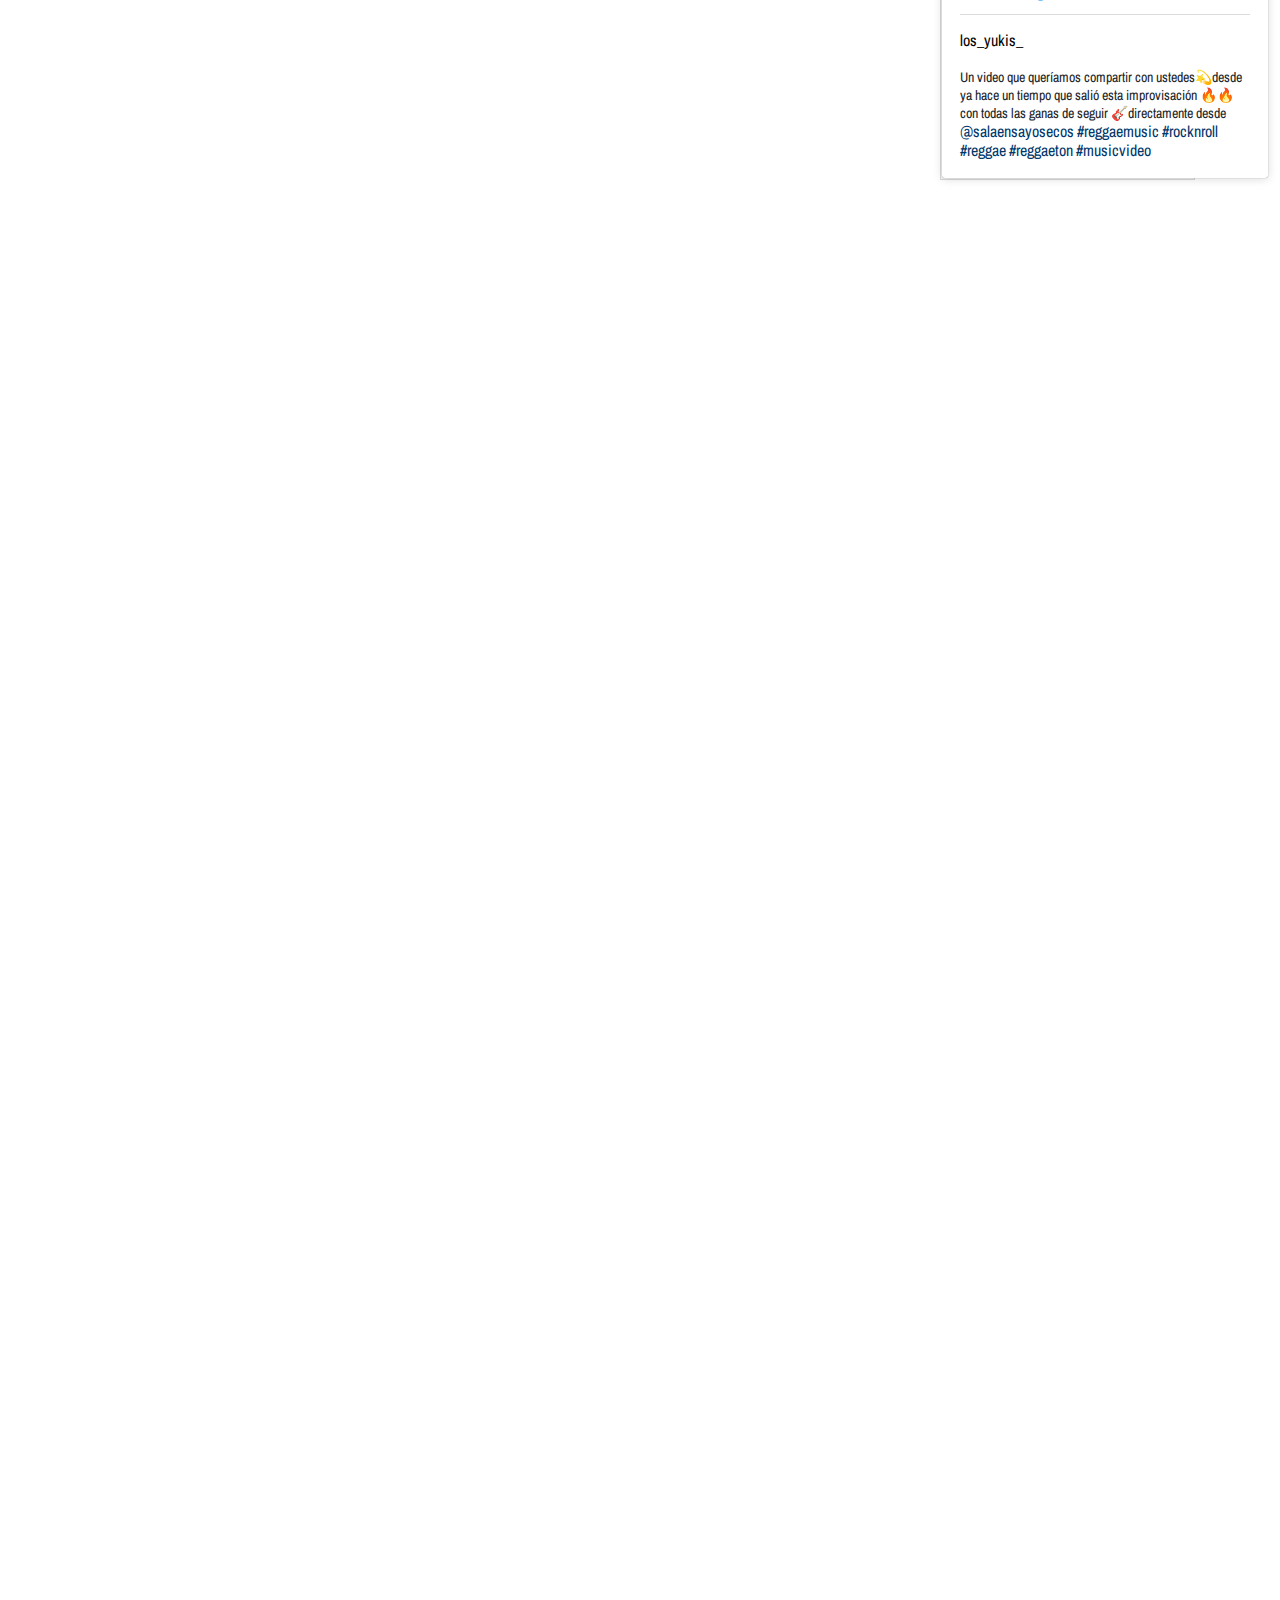
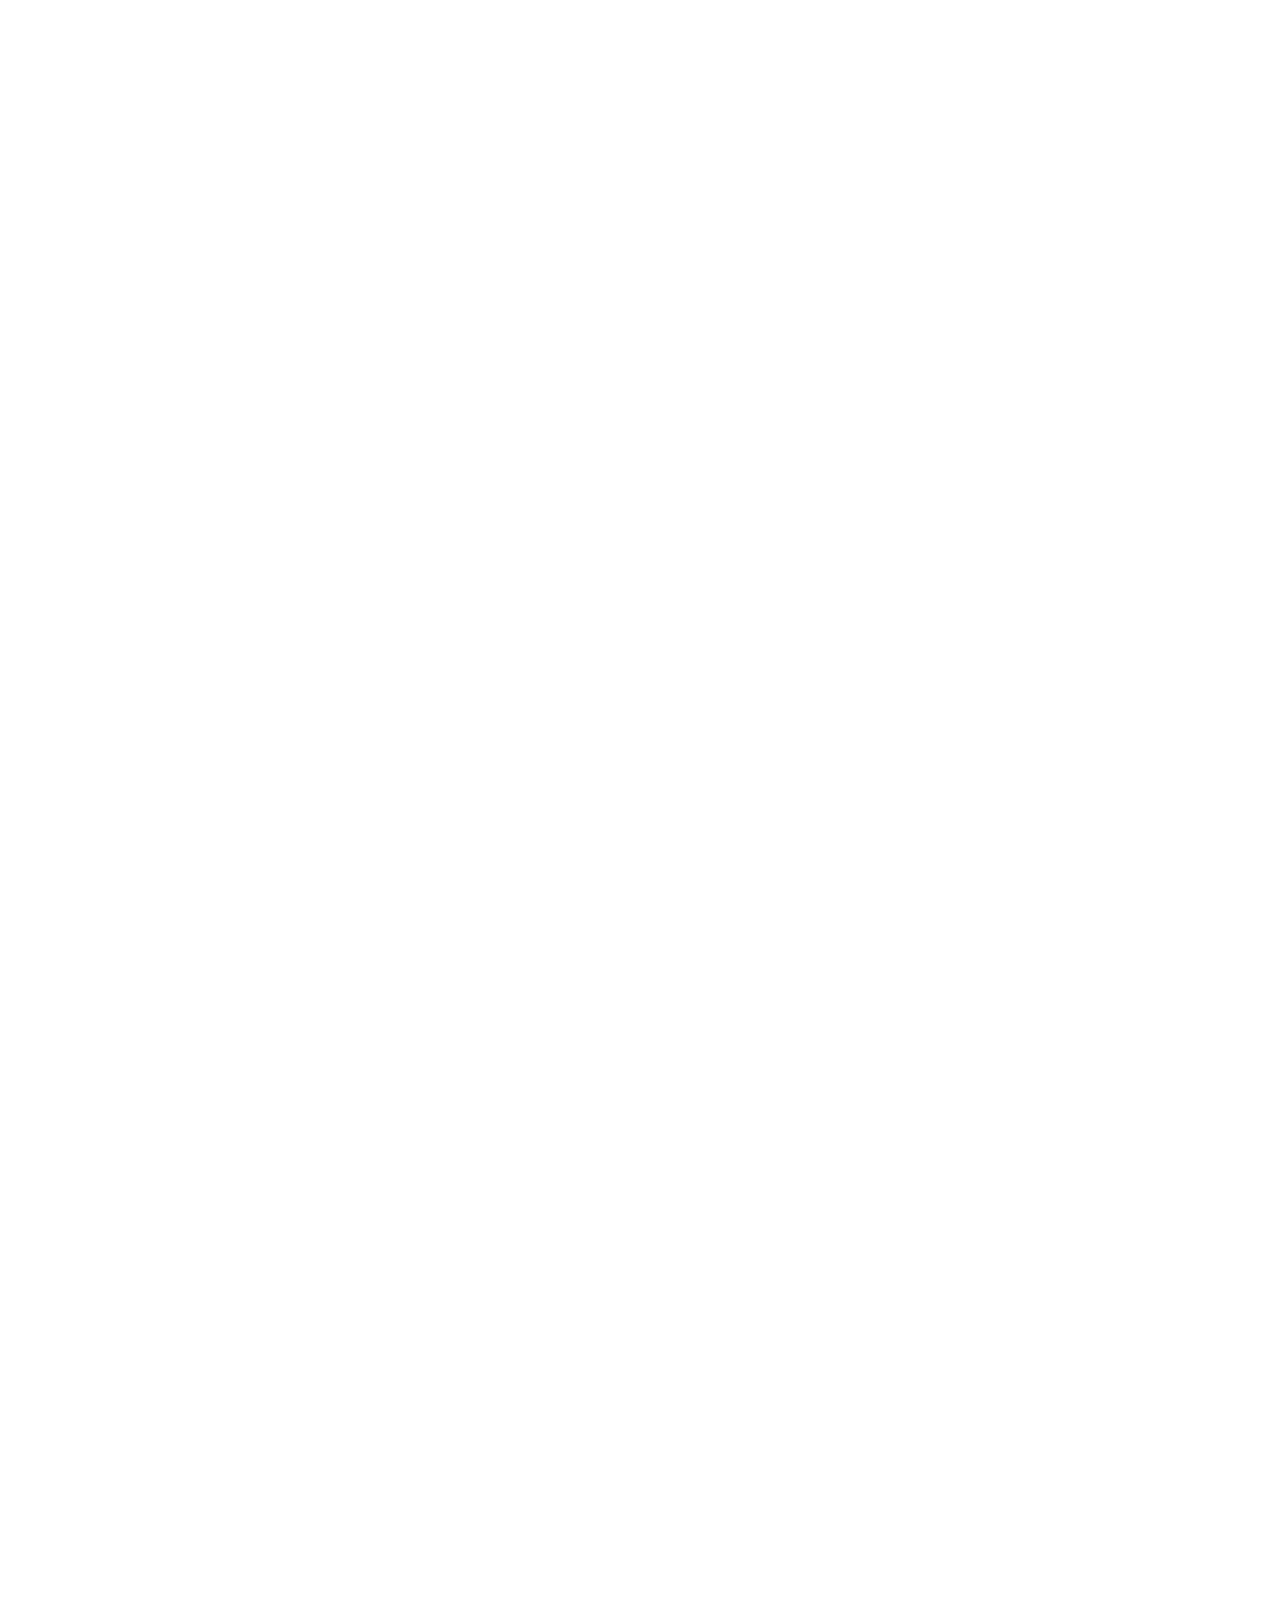
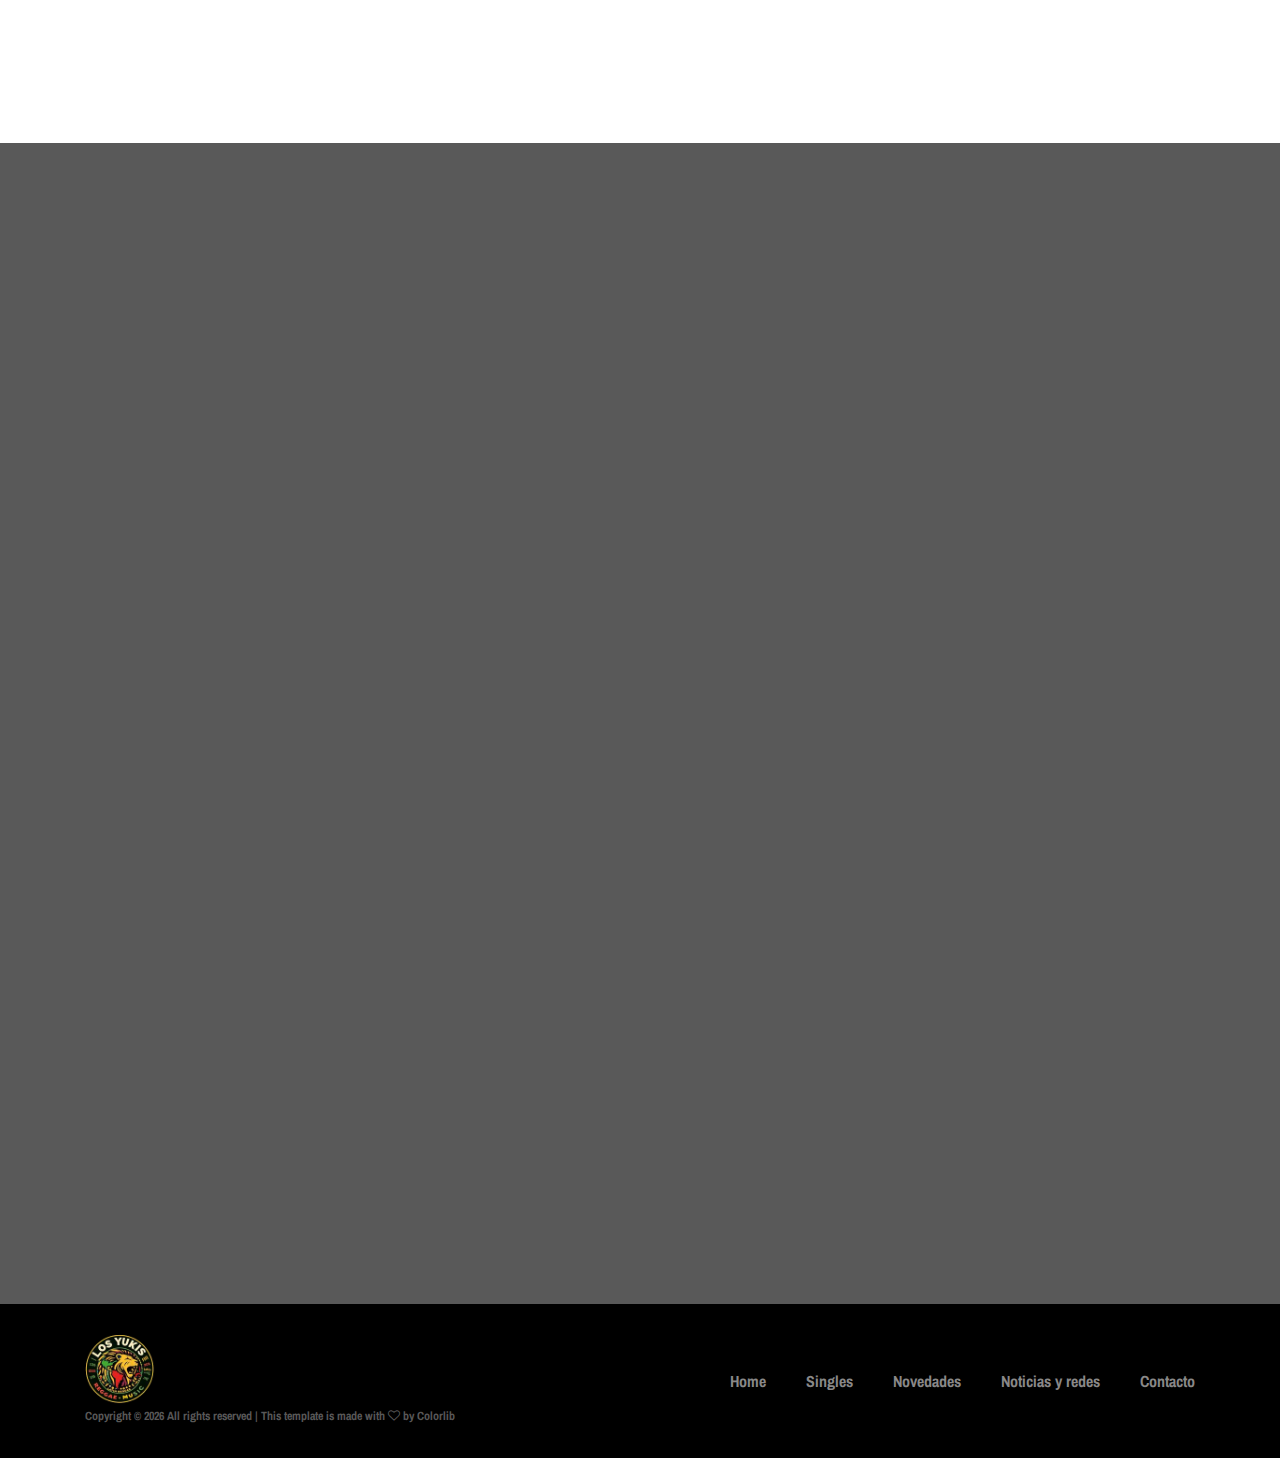
==== commit 6484ae08: "update text new single" ====
--- a/index.html
+++ b/index.html
@@ -282,7 +282,7 @@
                         <!-- Section Heading -->
                         <div class="section-heading white text-left mb-30">
                             <p>Novedades</p>
-                            <h2>Preview</h2>
+                            <h2>NUEVO FRONTERAS ✨</h2>
                         </div>
                         <p>Fronteras nuevo single, ¡Ya disponible en todas las plataformas digitales!.</p>
                         <p>Escucha la canción completa     <a target="_blank" href="https://hypeddit.com/3orz07" style="text-decoration: underline; color: #FFF;">aquí</a></p>
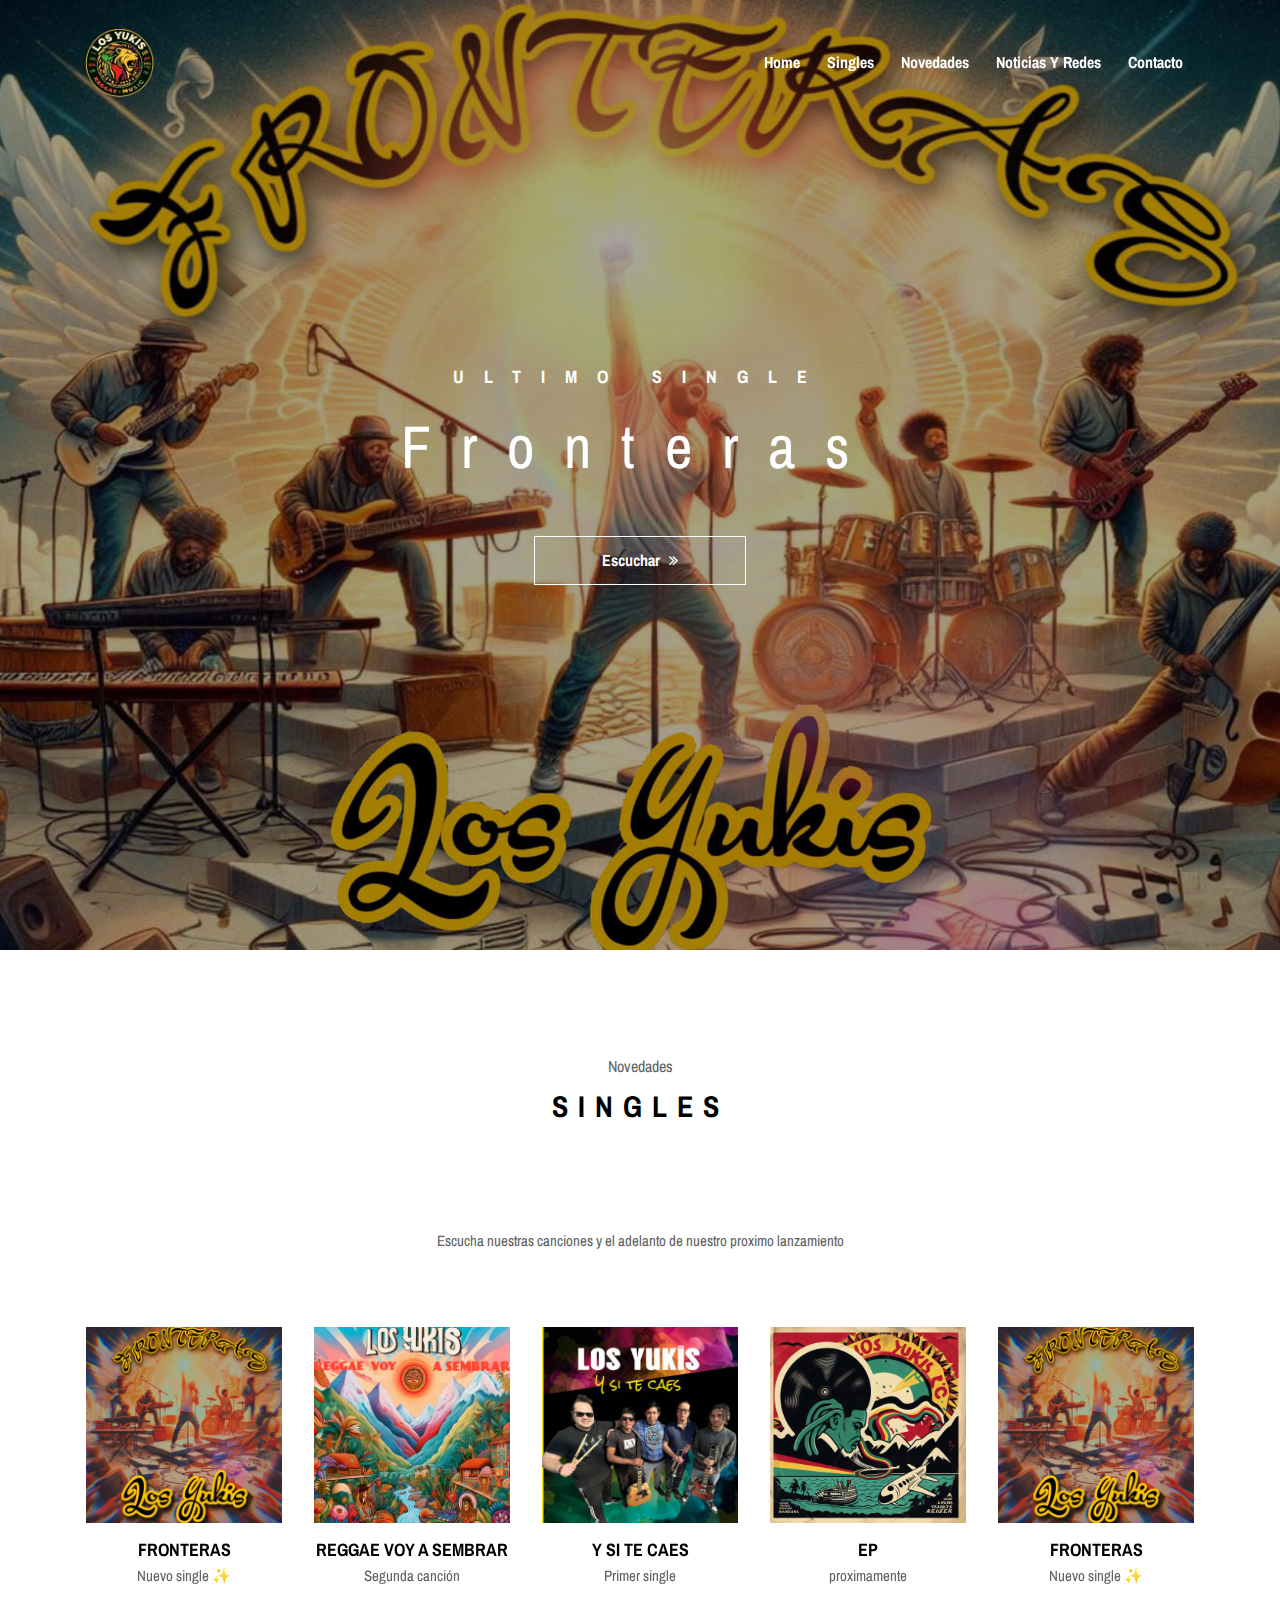
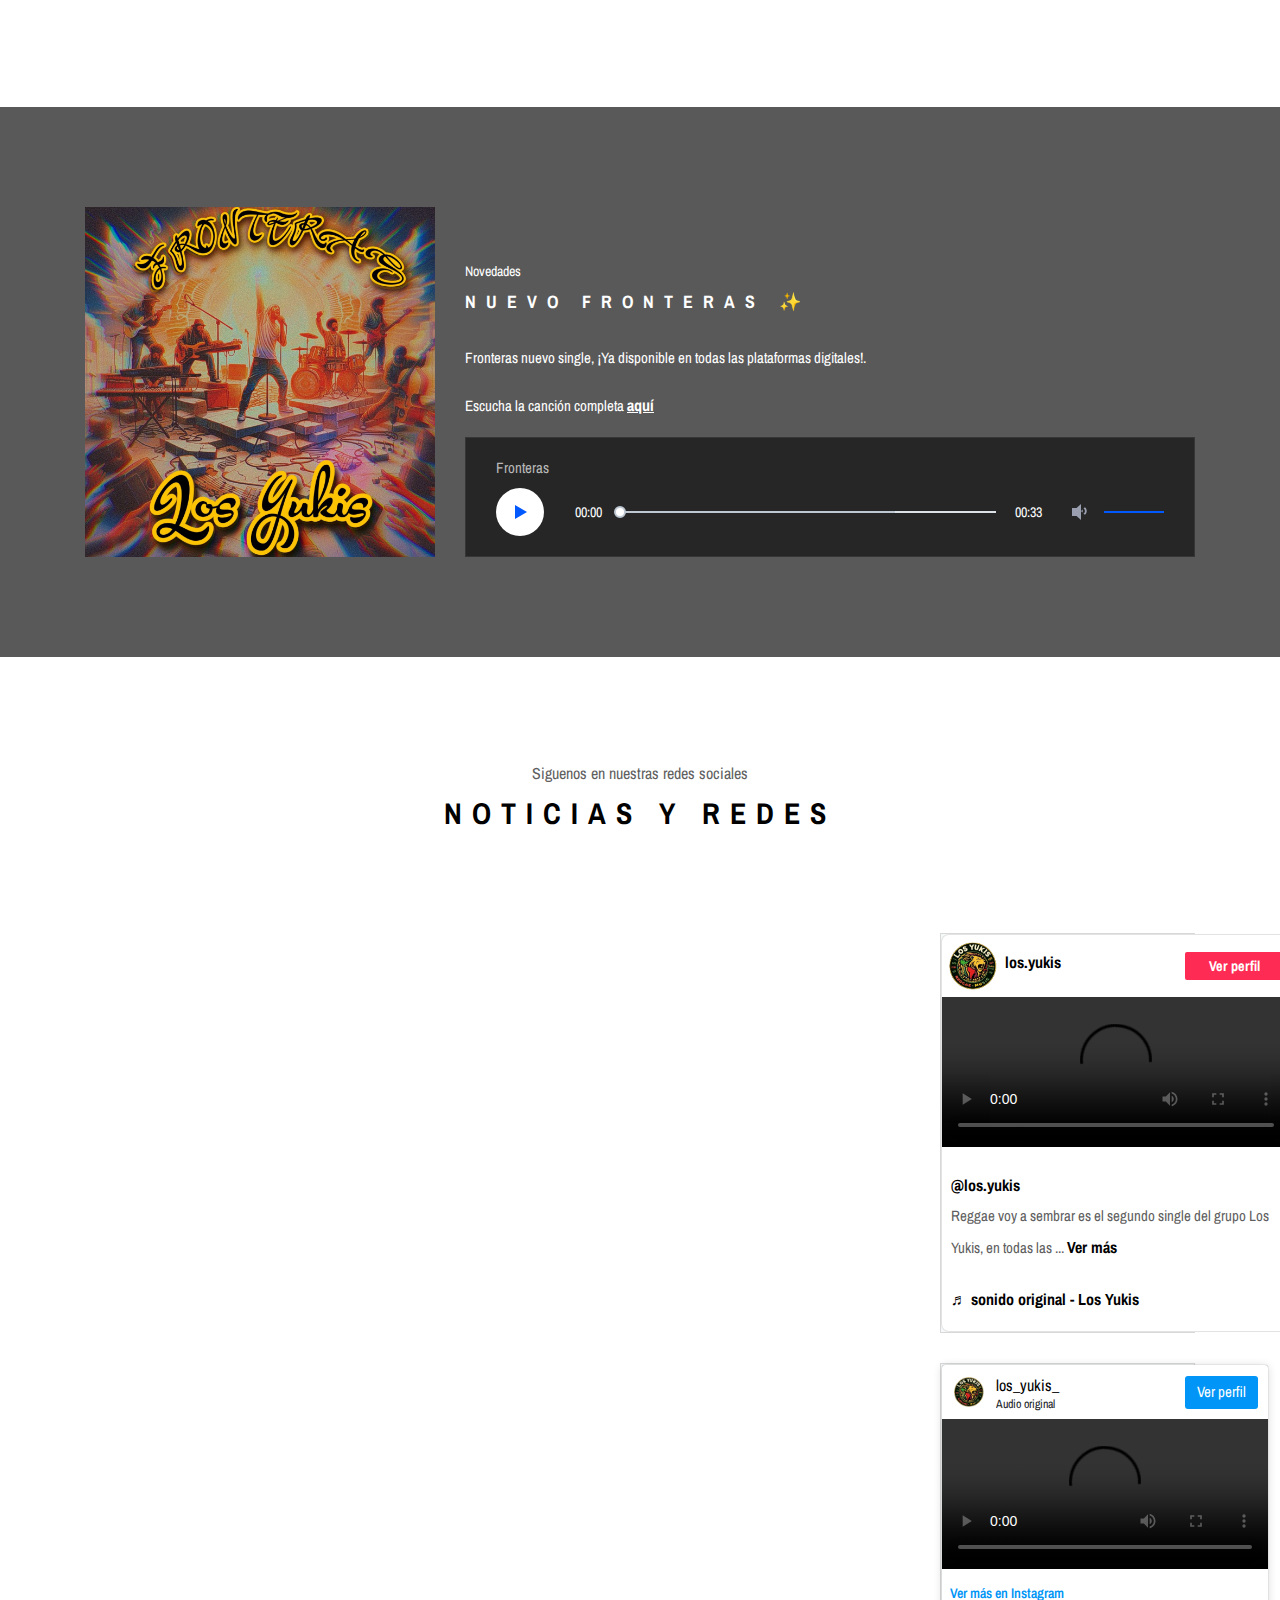
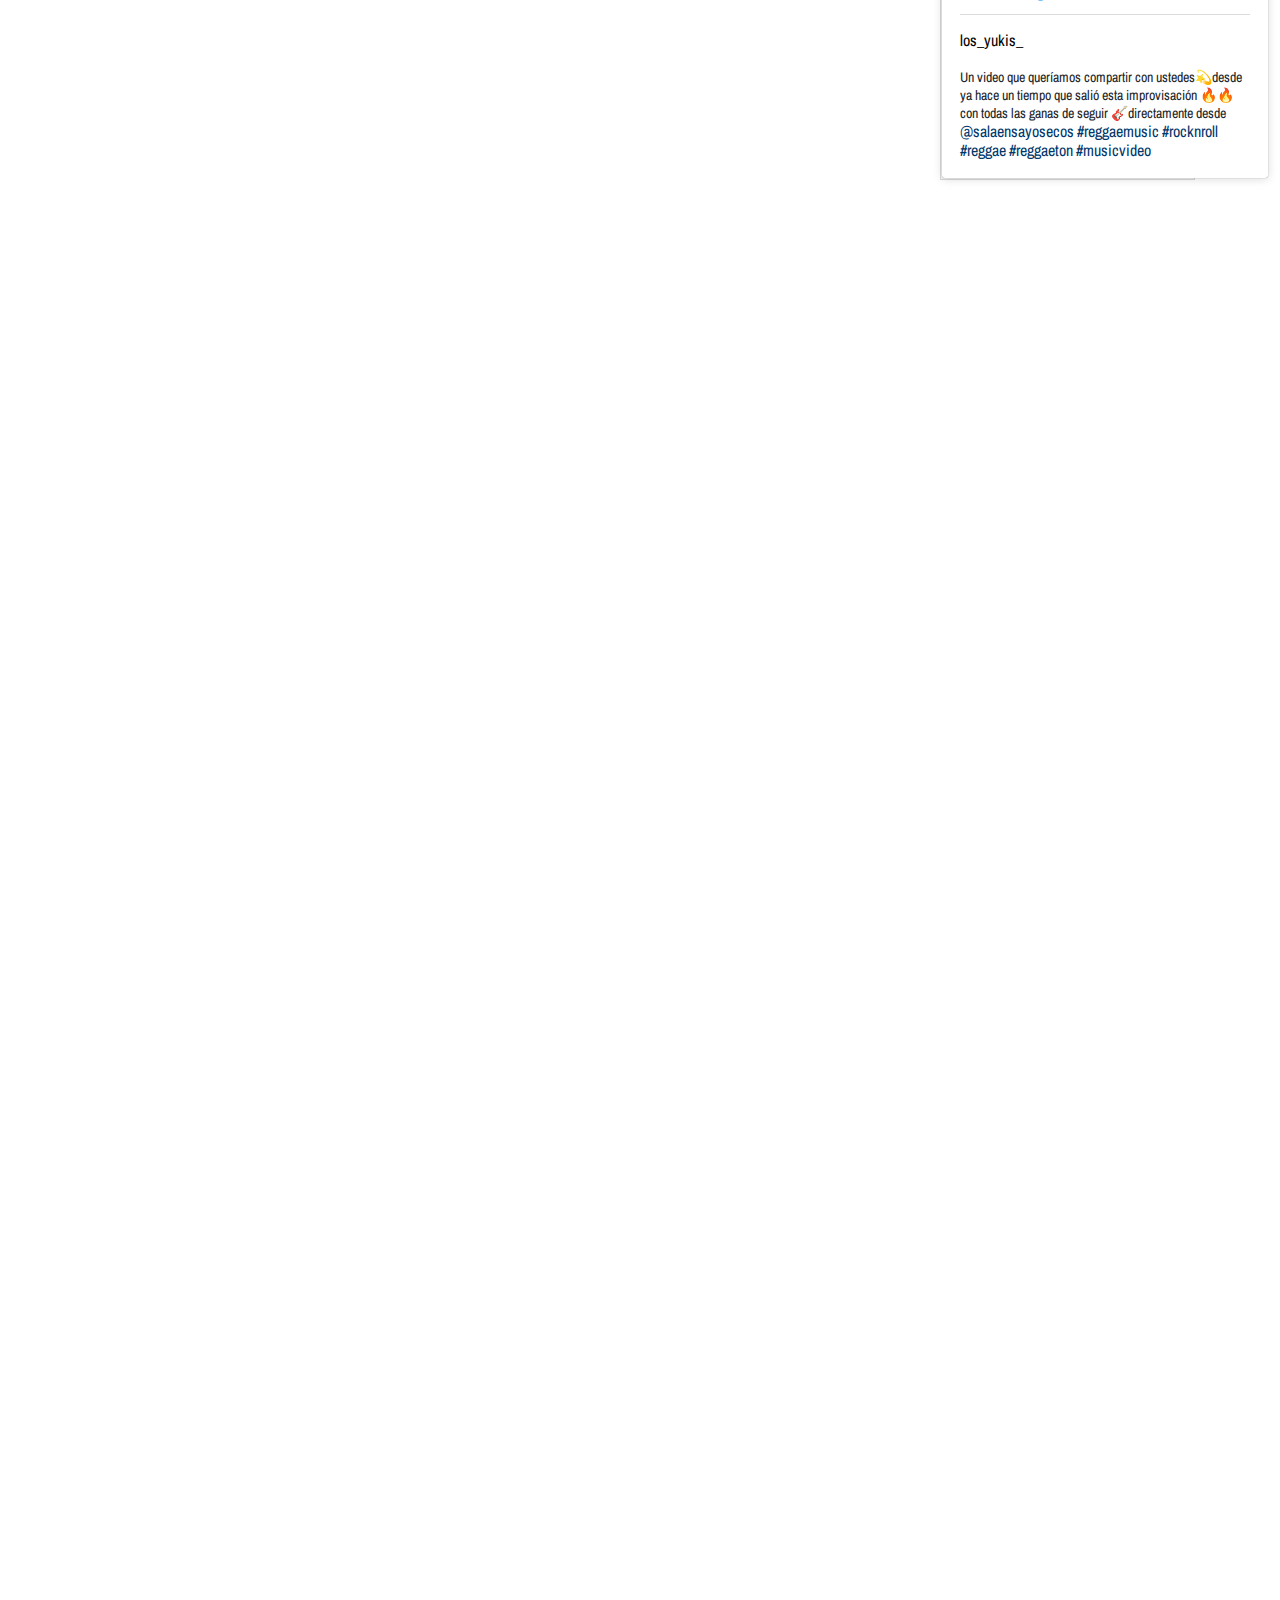
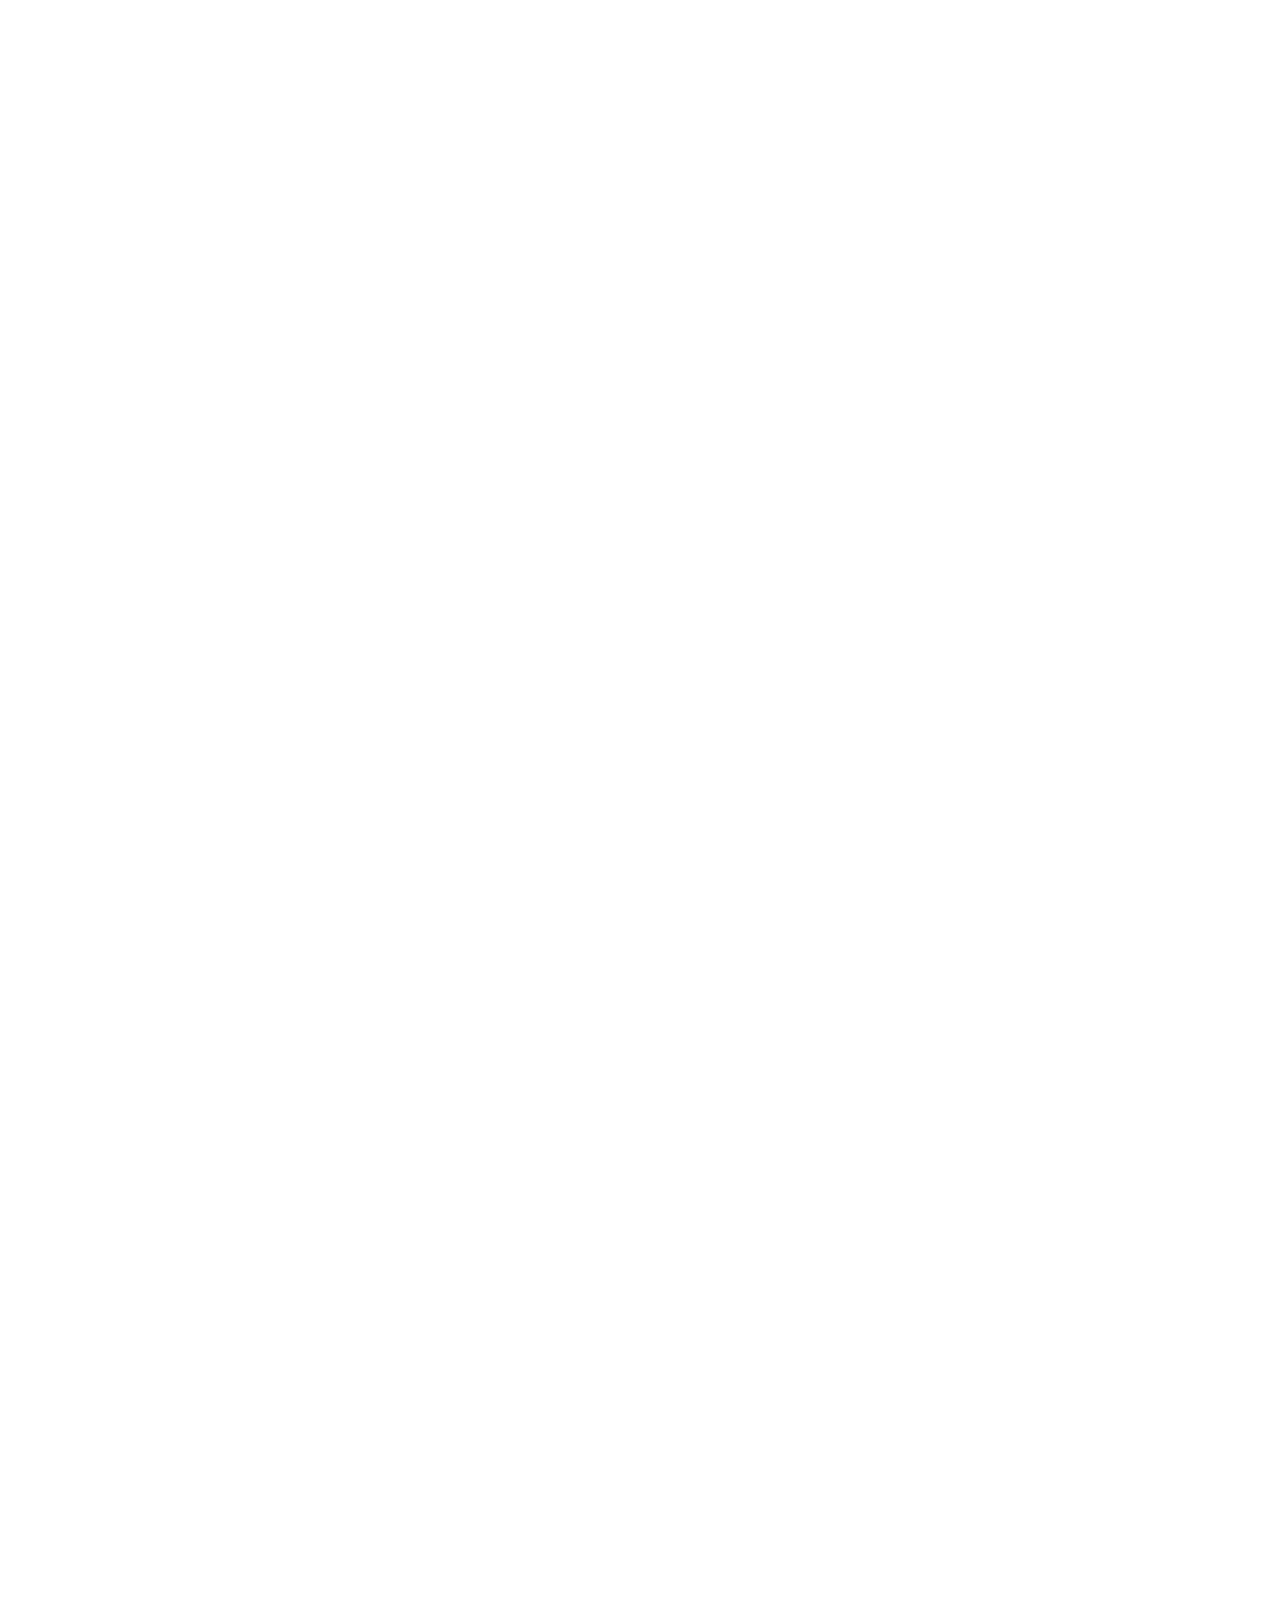
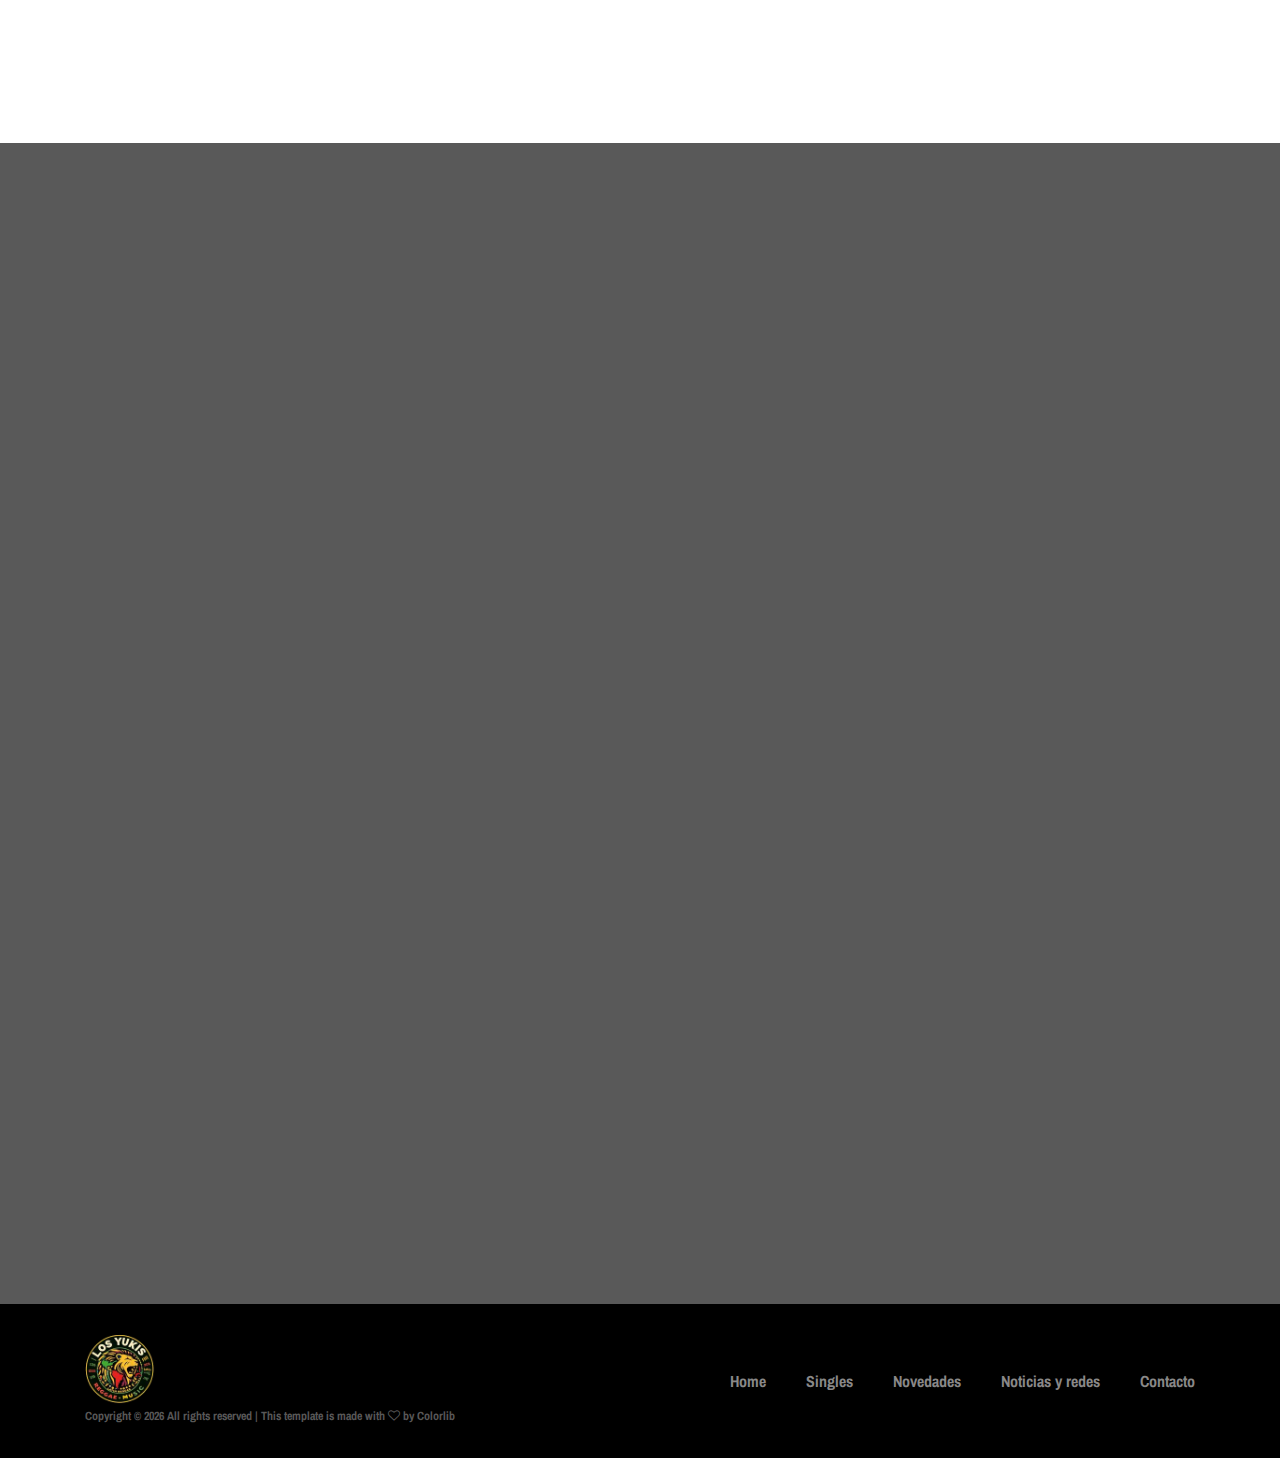
==== commit 7b076df6: "add page event" ====
--- a/index.html
+++ b/index.html
@@ -320,7 +320,7 @@
                         
                         <!-- Post Thumb -->
                         <div class="blog-post-thumb mt-30">
-                            <a href="https://www.instagram.com/templorestobar?utm_source=ig_web_button_share_sheet&igsh=ZDNlZDc0MzIxNw=="
+                            <a href="./evento.html"
                                 target="_blank">
                                 <img src="img/bg-img/flyer-templo-bar.jpeg" alt="" loading="lazy">
                             </a>
@@ -334,11 +334,11 @@
                         <!-- Blog Content -->
                         <div class="blog-content">
                             <!-- Post Title -->
-                            <a href="https://www.instagram.com/templorestobar?utm_source=ig_web_button_share_sheet&igsh=ZDNlZDc0MzIxNw==" target="_blank"
+                            <a href="./evento.html" target="_blank"
                                class="post-title">Tocata en Templorestobar Maipú con la banda Subsorial</a>
                             <!-- Post Excerpt -->
                             <div class="col-12 text-left wow fadeInUp" data-wow-delay="500ms">
-                                <a href="https://www.instagram.com/templorestobar?utm_source=ig_web_button_share_sheet&igsh=ZDNlZDc0MzIxNw=="
+                                <a href="./evento.html"
                                     target="_blank" class="post-title">
                                     <button class="btn oneMusic-btn mt-30" type="submit">Ver más
                                         <i class="fa fa-angle-double-right"></i>
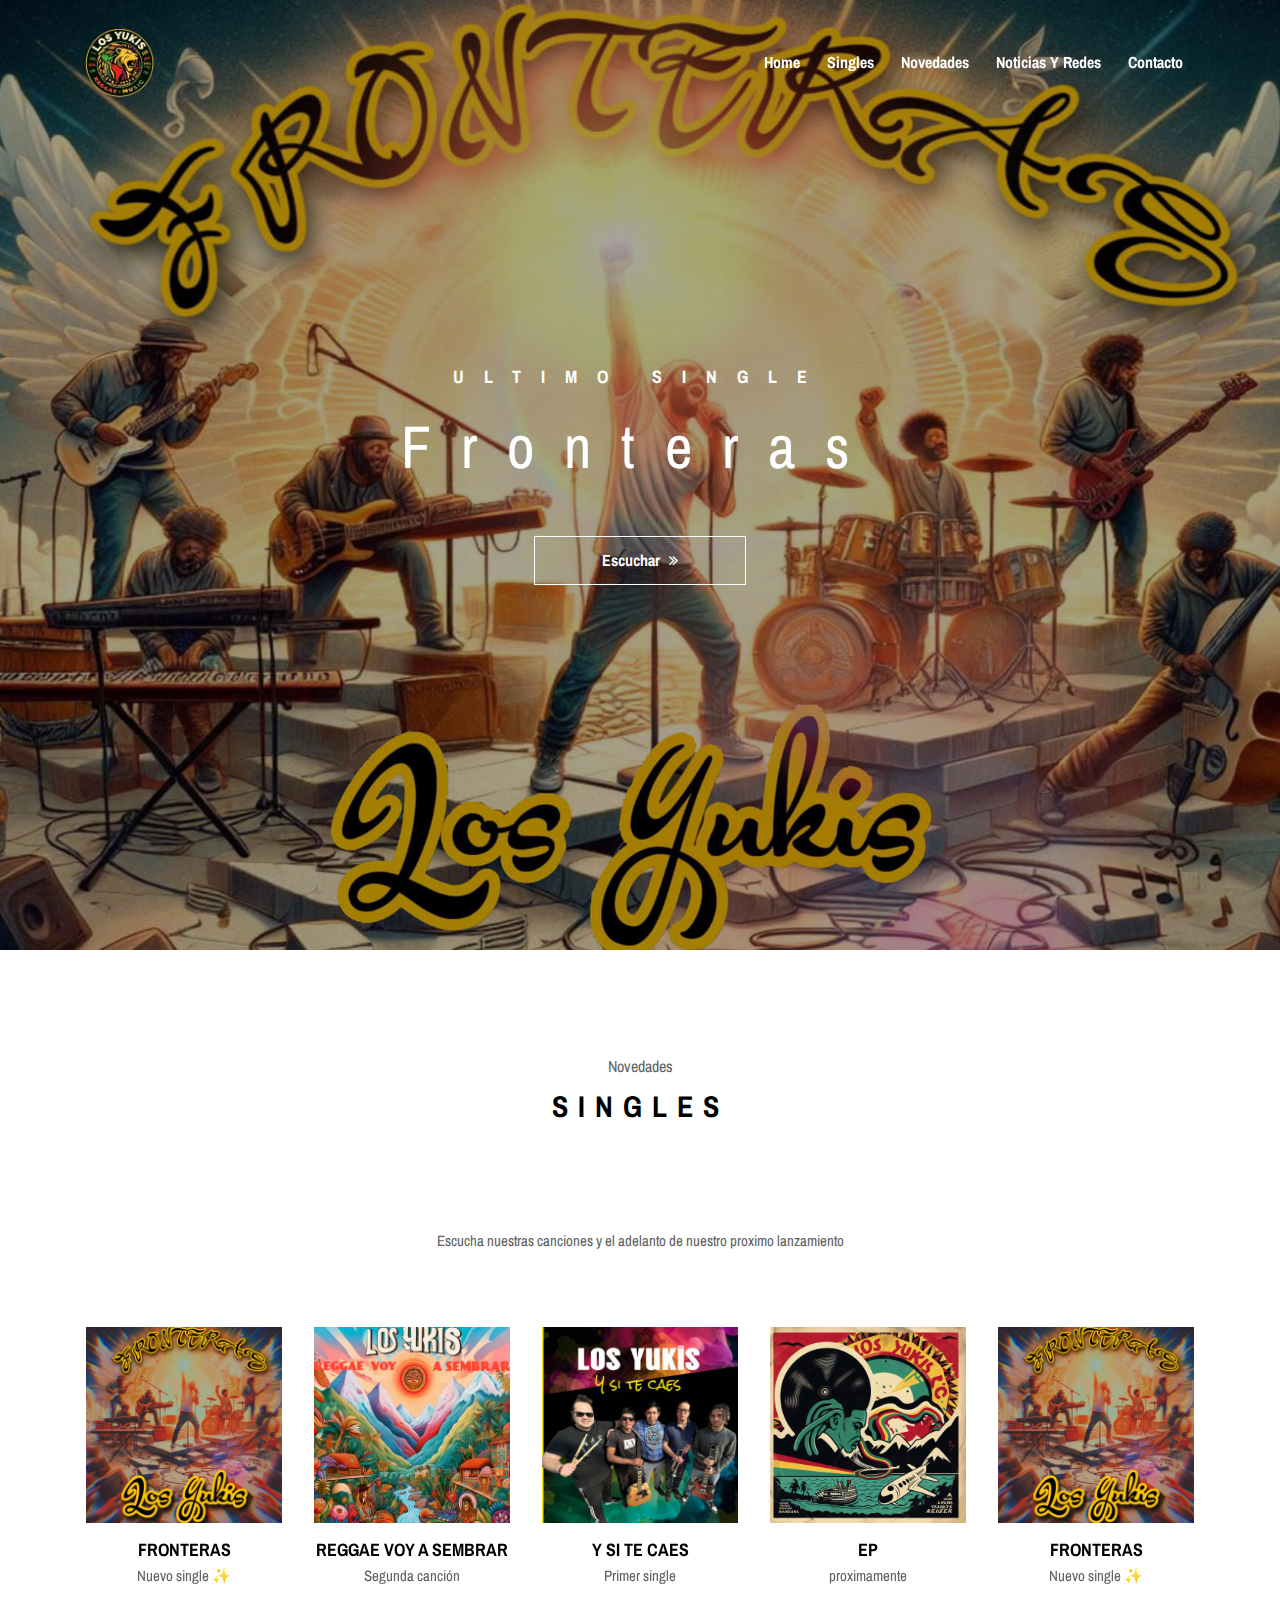
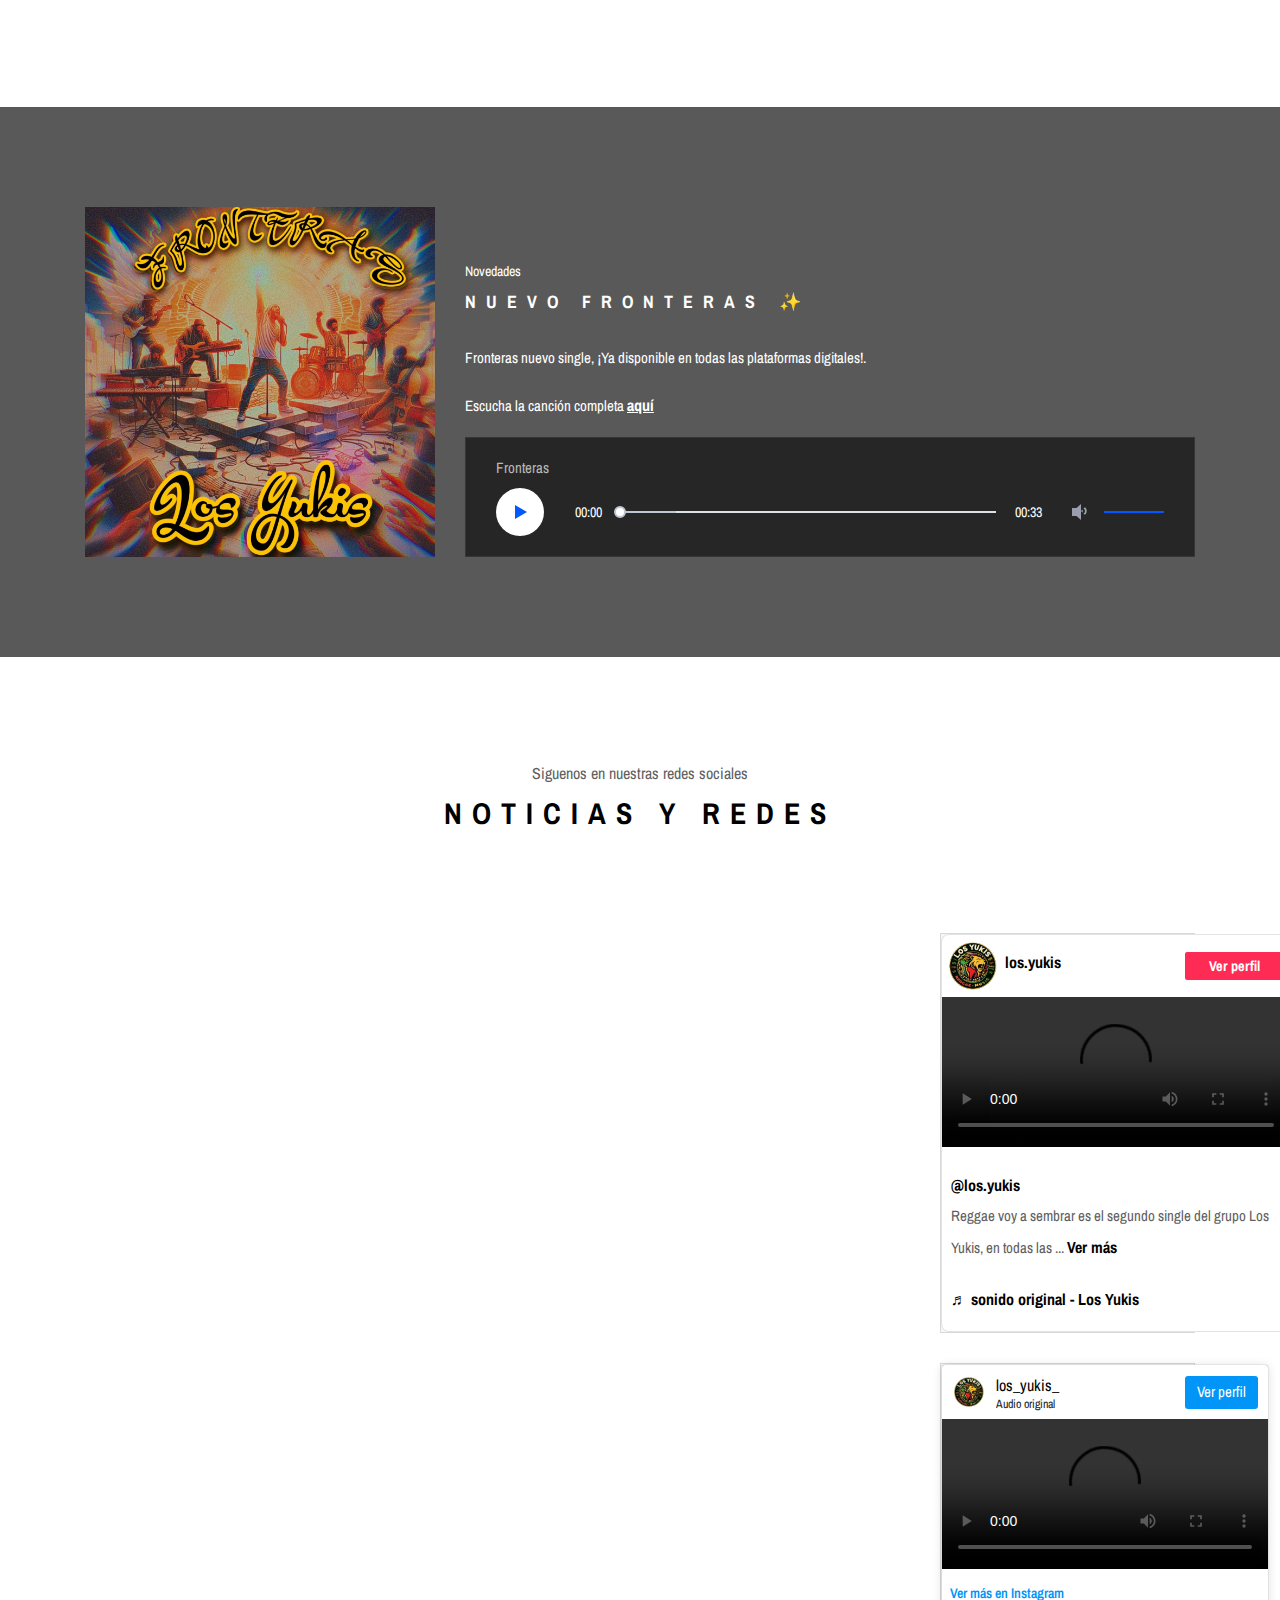
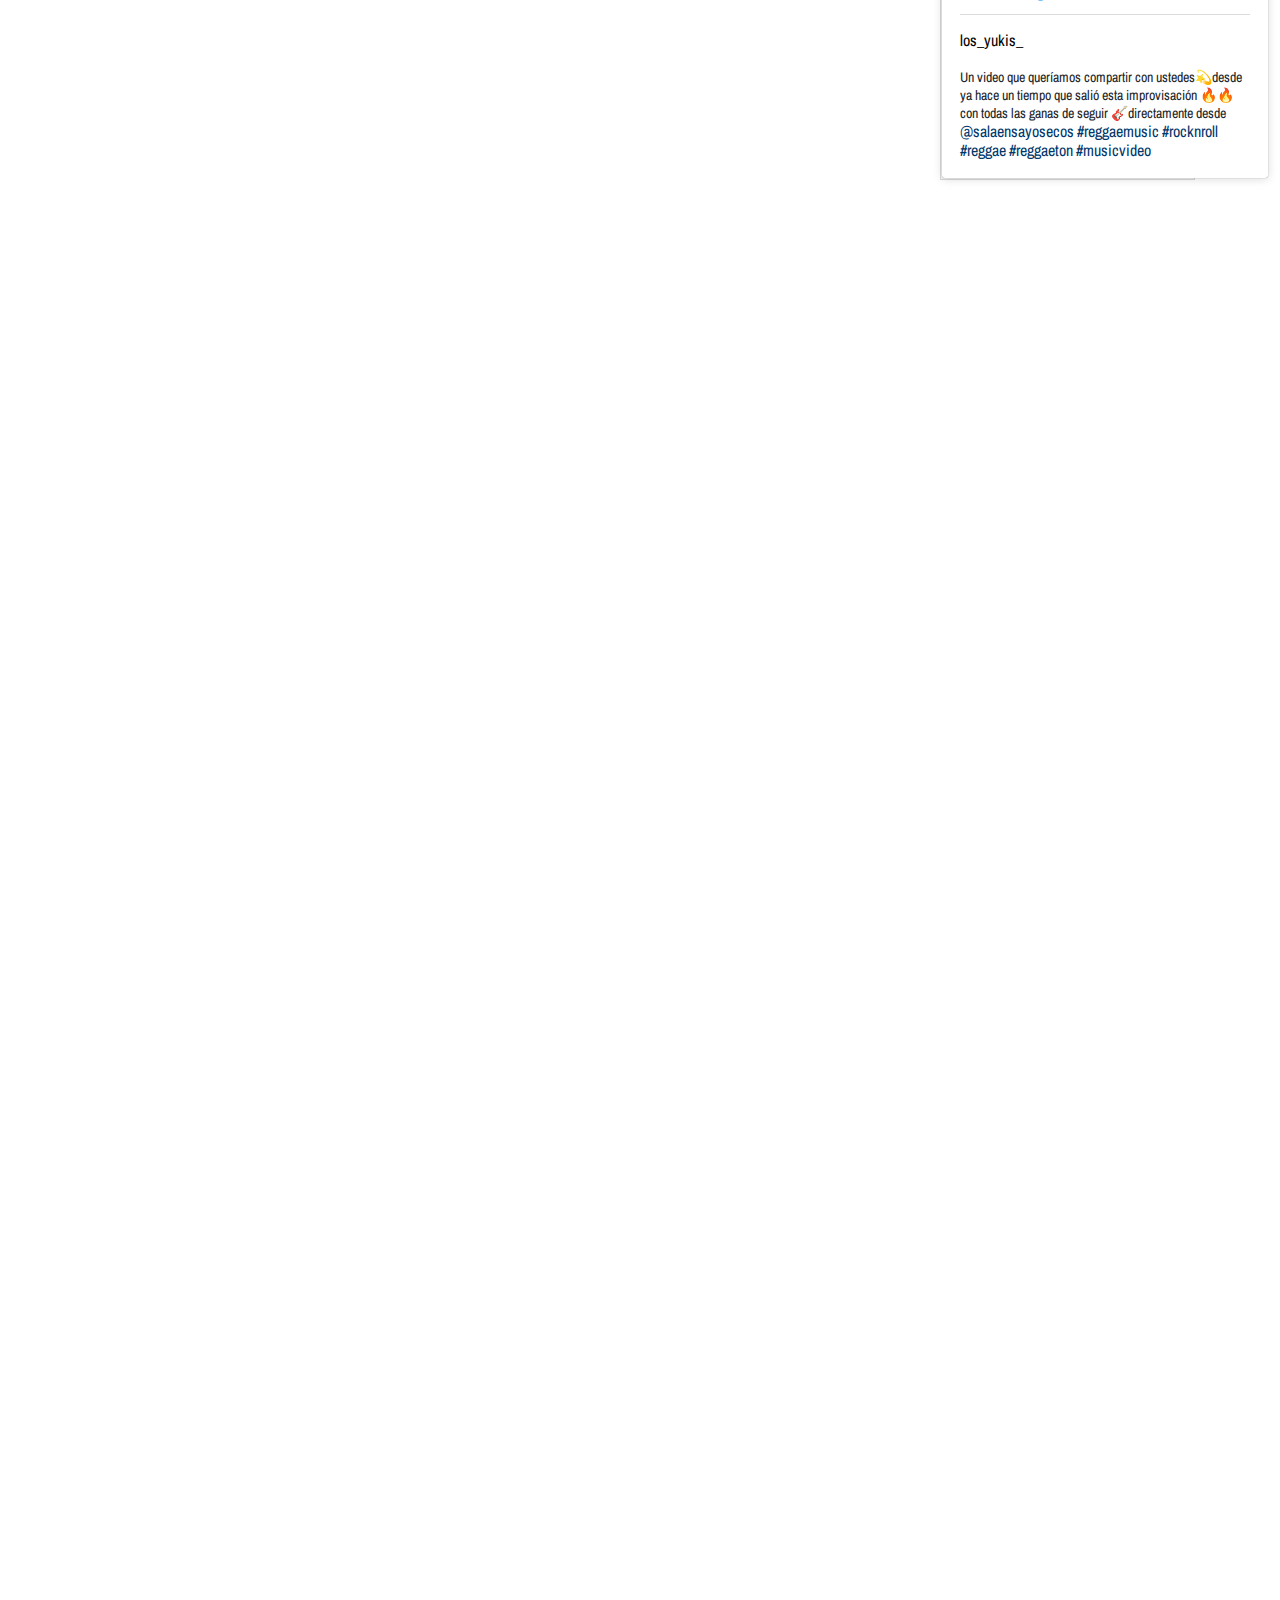
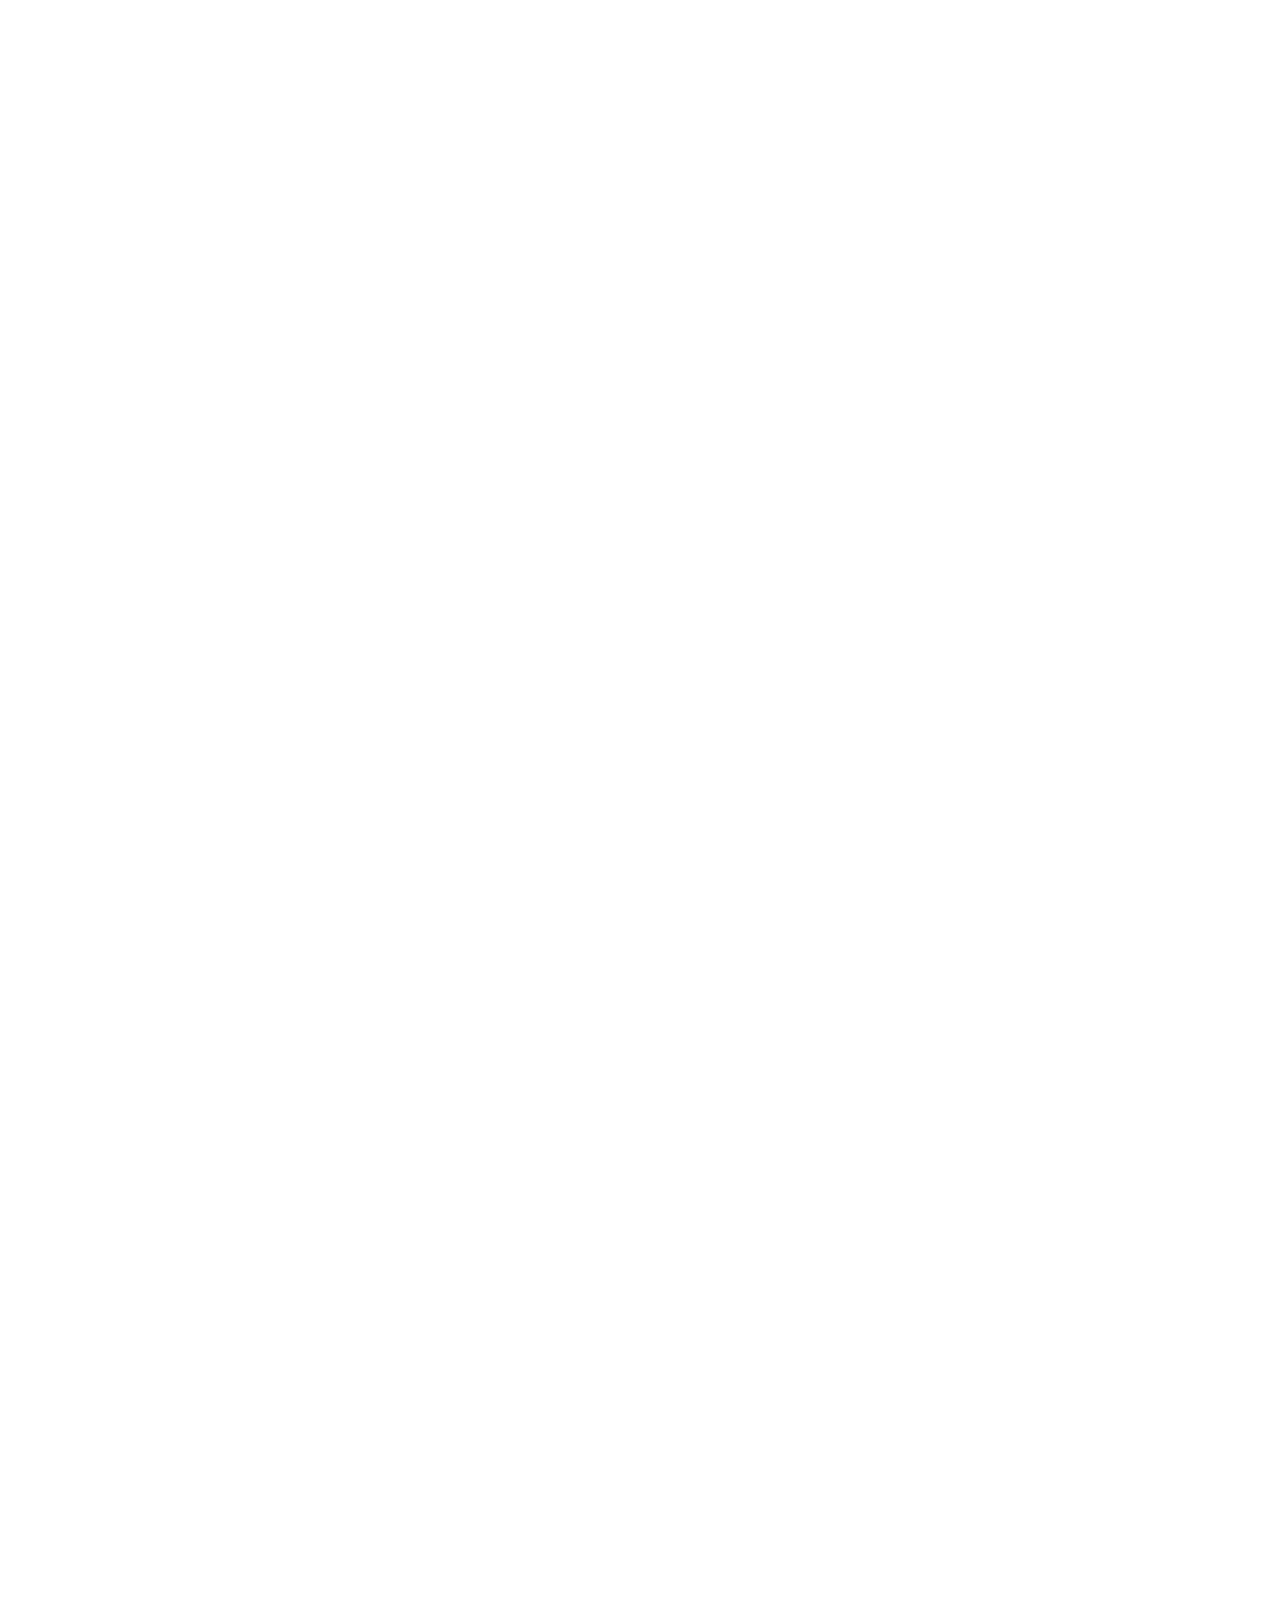
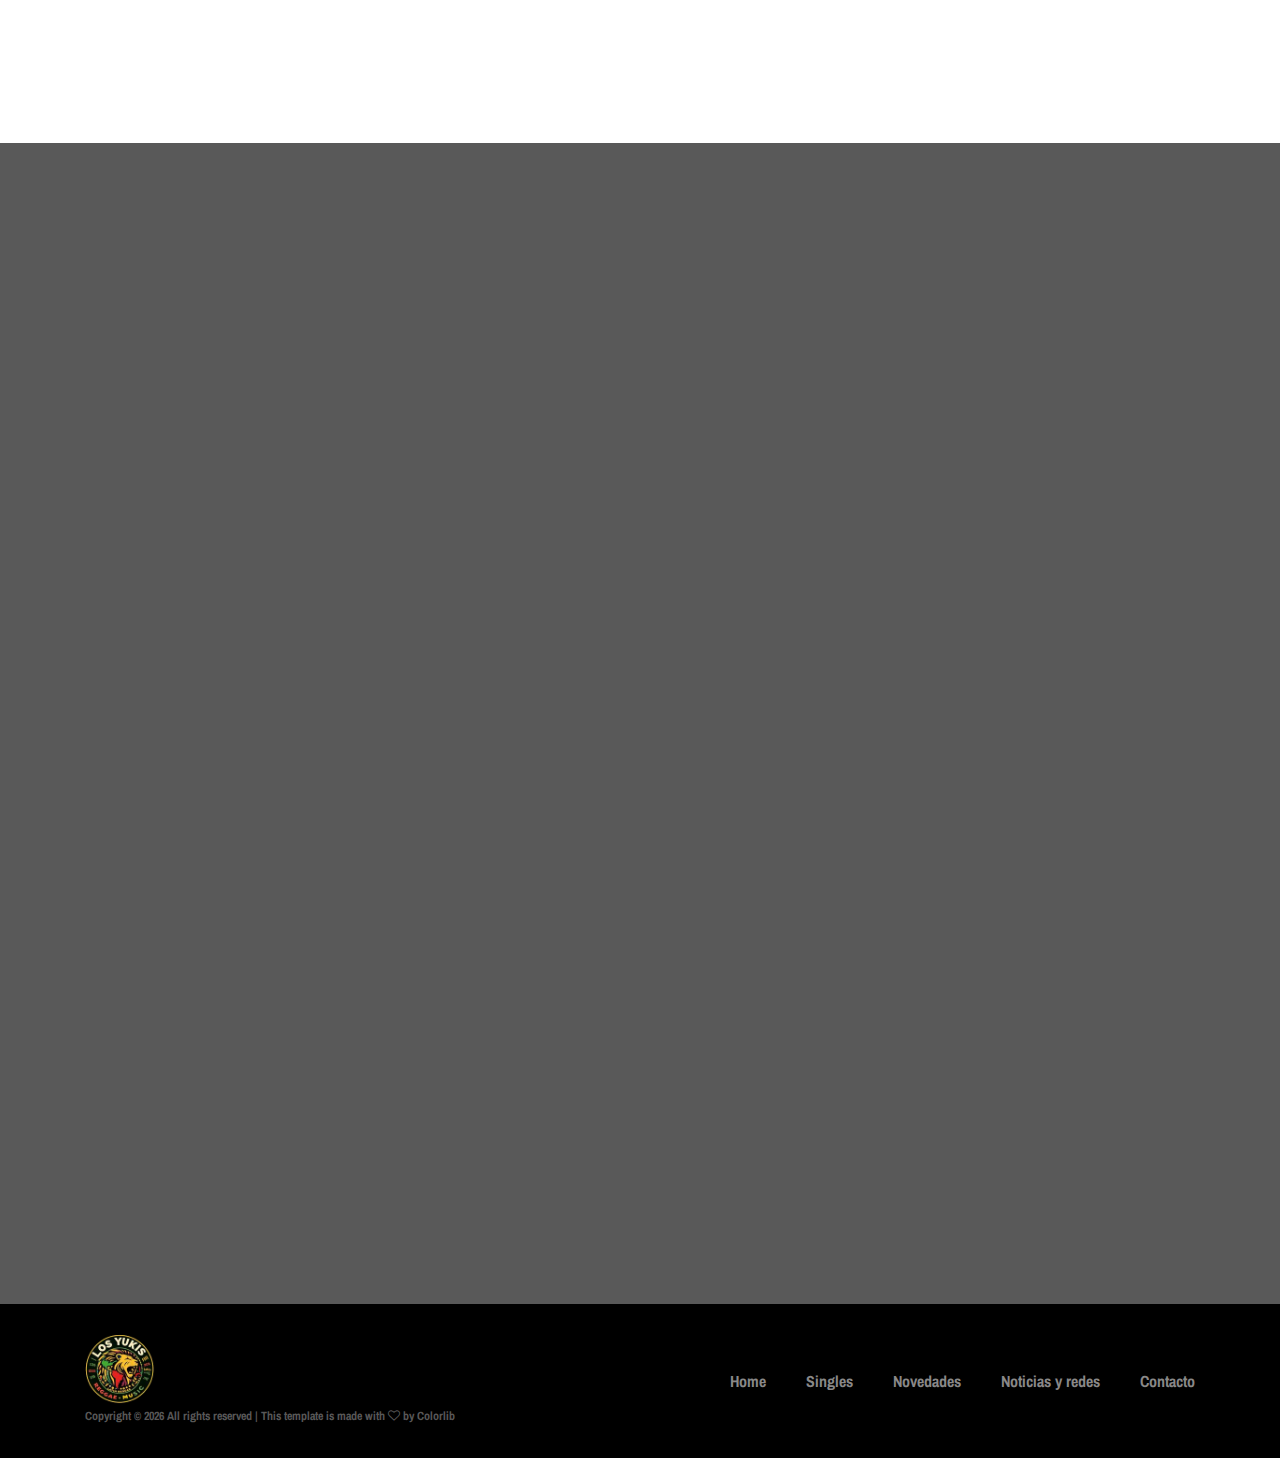
==== commit a69bd584: "remove target blank link" ====
--- a/index.html
+++ b/index.html
@@ -320,8 +320,7 @@
                         
                         <!-- Post Thumb -->
                         <div class="blog-post-thumb mt-30">
-                            <a href="./evento.html"
-                                target="_blank">
+                            <a href="./evento.html">
                                 <img src="img/bg-img/flyer-templo-bar.jpeg" alt="" loading="lazy">
                             </a>
                             <!-- Post Date -->
@@ -334,12 +333,12 @@
                         <!-- Blog Content -->
                         <div class="blog-content">
                             <!-- Post Title -->
-                            <a href="./evento.html" target="_blank"
+                            <a href="./evento.html"
                                class="post-title">Tocata en Templorestobar Maipú con la banda Subsorial</a>
                             <!-- Post Excerpt -->
                             <div class="col-12 text-left wow fadeInUp" data-wow-delay="500ms">
                                 <a href="./evento.html"
-                                    target="_blank" class="post-title">
+                                    class="post-title">
                                     <button class="btn oneMusic-btn mt-30" type="submit">Ver más
                                         <i class="fa fa-angle-double-right"></i>
                                     </button>
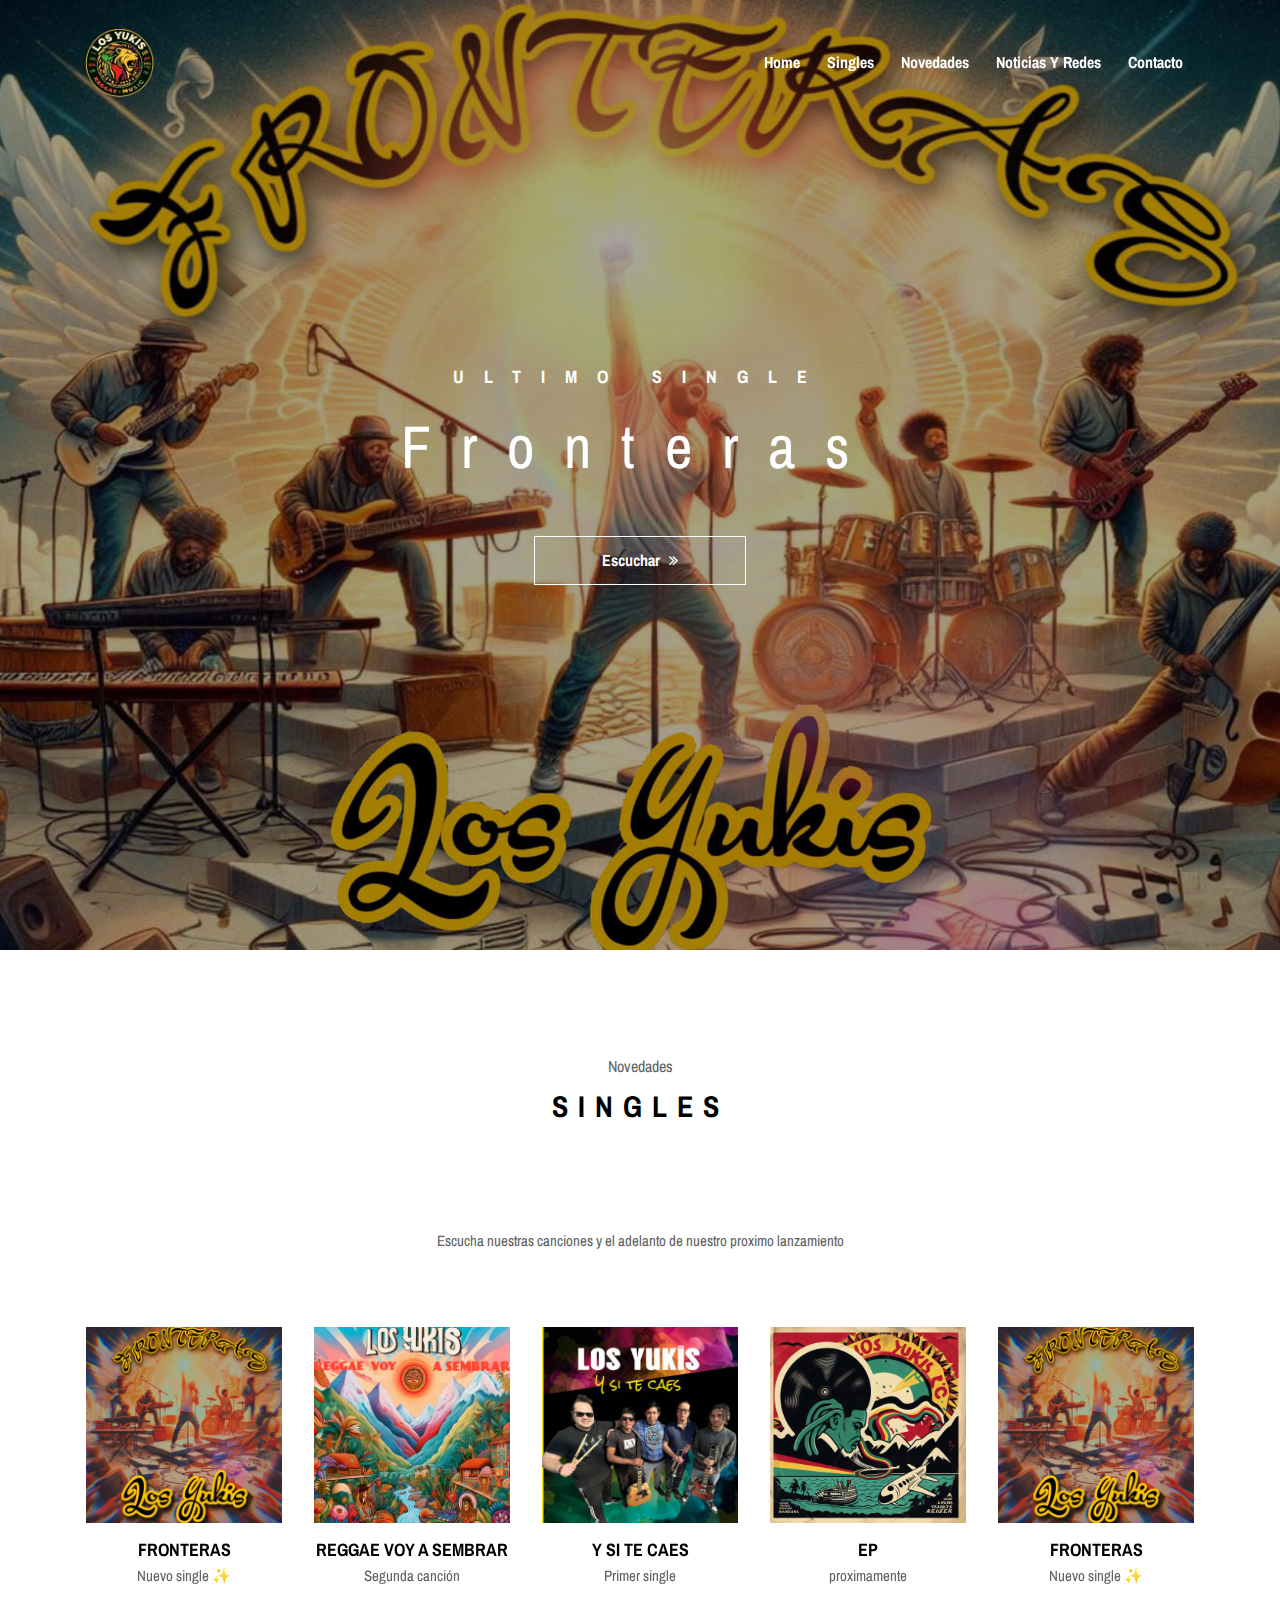
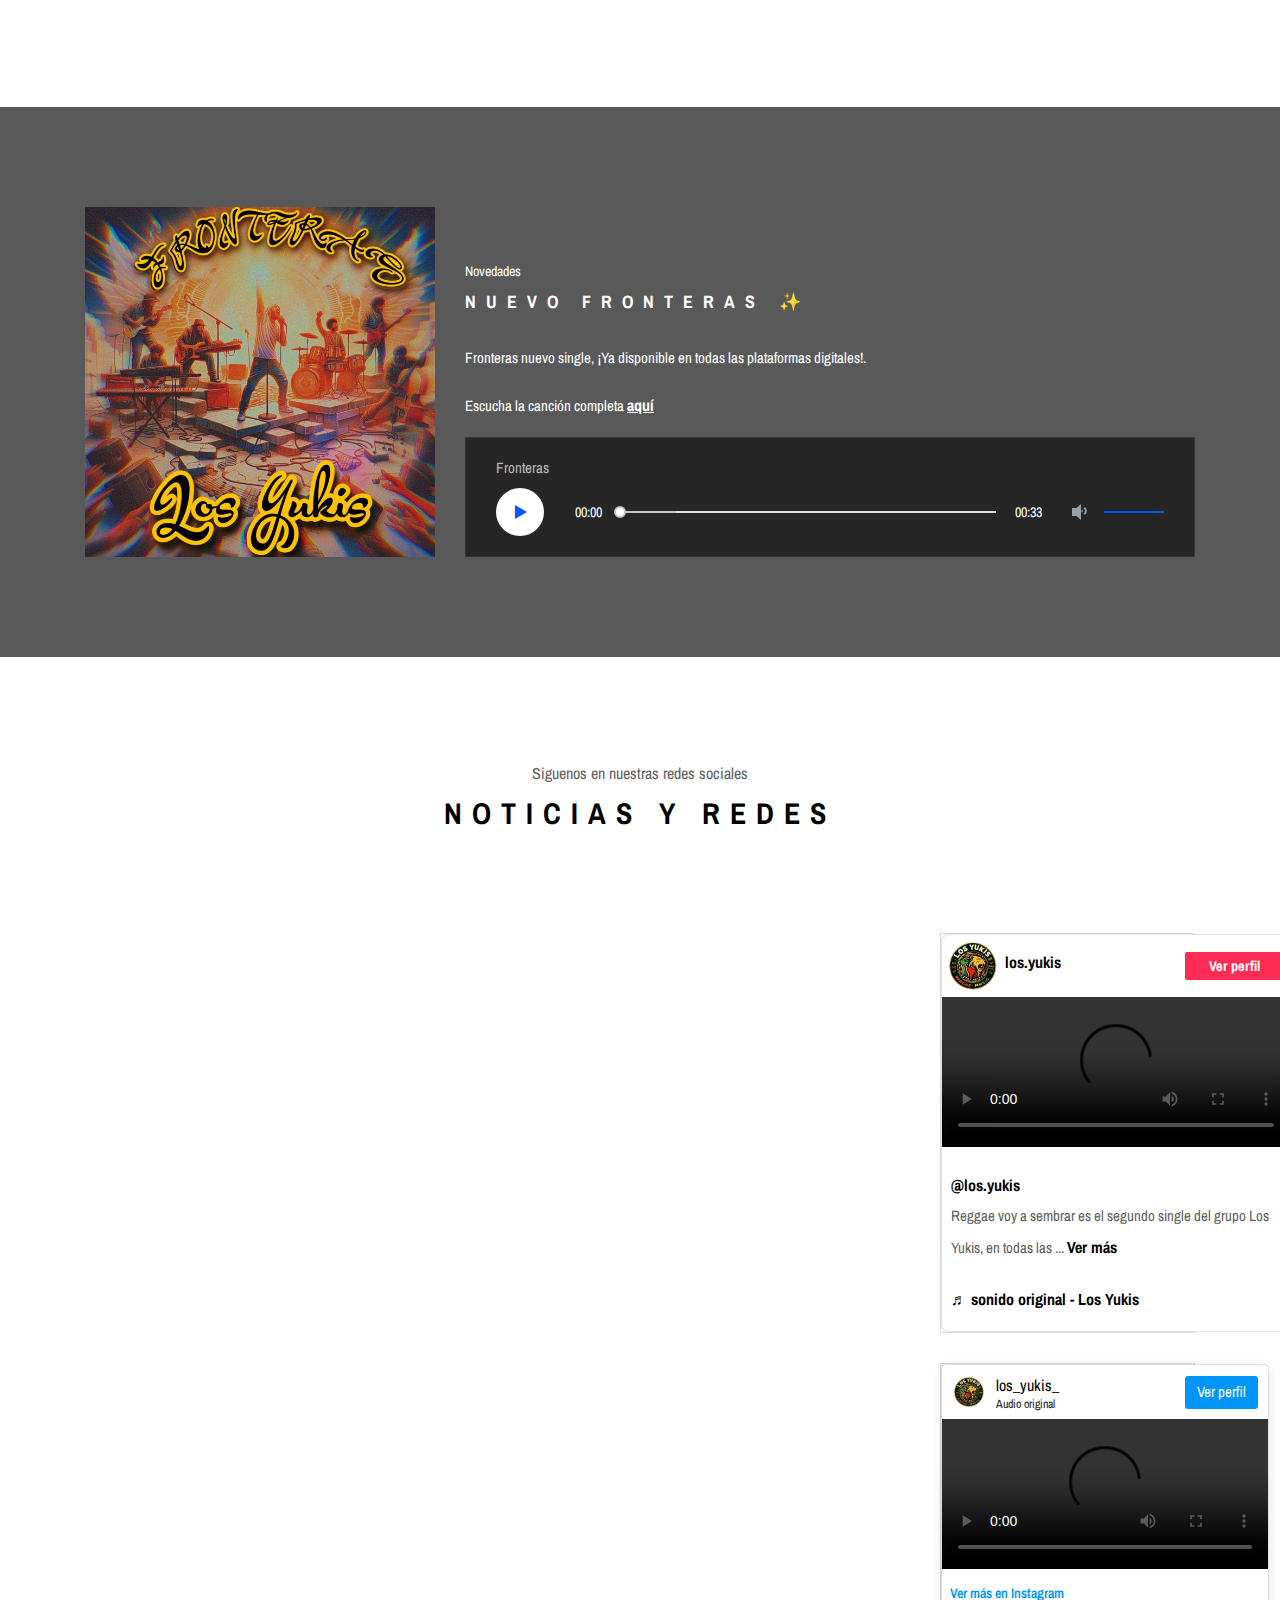
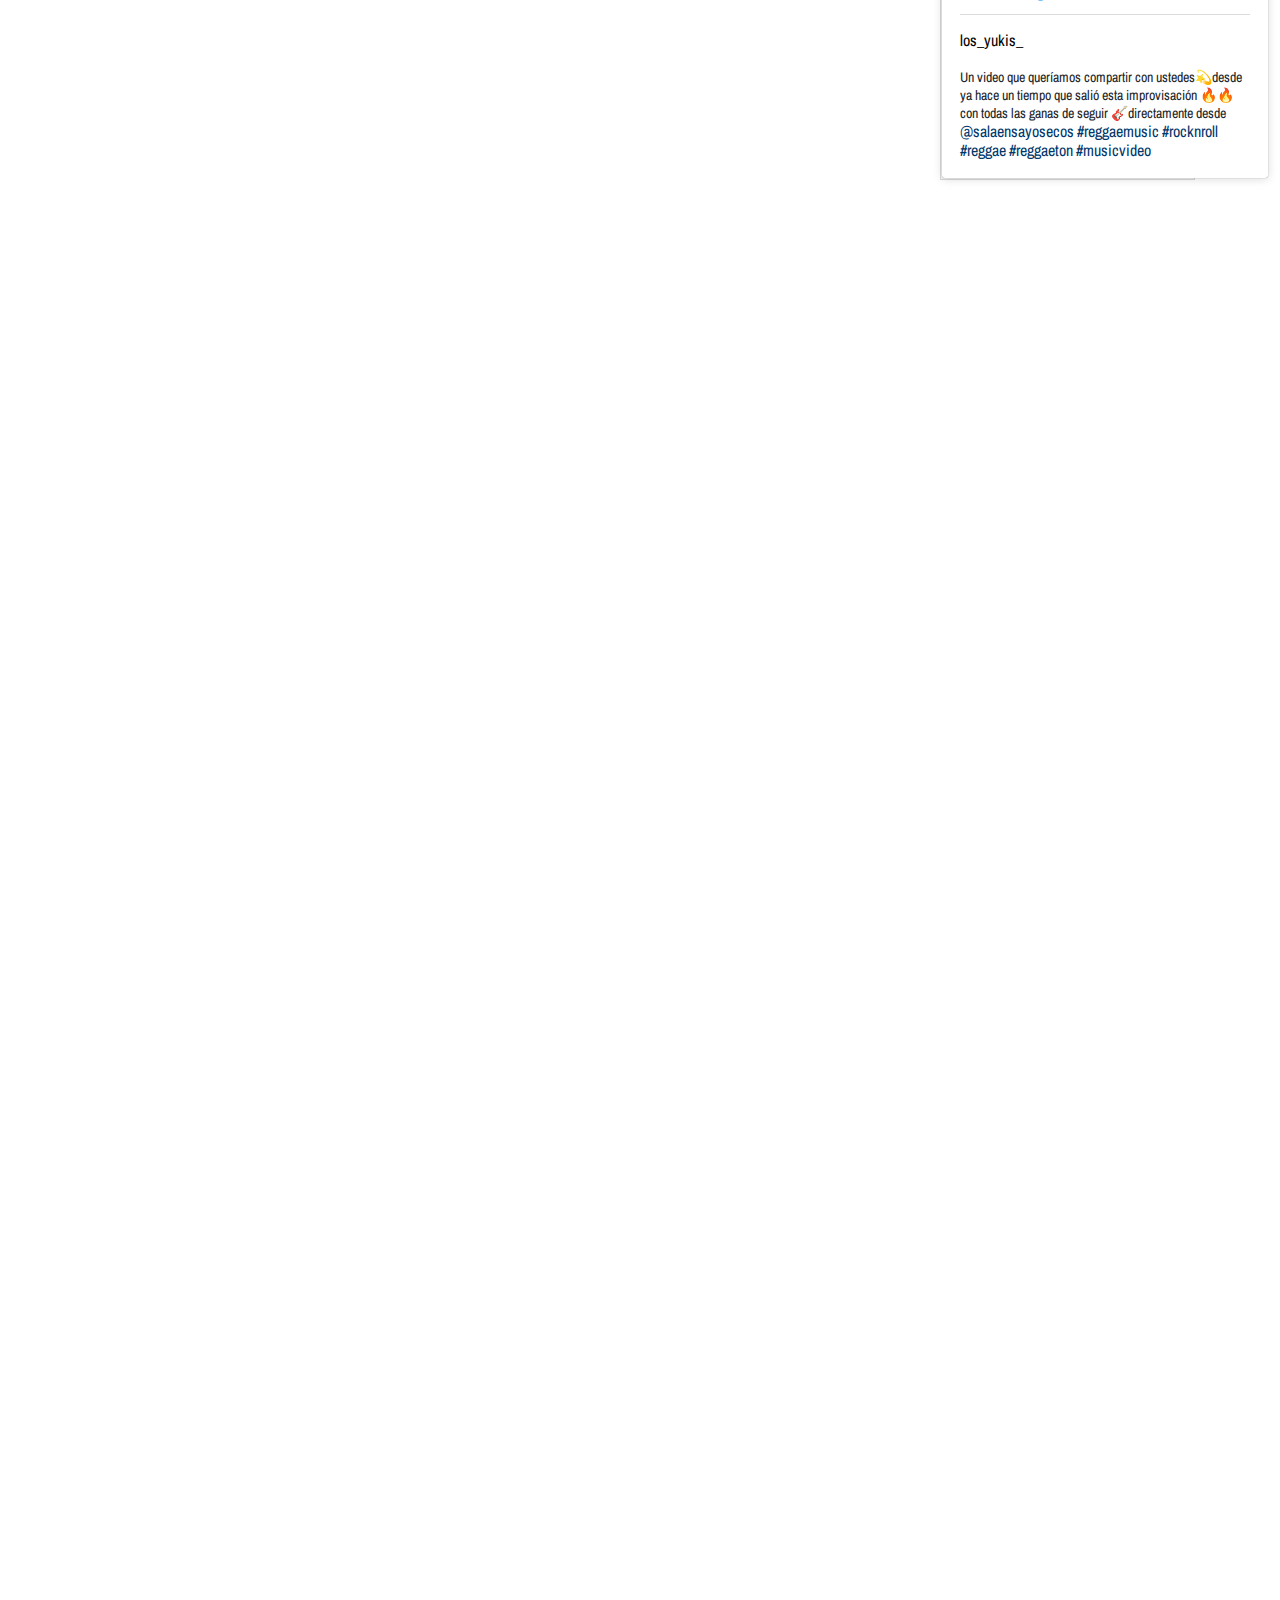
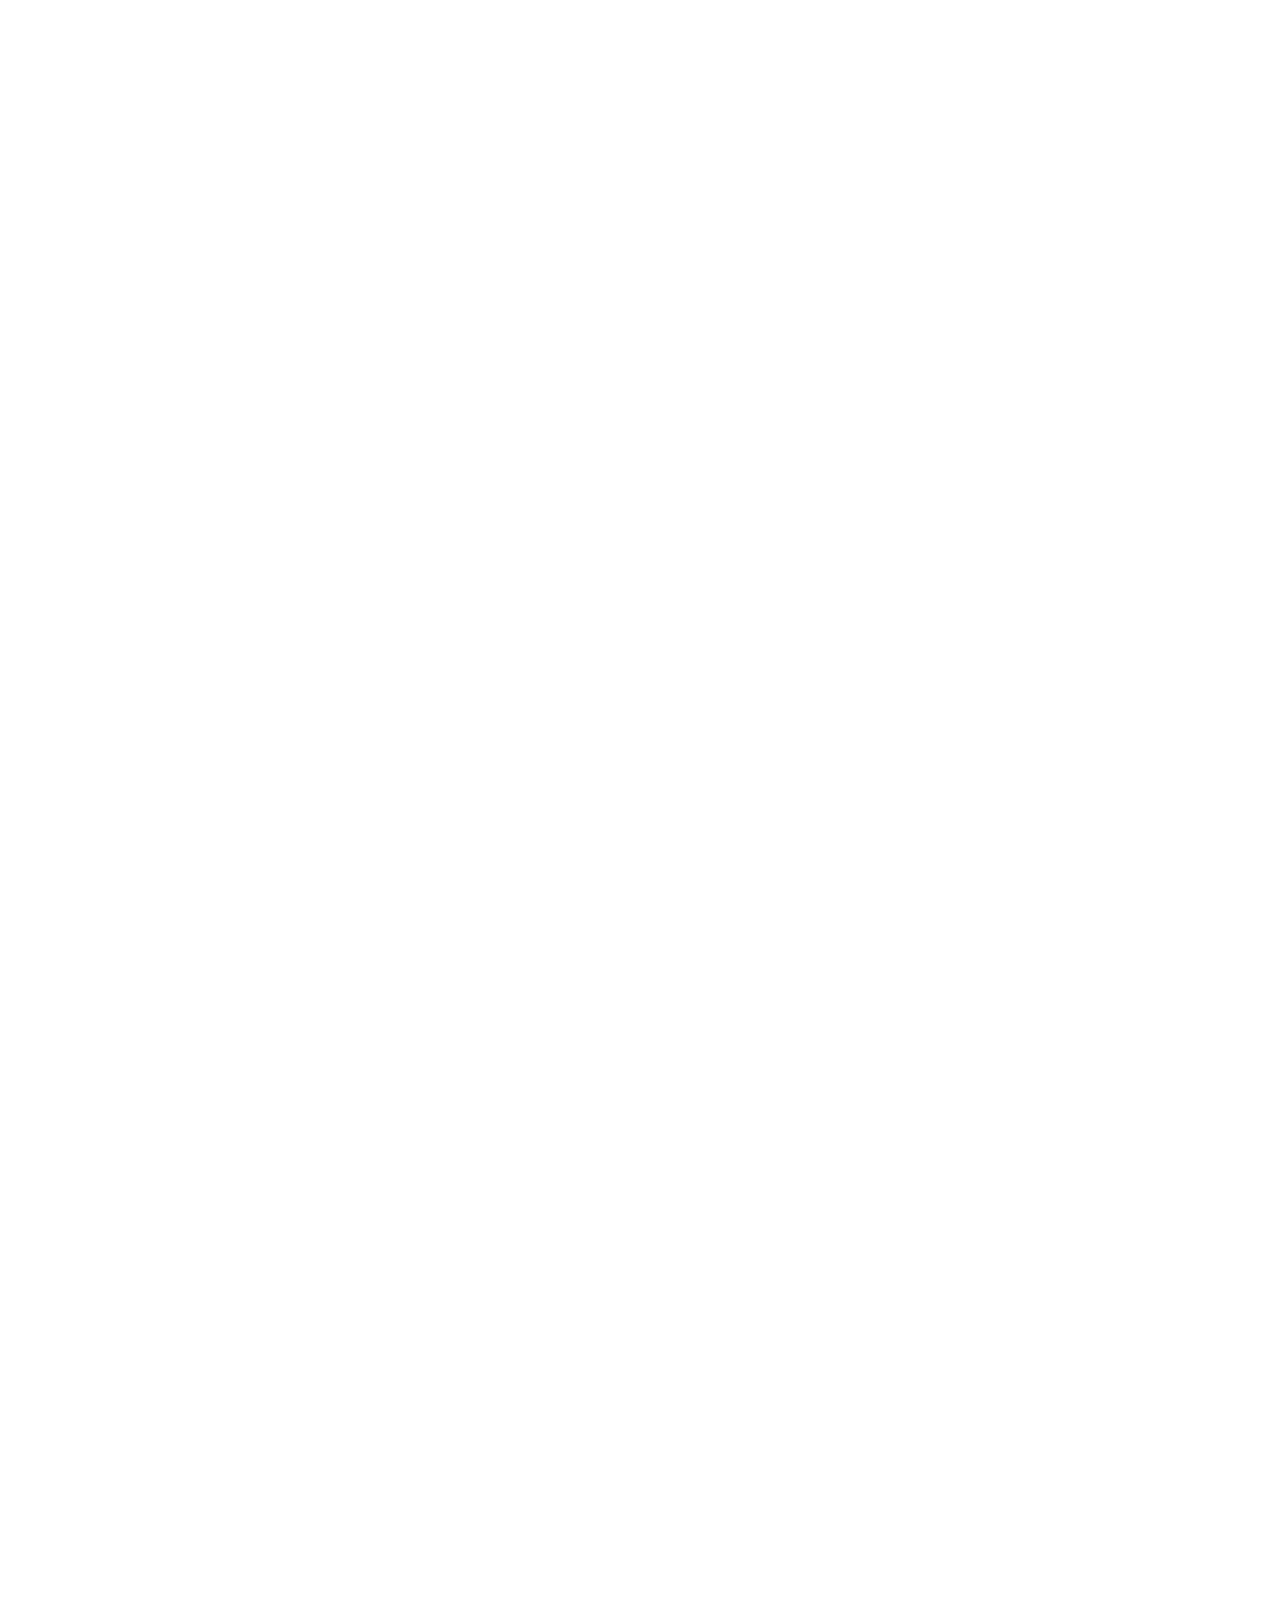
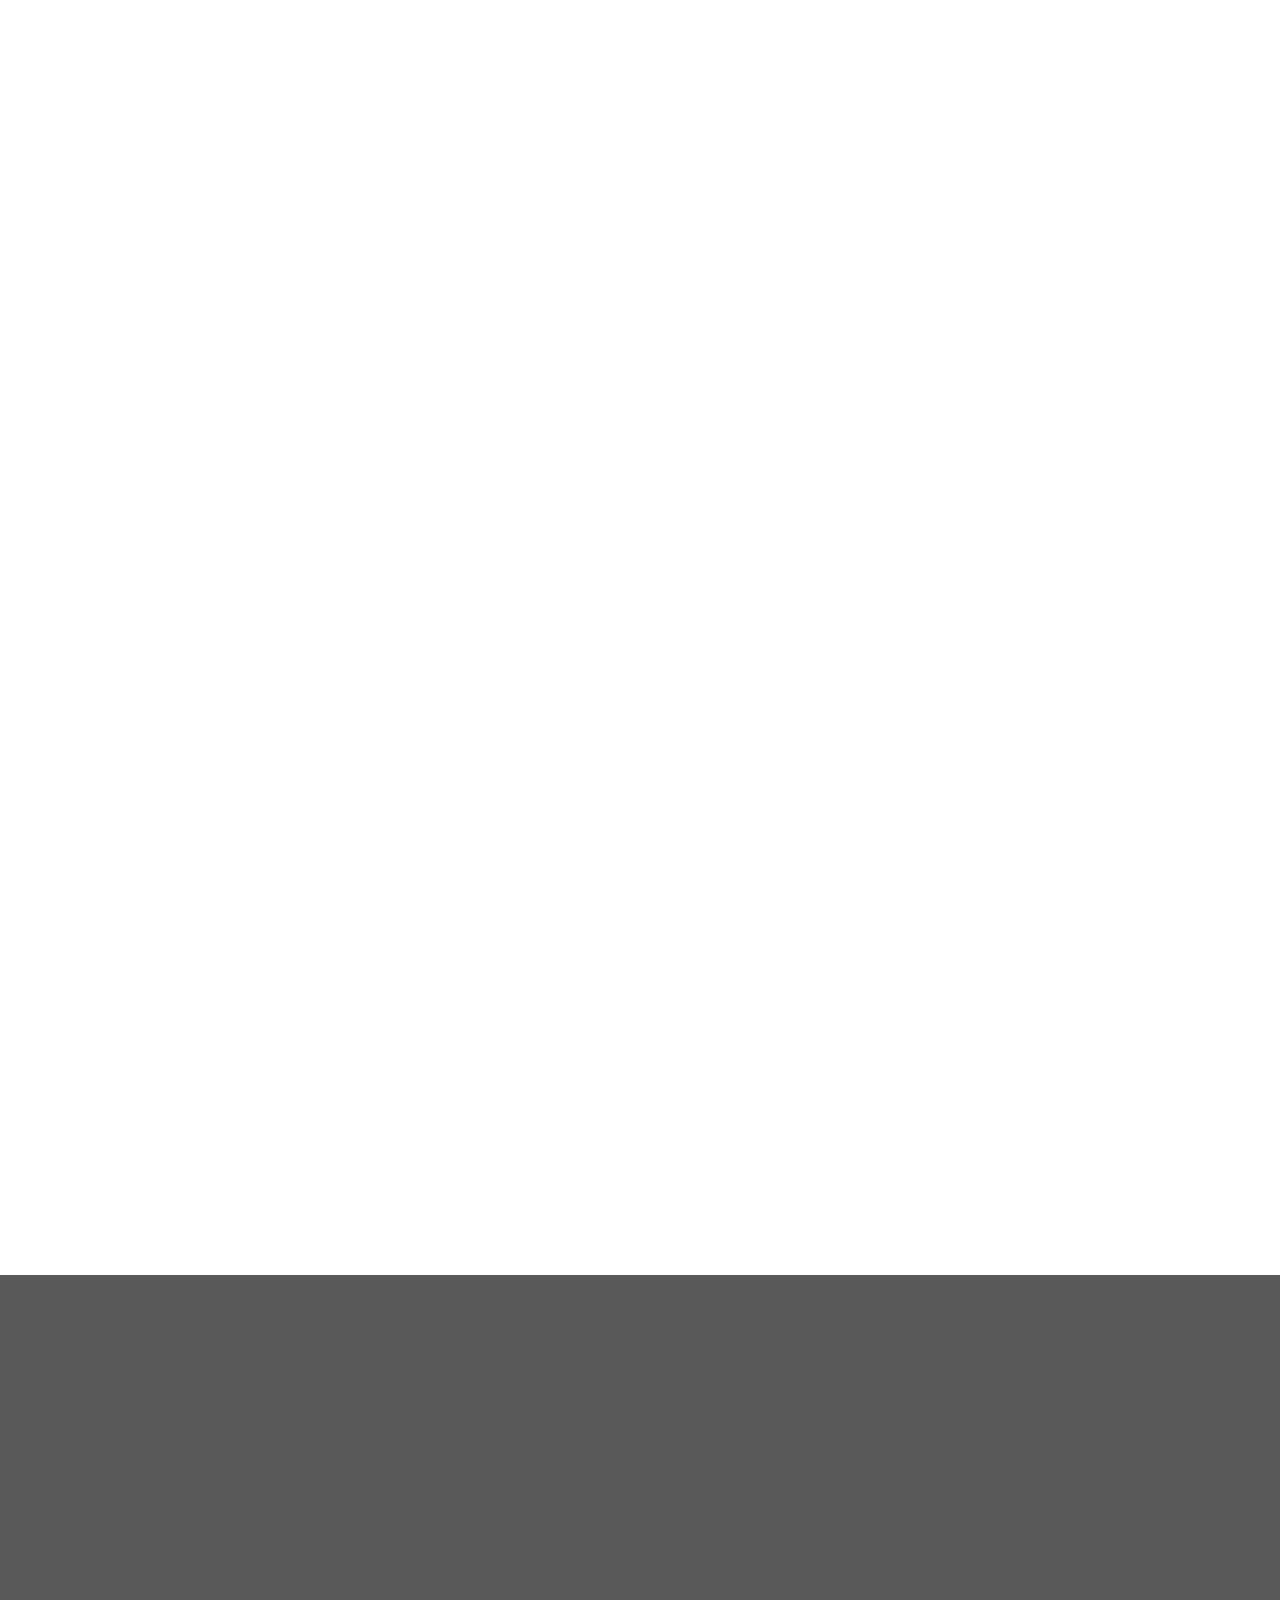
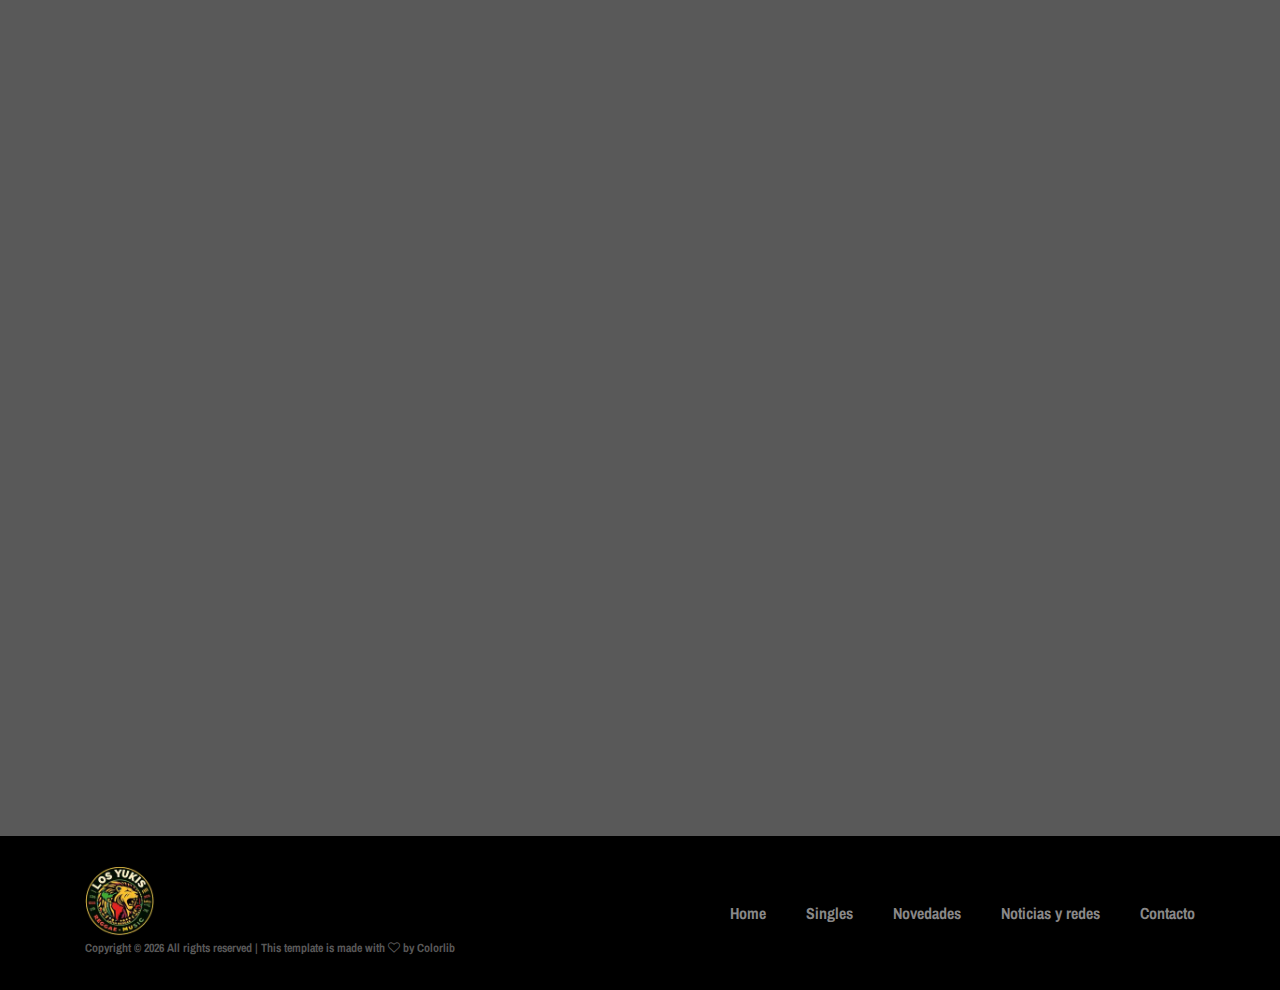
==== commit 18fcca90: "add interview sala ecos" ====
--- a/index.html
+++ b/index.html
@@ -314,6 +314,38 @@
             </div>
             <div class="row">
                 <div class="col-12 col-lg-9">
+                    <!-- Single Post Start -->
+                    <div class="single-blog-post mb-100 wow fadeInUp" data-wow-delay="100ms">
+                        
+                        <!-- Post Thumb -->
+                        <div class="blog-post-thumb mt-30">
+                            <a href="#"
+                                target="_blank">
+                                <img src="img/bg-img/los-yukis-sala-ecos.jpg" alt="" loading="lazy">
+                            </a>
+                            <!-- Post Date -->
+                            <div class="post-date">
+                                <span>18</span>
+                                <span>Diciembre</span>
+                            </div>
+                        </div>
+
+                        <!-- Blog Content -->
+                        <div class="blog-content">
+                            <!-- Post Title -->
+                            <a href="./entrevista_ecos.html"
+                               class="post-title">Entrevista en Sala Ecos</a>
+                            <!-- Post Excerpt -->
+                            <div class="col-12 text-left wow fadeInUp" data-wow-delay="500ms">
+                                <a href="./entrevista_ecos.html"
+                                    class="post-title">
+                                    <button class="btn oneMusic-btn mt-30" type="submit">Ver más
+                                        <i class="fa fa-angle-double-right"></i>
+                                    </button>
+                                </a>
+                            </div>
+                        </div>
+                    </div>
 
                      <!-- Single Post Start -->
                      <div class="single-blog-post mb-100 wow fadeInUp" data-wow-delay="100ms">
